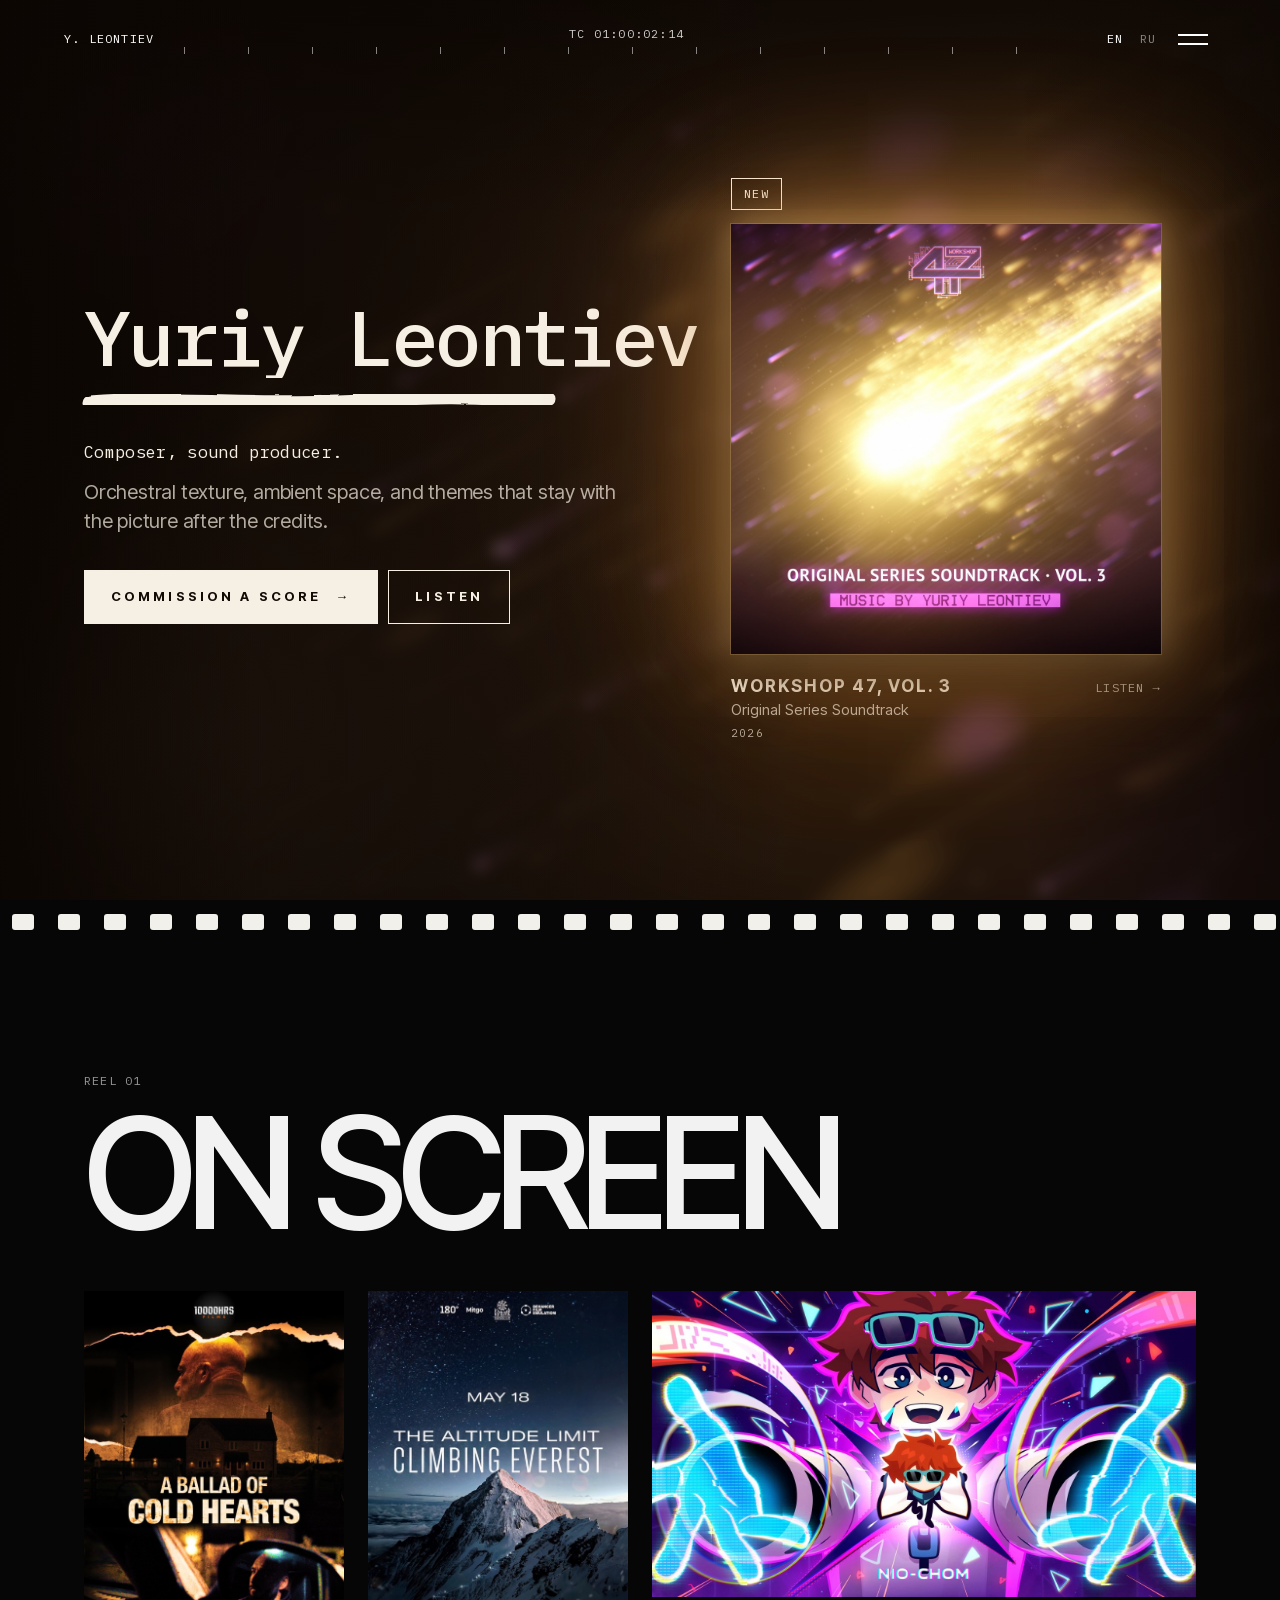
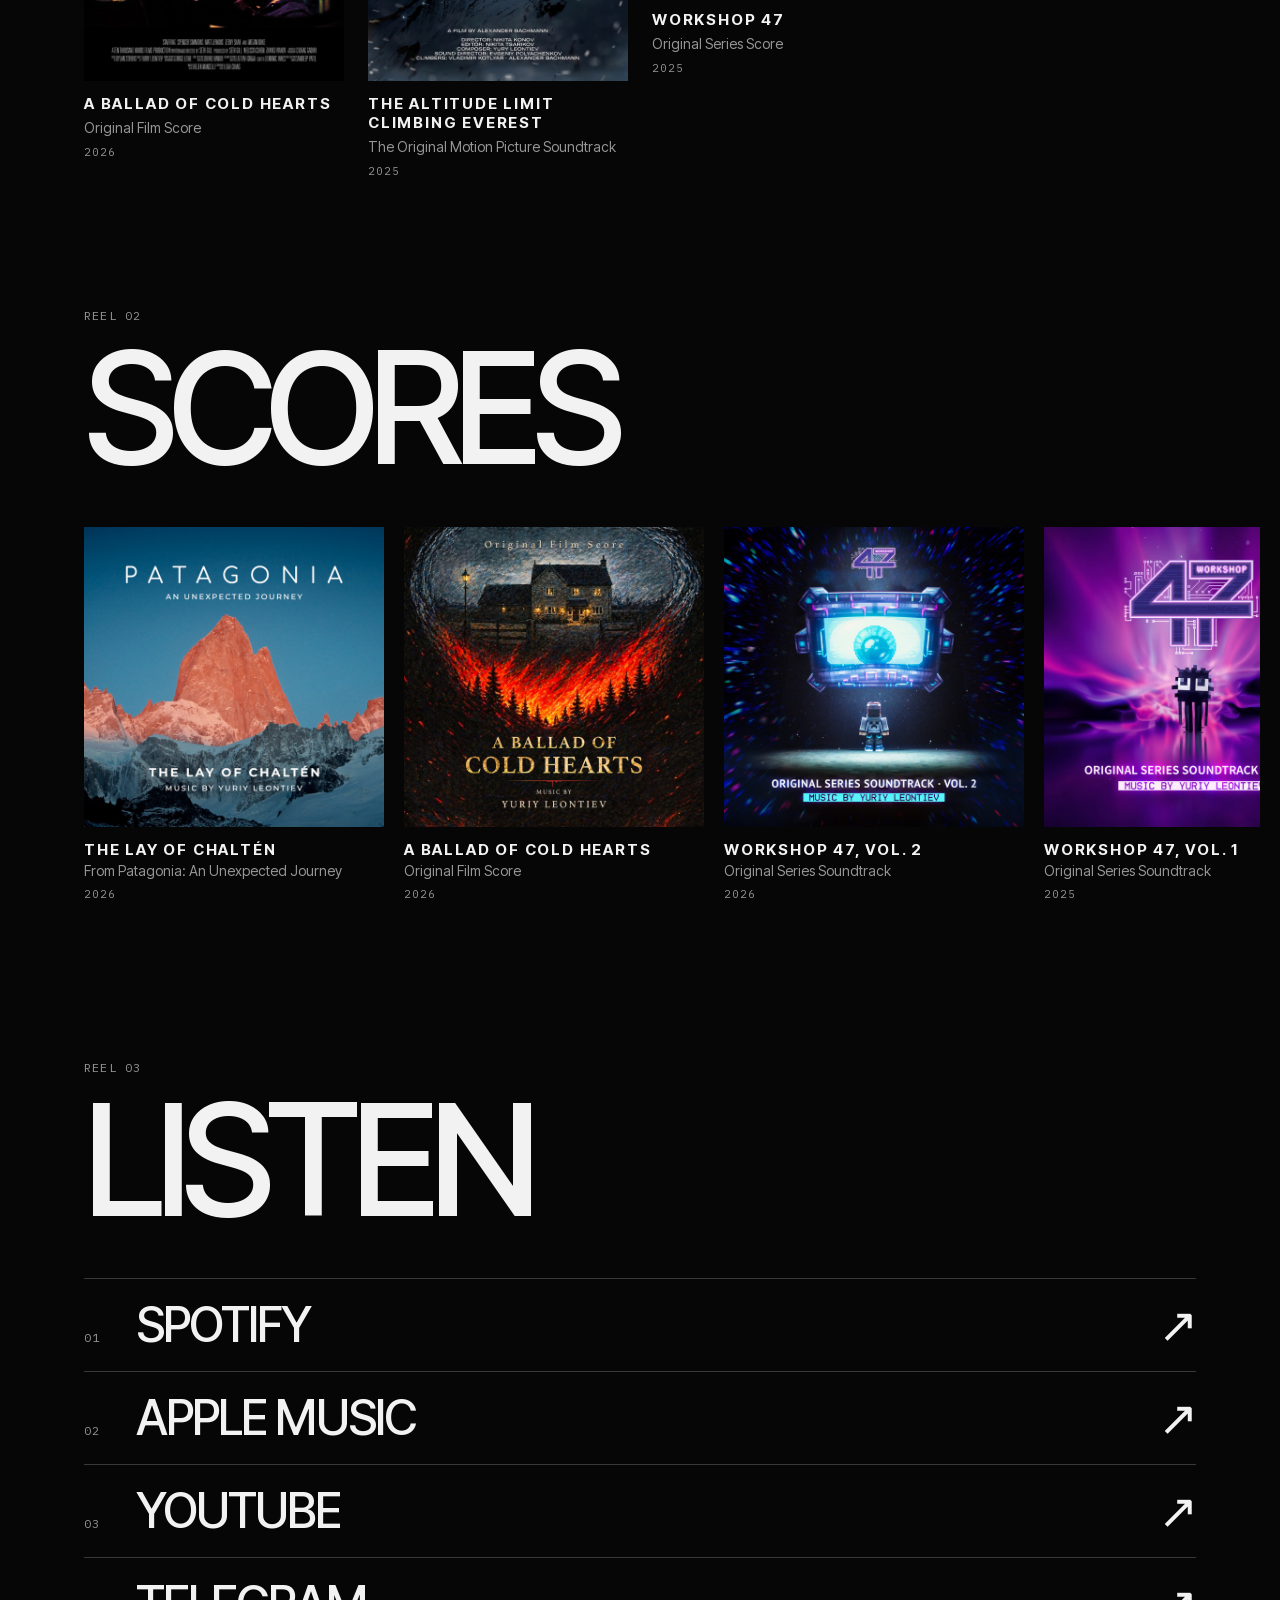
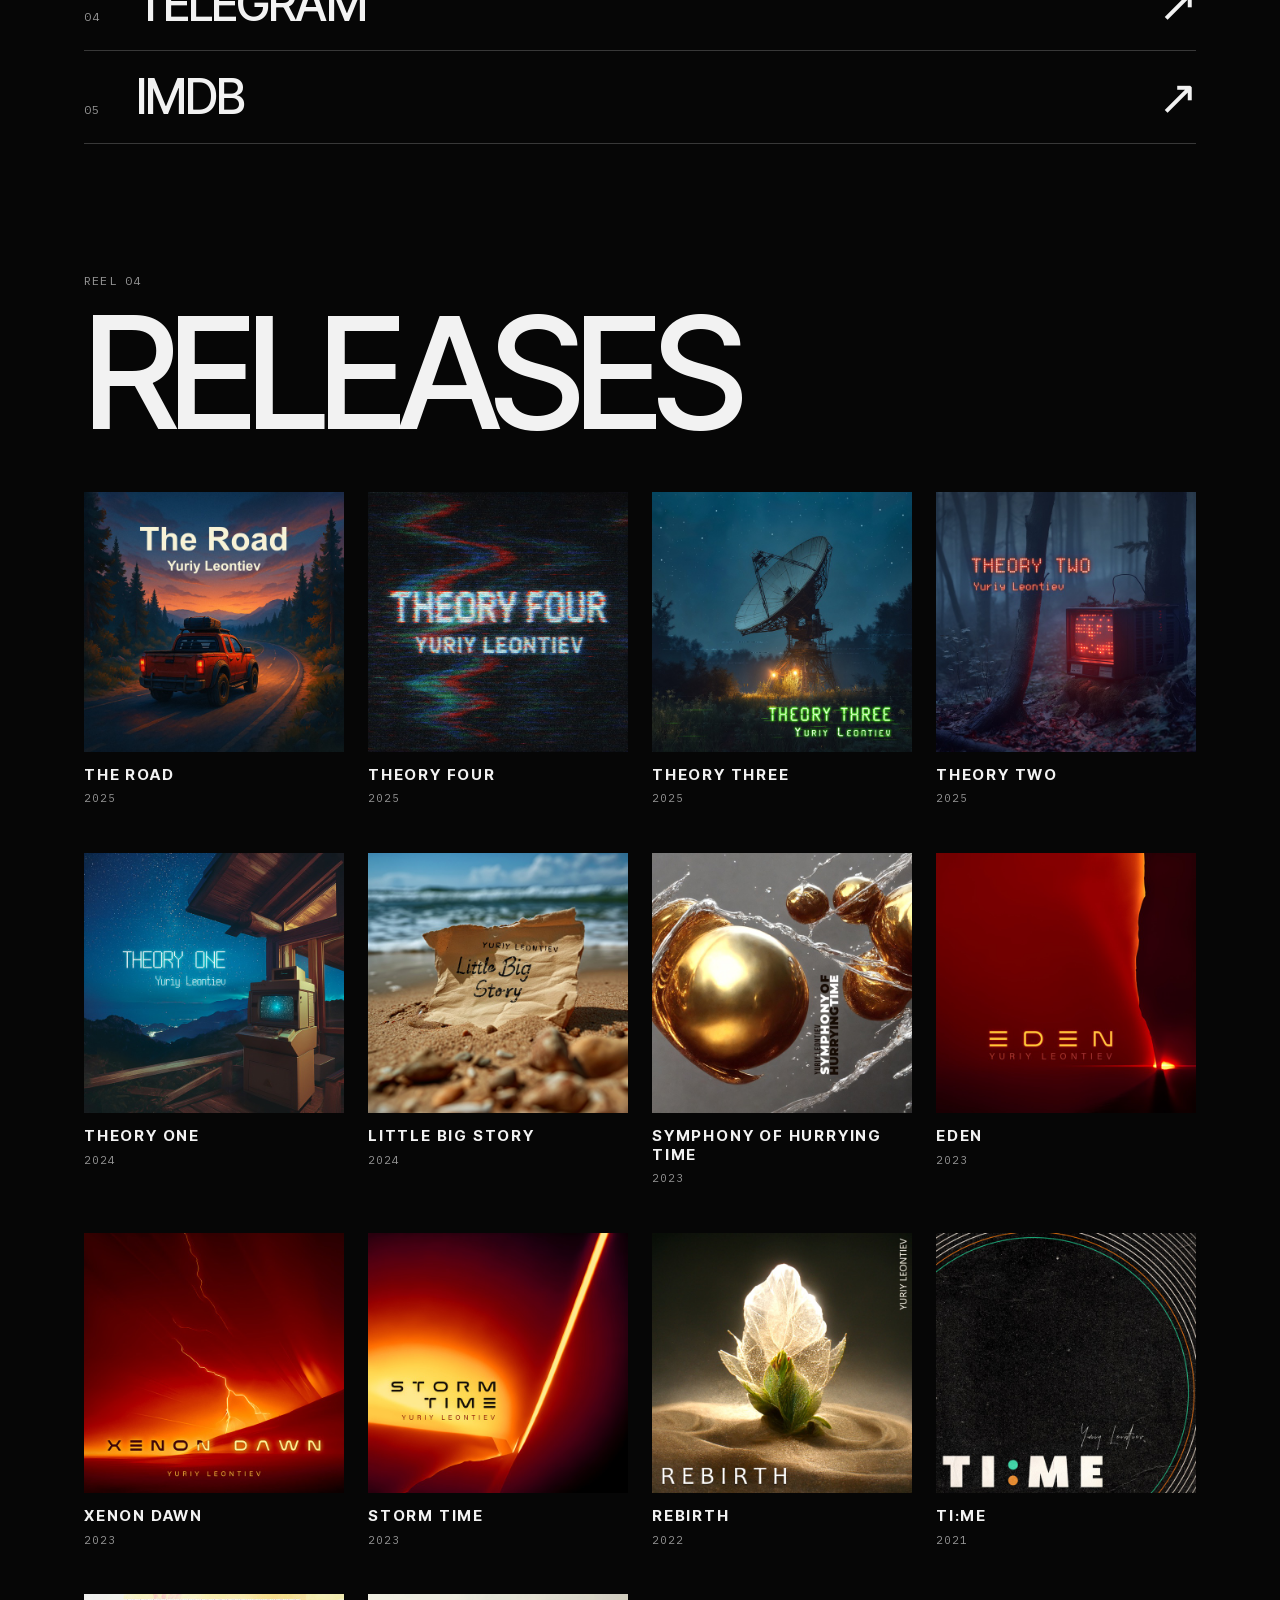
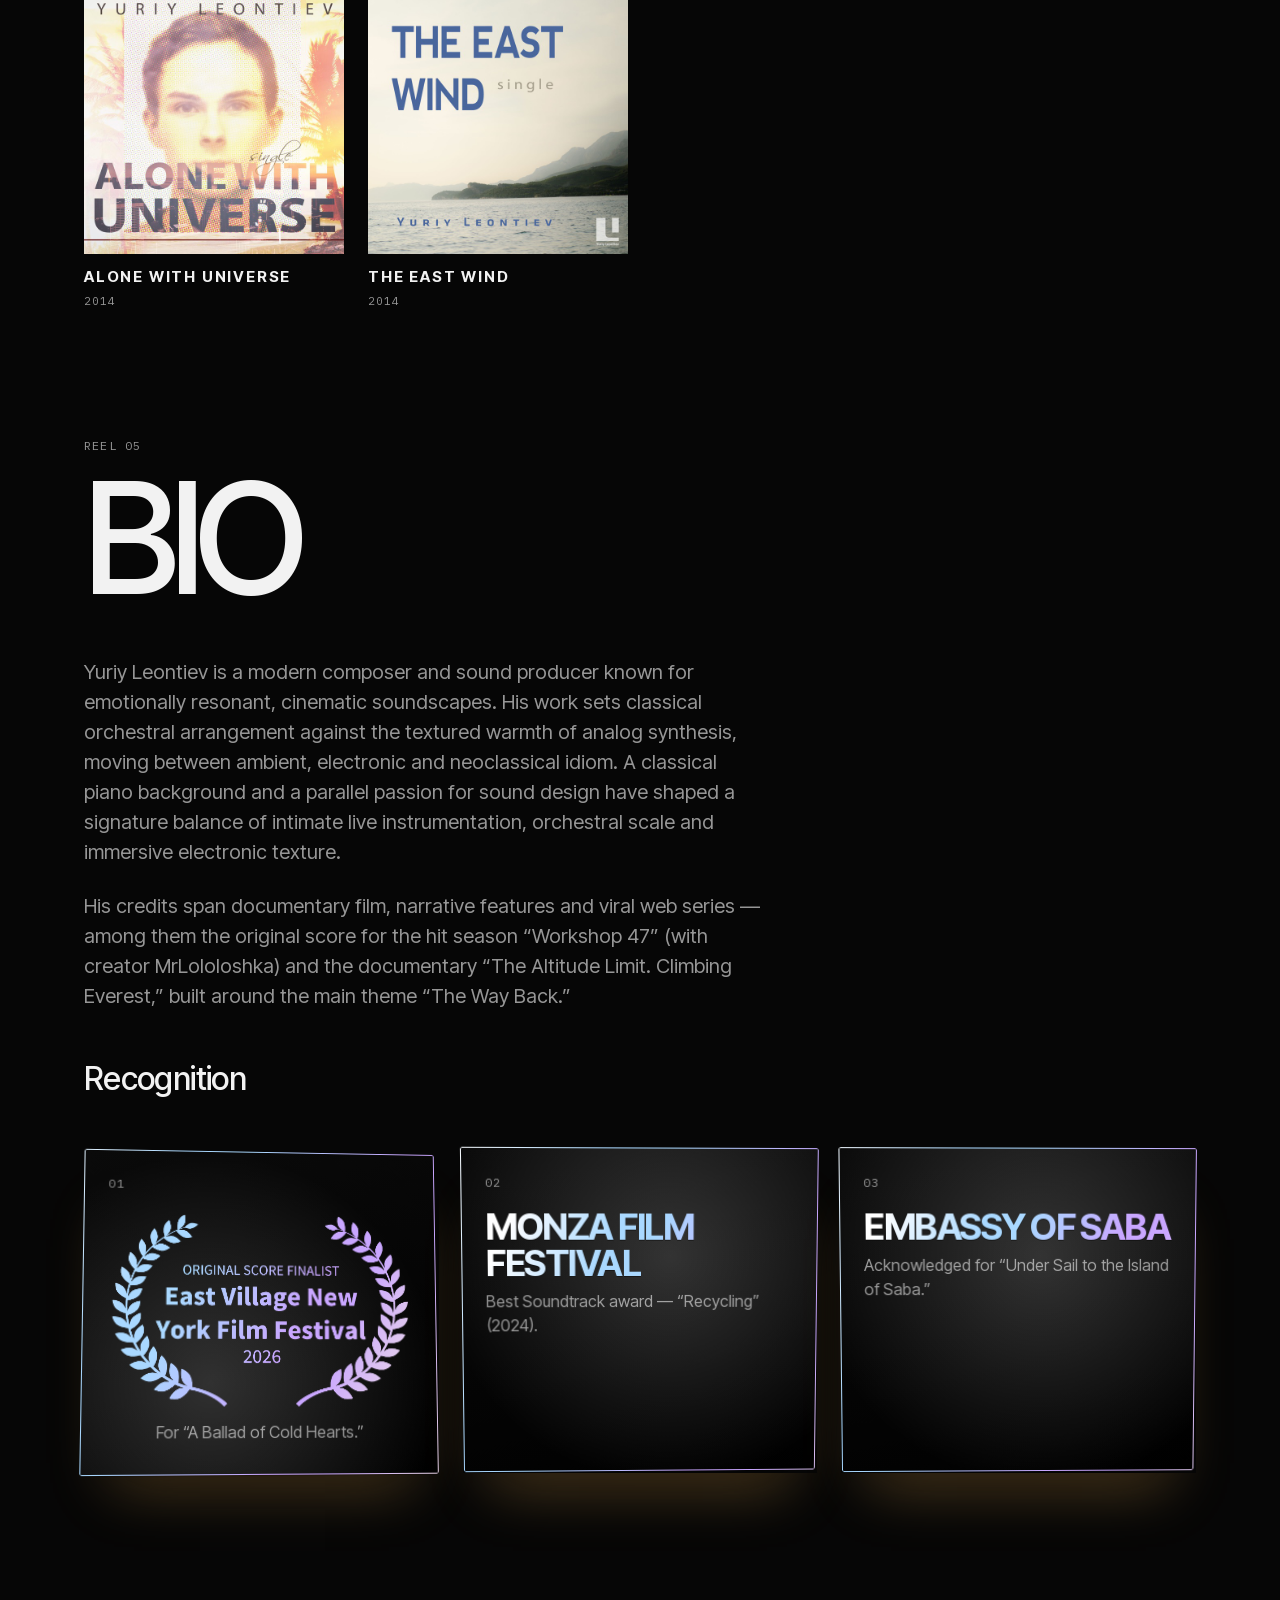
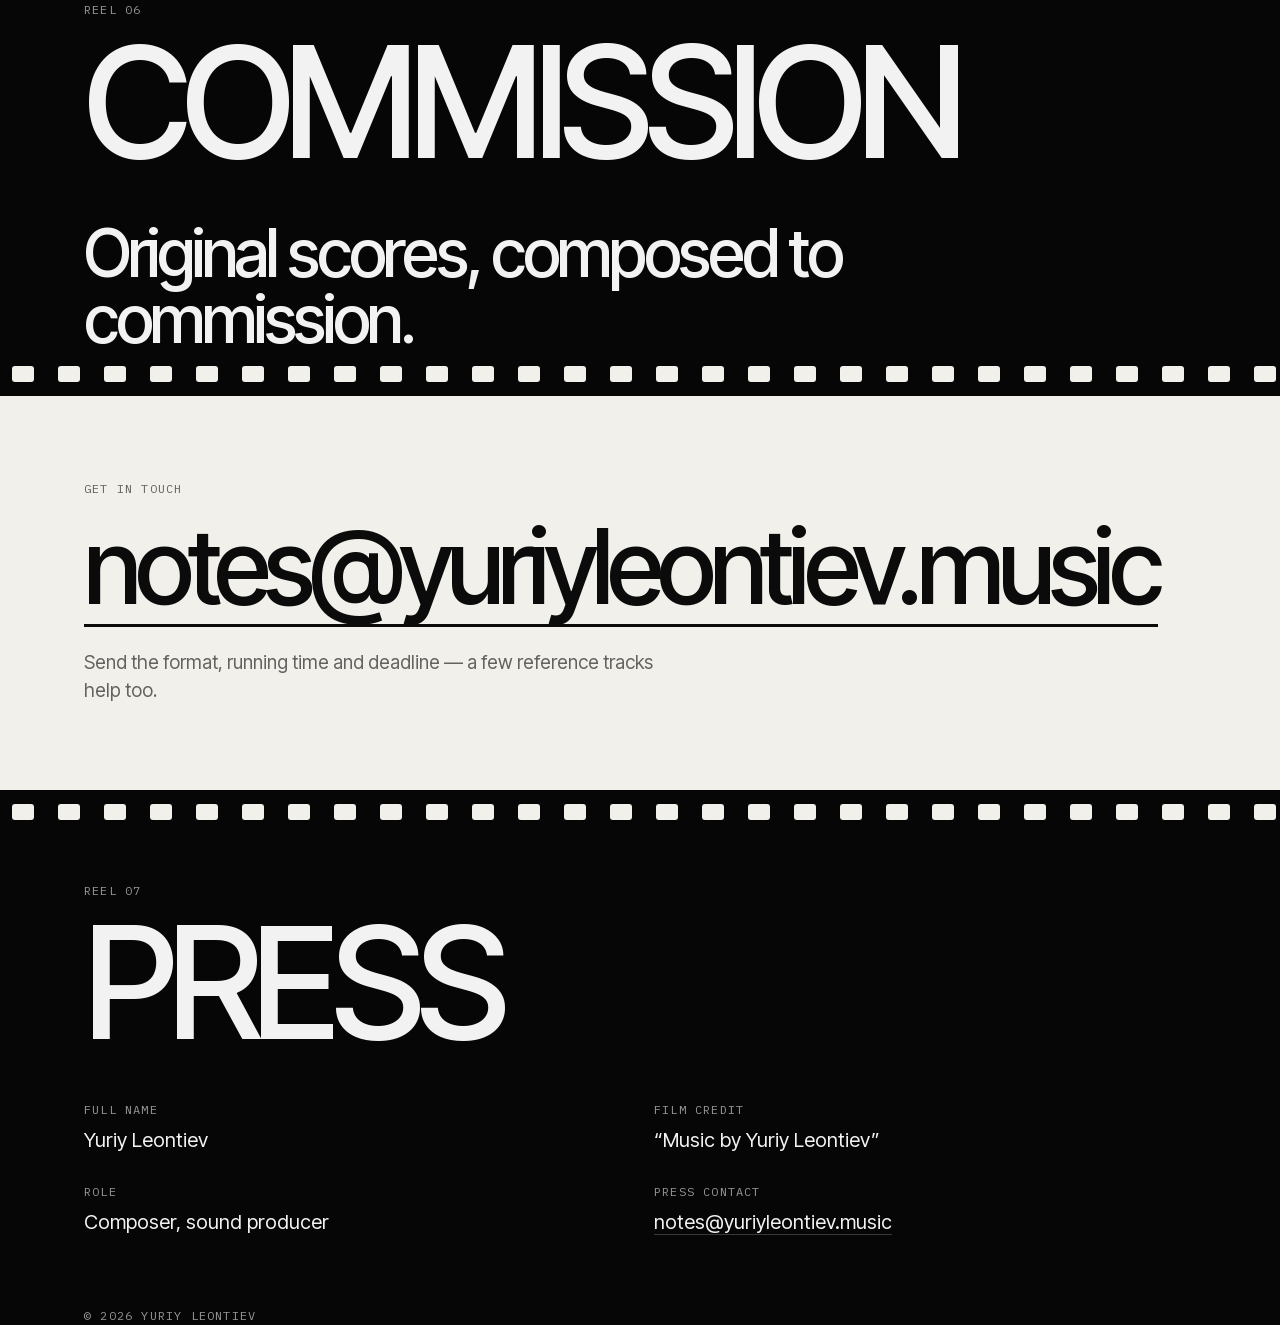
==== index.html @ 33bbd381 "Hero: Vol. 3 on Spotify and YouTube Music too Co-Authored-By: Claude Opus 5.5 <noreply@anthropic.com" ====
<!doctype html>
<html lang="en">
<head>
<meta charset="utf-8">
<meta name="viewport" content="width=device-width, initial-scale=1, viewport-fit=cover">
<title>Yuriy Leontiev — Composer for Film</title>
<meta name="description" content="Yuriy Leontiev is a composer writing original cinematic and ambient music for film, on commission.">
<meta property="og:title" content="Yuriy Leontiev — Composer for Film">
<meta property="og:description" content="Original cinematic and ambient music for film, on commission.">
<meta property="og:type" content="website">
<meta name="theme-color" content="#f2f0ea">
<link rel="preload" href="fonts/inter-tight-300-800-latin.woff2" as="font" type="font/woff2" crossorigin>
<link rel="preload" href="fonts/ibm-plex-mono-500-latin.woff2" as="font" type="font/woff2" crossorigin>
<link rel="stylesheet" href="fonts.css">
<style>
  :root {
    --paper: #f2f0ea;
    --black: #060606;
    --ink: #0b0b0b;
    --ink-2: rgba(11, 11, 11, .62);
    --white: rgba(255, 255, 255, .95);
    --dim: rgba(255, 255, 255, .58);
    --hair: rgba(255, 255, 255, .2);
    --sans: "Inter Tight", "Helvetica Neue", Arial, sans-serif;
    --mono: "IBM Plex Mono", ui-monospace, "SF Mono", Menlo, monospace;
    --pad: clamp(20px, 5vw, 64px);
    --max: 1240px;
  }
  @property --px { syntax: '<percentage>'; inherits: true; initial-value: 30%; }
  @property --py { syntax: '<percentage>'; inherits: true; initial-value: 20%; }
  @property --rx { syntax: '<angle>'; inherits: true; initial-value: 0deg; }
  @property --ry { syntax: '<angle>'; inherits: true; initial-value: 0deg; }
  /* --gx/--gy — блик от «лампы в комнате»: зеркально противоположен курсору, а не сидит на нём (см. .card-face::after) */
  @property --gx { syntax: '<percentage>'; inherits: true; initial-value: 30%; }
  @property --gy { syntax: '<percentage>'; inherits: true; initial-value: 20%; }
  * { box-sizing: border-box; margin: 0; padding: 0; }
  html { color-scheme: dark; -webkit-text-size-adjust: 100%; }
  body { background: var(--black); color: var(--white); font-family: var(--sans); font-size: 17px; line-height: 1.5; -webkit-font-smoothing: antialiased; overflow-x: hidden; }
  a { color: inherit; text-decoration: none; -webkit-tap-highlight-color: transparent; }
  button { font: inherit; color: inherit; background: none; border: 0; cursor: pointer; }
  .wrap { max-width: var(--max); margin: 0 auto; padding: 0 var(--pad); }
  .mono { font-family: var(--mono); font-size: 12px; letter-spacing: .1em; text-transform: uppercase; }
  [hidden] { display: none !important; }

  /* ---------- fixed bar: светлый текст; на чёрных секциях — ещё и подложка ---------- */
  .bar { position: fixed; z-index: 40; top: 0; left: 0; right: 0; display: flex; justify-content: space-between; align-items: center; gap: 28px; padding: max(16px, env(safe-area-inset-top)) var(--pad) 0; color: #fff; pointer-events: none; transition: color .25s, background .3s; }
  .bar.dark { color: #fff; background: rgba(6, 6, 6, .82); -webkit-backdrop-filter: blur(10px); backdrop-filter: blur(10px); }
  .bar > * { pointer-events: auto; }
  .bar .brand { flex: none; font-family: var(--mono); font-size: 12px; letter-spacing: .1em; text-transform: uppercase; }
  .bar .tc-wrap { display: none; }
  .bar .tc { flex: none; font-family: var(--mono); font-size: 12px; letter-spacing: .1em; opacity: .8; white-space: nowrap; }
  /* линейка — отдельной полосой ПОД счётчиком, не под текстом: не наезжает, шва тоже нет — полоса одна на всю ширину.
     Деления — настоящие DOM-элементы, а не анимированный repeating-gradient: у градиента с жёсткими границами
     браузер иногда чуть пересчитывает субпиксельное положение тайлов при пересечении границы паттерна (дрожание
     соседней чёрточки в момент появления новой). transform на статичных элементах этого не делает. */
  .ruler { position: relative; width: 100%; height: 7px; overflow: hidden; pointer-events: none; opacity: .5; }
  .ruler-ticks { position: absolute; top: 0; bottom: 0; left: 0; will-change: transform; }
  .ruler-ticks i { position: absolute; top: 0; bottom: 0; width: 1px; background: currentColor; }
  .bar .right { flex: none; display: flex; align-items: center; gap: 6px; }
  .lang { display: flex; }
  .lang button { padding: 10px 8px; font-family: var(--mono); font-size: 12px; letter-spacing: .1em; opacity: .5; }
  .lang button[aria-pressed="true"] { opacity: 1; }
  .burger { width: 46px; height: 46px; display: grid; place-content: center; gap: 7px; }
  .burger i { display: block; width: 30px; height: 2px; background: currentColor; }
  @media (min-width: 720px) { .bar .tc-wrap { display: flex; flex-direction: column; align-items: center; gap: 4px; flex: 1 1 auto; min-width: 0; } }

  /* ---------- menu: узкая панель у правого края, а не во весь экран ---------- */
  #page { transition: filter .45s ease; }
  body.menu-open #page { filter: blur(10px) brightness(.7); pointer-events: none; }
  /* скрим — прозрачный слой поверх размытой части: клик по нему закрывает меню */
  .scrim { position: fixed; inset: 0; z-index: 55; background: transparent; border: 0; padding: 0; opacity: 0; pointer-events: none; }
  body.menu-open .scrim { pointer-events: auto; }
  .menu {
    position: fixed; top: 0; right: 0; bottom: 0; z-index: 60;
    width: clamp(320px, 34vw, 480px);
    background: var(--black); padding: max(16px, env(safe-area-inset-top)) clamp(24px, 3vw, 40px) 40px;
    display: flex; flex-direction: column;
    transform: translateX(100%); pointer-events: none;
    transition: transform .45s cubic-bezier(.22,.8,.24,1), box-shadow .45s ease;
    box-shadow: -40px 0 80px -30px rgba(0,0,0,0); /* в закрытом виде тени нет — иначе её размытие видно у правого края даже когда меню задвинуто */
    overflow-y: auto; -webkit-overflow-scrolling: touch;
  }
  .menu.open { transform: translateX(0); pointer-events: auto; box-shadow: -40px 0 80px -30px rgba(0,0,0,.6); }
  .menu .top { display: flex; justify-content: flex-end; align-items: center; }
  .menu nav { margin: auto 0; display: grid; gap: 2px; }
  .menu nav a {
    font-size: clamp(26px, 4.6vw, 42px); font-weight: 500; letter-spacing: -.03em; line-height: 1.15;
    text-transform: uppercase; padding: 6px 0 6px 0; transition: opacity .2s, padding .3s cubic-bezier(.2,.7,.2,1);
    opacity: 0;
  }
  /* строки появляются по очереди, только пока панель открыта — только opacity, чтобы не конфликтовать с hover ниже */
  .menu.open nav a { animation: menu-row .5s cubic-bezier(.22,.8,.24,1) forwards; }
  .menu.open nav a:nth-of-type(1) { animation-delay: .08s; }
  .menu.open nav a:nth-of-type(2) { animation-delay: .13s; }
  .menu.open nav a:nth-of-type(3) { animation-delay: .18s; }
  .menu.open nav a:nth-of-type(4) { animation-delay: .23s; }
  .menu.open nav a:nth-of-type(5) { animation-delay: .28s; }
  .menu.open nav a:nth-of-type(6) { animation-delay: .33s; }
  .menu.open nav a:nth-of-type(7) { animation-delay: .38s; }
  @keyframes menu-row { to { opacity: 1; } }
  /* тот же приём, что и в «Слушать» — сдвиг padding-left, а не transform */
  .menu nav a:hover { padding-left: 16px; }
  .menu .x { font-size: 40px; line-height: 1; width: 46px; height: 46px; }
  .menu .foot { color: var(--dim); }

  /* ---------- hero: тёмный янтарь и живые искры (sparks.js), светлые чернила ---------- */
  /* --paper/--ink переопределены только внутри hero — кнопки, подчёркивание, курсор и рамки светлеют сами */
  .hero { --paper: #120a05; --ink: #f6efe3; --ink-2: rgba(246, 239, 227, .7);
    position: relative; isolation: isolate; overflow: hidden; background: var(--paper); color: var(--ink); min-height: 100svh; display: flex; align-items: center; padding: 110px 0 90px; }
  /* фон в расфокусе, как в рилсе: фокус на обложке. scale прячет тёмную кромку размытия за краем */
  .sparks { position: absolute; inset: 0; z-index: 0; width: 100%; height: 100%; display: block; filter: blur(7px) brightness(1.15) saturate(1.05); transform: scale(1.04); }
  /* туман: тёплая дымка поверх искр — гасит яркие штрихи и чуть поднимает чёрный, фон уходит вглубь.
     Первые три слоя — виньетка с трёх сторон (сверху, слева, справа): у краёв искры тусклее; низ открыт к плёнке */
  .hero::before { content: ""; position: absolute; inset: 0; z-index: 1; pointer-events: none;
    background:
      linear-gradient(180deg, rgba(14, 8, 4, .85) 0%, rgba(14, 8, 4, 0) clamp(140px, 24%, 260px)),
      linear-gradient(90deg, rgba(14, 8, 4, .8) 0%, rgba(14, 8, 4, 0) clamp(60px, 20%, 300px)),
      linear-gradient(270deg, rgba(14, 8, 4, .8) 0%, rgba(14, 8, 4, 0) clamp(60px, 20%, 300px)),
      radial-gradient(ellipse 65% 55% at 72% 38%, rgba(78, 58, 48, .34), rgba(78, 58, 48, 0) 70%),
      radial-gradient(ellipse 70% 60% at 18% 82%, rgba(64, 48, 42, .3), rgba(64, 48, 42, 0) 70%),
      rgba(30, 20, 14, .42); }
  /* затемнение под текстом, чтобы искры его не перебивали */
  .hero::after { content: ""; position: absolute; inset: 0; z-index: 1; pointer-events: none;
    background: linear-gradient(180deg, rgba(10, 5, 2, .62) 0%, rgba(10, 5, 2, .3) 48%, rgba(10, 5, 2, 0) 62%); }
  @media (min-width: 900px) { .hero::after { background: linear-gradient(90deg, rgba(10, 5, 2, .7) 0%, rgba(10, 5, 2, .35) 42%, rgba(10, 5, 2, 0) 62%); } }
  .hero .wrap { position: relative; z-index: 2; width: 100%; display: grid; gap: 44px; align-items: center; }
  h1 { font-family: var(--mono); font-weight: 500; font-size: clamp(30px, 8.4vw, 78px); letter-spacing: -.04em; line-height: 1.05; white-space: nowrap; overflow: hidden; width: 0; border-right: .09em solid var(--ink); animation: typing 1.3s steps(14, end) .35s forwards, caret .8s step-end infinite; }
  @keyframes typing { to { width: 14.4ch; } }
  @keyframes caret { 50% { border-color: transparent; } }
  .stroke { display: block; width: min(100%, 470px); height: 26px; margin-top: 10px; overflow: visible; }
  .stroke path { fill: none; stroke: var(--ink); stroke-width: 15; stroke-linecap: round; stroke-dasharray: 520; stroke-dashoffset: 520; animation: draw .9s cubic-bezier(.3,.6,.2,1) 1.5s forwards; }
  @keyframes draw { to { stroke-dashoffset: 0; } }
  .role { margin-top: 26px; font-family: var(--mono); font-size: clamp(14px, 1.7vw, 17px); letter-spacing: .02em; }
  .lead { margin-top: 12px; max-width: 30em; color: var(--ink-2); font-size: clamp(17px, 2vw, 20px); line-height: 1.45; letter-spacing: -.01em; }
  .cta { margin-top: 34px; display: flex; flex-wrap: wrap; gap: 10px; }
  .btn { display: inline-flex; align-items: center; gap: 14px; min-height: 54px; padding: 0 26px; border: 1px solid currentColor; font-size: 13px; font-weight: 700; letter-spacing: .24em; text-transform: uppercase; transition: background .2s, color .2s, transform .25s; }
  .btn.solid { background: var(--ink); color: var(--paper); border-color: var(--ink); }
  .btn:hover { transform: translateY(-2px); }
  .hero .btn:not(.solid):hover { background: var(--ink); color: var(--paper); }
  .rise { opacity: 0; animation: rise .9s cubic-bezier(.2,.7,.2,1) forwards; }
  .r1 { animation-delay: 1.5s; } .r2 { animation-delay: 1.75s; } .r3 { animation-delay: 2s; }
  @keyframes rise { from { opacity: 0; transform: translateY(14px); } to { opacity: 1; transform: none; } }

  /* обложка релиза: ровно, со статичным тёплым свечением, как в рилсе */
  .pin { width: min(86%, 460px); margin: 0 auto; }
  .new-tag { display: inline-block; margin-bottom: 14px; border: 1px solid var(--ink); padding: 6px 12px; }
  .feat { display: block; width: 100%; aspect-ratio: 1; padding: 0; background: #1a0f07; animation: pinIn 1s cubic-bezier(.2,.7,.2,1) .9s both;
    box-shadow: 0 0 0 1px rgba(255, 214, 150, .18), 0 18px 50px rgba(0, 0, 0, .55), 0 0 32px rgba(255, 205, 130, .5), 0 0 90px rgba(255, 176, 80, .5), 0 0 180px rgba(255, 150, 60, .32); }
  .feat img { display: block; width: 100%; height: 100%; object-fit: cover; }
  .pin-cap { margin-top: 22px; width: 100%; display: flex; justify-content: space-between; align-items: baseline; gap: 14px; text-align: left; }
  .pc-t { min-width: 0; }
  .pc-t b { display: block; font-size: 17px; font-weight: 700; letter-spacing: .12em; text-transform: uppercase; line-height: 1.25; }
  .pc-t .s { display: block; margin-top: 3px; font-size: 15px; color: var(--ink-2); line-height: 1.3; }
  .pc-t .y { display: block; margin-top: 6px; color: var(--ink-2); font-family: var(--mono); font-size: 11px; letter-spacing: .1em; }
  .pin-cap .mono { color: var(--ink-2); white-space: nowrap; }
  button.pin-cap:hover .mono { color: var(--ink); }
  .cd { margin-top: 22px; display: flex; justify-content: space-between; align-items: flex-start; animation: pinIn 1s cubic-bezier(.2,.7,.2,1) 1.3s both; }
  .cd-u { flex: 1 1 0; display: flex; flex-direction: column; align-items: center; gap: 8px; min-width: 0; }
  .cd-n { display: block; font-family: var(--mono); font-weight: 500; font-size: clamp(30px, 9vw, 50px); line-height: 1; letter-spacing: -.02em; font-variant-numeric: tabular-nums; color: #fff4e2;
    text-shadow: 0 0 12px rgba(255, 205, 130, .55), 0 0 34px rgba(255, 160, 70, .4); }
  .cd-n.tick { animation: cdTick .5s cubic-bezier(.2,.7,.2,1); }
  .cd-l { color: var(--ink-2); font-size: 10px; letter-spacing: .14em; white-space: nowrap; }
  .cd-sep { font-style: normal; font-family: var(--mono); font-size: clamp(22px, 6vw, 34px); line-height: clamp(30px, 9vw, 50px); color: rgba(255, 205, 130, .45); animation: cdBlink 2s steps(1, end) infinite; }
  @keyframes cdTick { from { opacity: .25; translate: 0 -.18em; } to { opacity: 1; translate: 0 0; } }
  @keyframes cdBlink { 50% { opacity: .2; } }
  @keyframes pinIn { from { opacity: 0; translate: 0 26px; } to { opacity: 1; translate: 0 0; } }
  @media (hover: hover) { button.feat { transition: transform .5s cubic-bezier(.2,.7,.2,1); } button.feat:hover { transform: translateY(-6px); } }
  @media (min-width: 900px) { .hero .wrap { grid-template-columns: minmax(0, 1.05fr) minmax(0, .95fr); gap: 60px; } }

  /* ---------- film perforation seam ---------- */
  .perf { height: 44px; background: var(--paper);
    background-image: url("data:image/svg+xml;utf8,<svg xmlns='http://www.w3.org/2000/svg' width='46' height='44'><rect width='46' height='44' fill='%23060606'/><rect x='12' y='14' width='22' height='16' rx='3' fill='%23f2f0ea'/></svg>");
    background-size: 46px 44px; background-repeat: repeat-x; }

  /* ---------- black sections ---------- */
  section.reel { padding-top: clamp(64px, 10vw, 130px); scroll-margin-top: 80px; }
  #films-head, #scores-head, #listen-head, #releases-head, #about-head, #commission-head, #press-head { scroll-margin-top: 78px; }
  .reel-head { margin-bottom: clamp(26px, 5vw, 50px); }
  .reel-head .mono { color: var(--dim); display: block; margin-bottom: 14px; }
  h2 { font-family: var(--sans); font-weight: 500; font-size: clamp(54px, 13vw, 156px); line-height: .88; letter-spacing: -.06em; text-transform: uppercase; }
  .rn { font-weight: inherit; }
  .rule { height: 1px; background: var(--hair); margin: 0; border: 0; }

  /* posters */
  .posters { display: grid; grid-template-columns: repeat(2, 1fr); gap: 34px 18px; }
  @media (min-width: 720px) { .posters { grid-template-columns: repeat(4, 1fr); gap: 46px 24px; } }
  .poster { display: flex; flex-direction: column; align-self: start; }
  .poster .img { display: block; aspect-ratio: 2 / 3; background: #111; overflow: hidden; }
  .poster .img img { display: block; width: 100%; height: 100%; object-fit: cover; transition: transform .7s cubic-bezier(.2,.7,.2,1); }
  @media (hover: hover) { a.poster:hover .img img { transform: scale(1.05); } }
  .poster .t { display: block; margin-top: 14px; font-size: 15px; font-weight: 700; letter-spacing: .12em; text-transform: uppercase; line-height: 1.25; }
  .poster .s { display: block; margin-top: 3px; font-size: 14px; color: var(--dim); }
  .poster .y { display: block; margin-top: 6px; color: var(--dim); font-family: var(--mono); font-size: 11px; letter-spacing: .1em; }
  .poster .img.contain { background: #141414; display: flex; align-items: center; justify-content: center; }
  .poster .img.contain img { width: 72%; height: 72%; object-fit: contain; }
  /* горизонтальная обложка вместо портретной — под пропорции реального кадра, и в две колонки, чтобы смотрелась крупно */
  .poster.wide { grid-column: span 2; }
  .poster .img.land { aspect-ratio: 16 / 9; }

  /* (old) */
  .latest { display: grid; gap: 30px; align-items: end; }
  .latest .art { position: relative; width: min(100%, 520px); aspect-ratio: 1; background: #111; overflow: hidden; }
  .latest .art img { display: block; width: 100%; height: 100%; object-fit: cover; transition: transform .8s cubic-bezier(.2,.7,.2,1); }
  @media (hover: hover) { .latest .art:hover img { transform: scale(1.04); } }
  .latest h3 { font-family: var(--sans); font-weight: 500; font-size: clamp(34px, 6.4vw, 78px); line-height: .96; letter-spacing: -.05em; text-transform: uppercase; }
  .latest .meta { margin-top: 14px; color: var(--dim); }
  .latest .btn { margin-top: 28px; }
  .btn.line { border-color: var(--white); }
  .btn.line:hover { background: var(--white); color: var(--black); }
  @media (min-width: 900px) { .latest { grid-template-columns: 520px 1fr; gap: 80px; } }

  /* covers */
  .row-scroll { display: flex; align-items: flex-start; gap: 20px; overflow-x: auto; scroll-snap-type: x mandatory; scroll-padding-inline: var(--pad); padding: 0 var(--pad) 10px; margin: 0 calc(var(--pad) * -1); scrollbar-width: none; }
  .row-scroll::-webkit-scrollbar { display: none; }
  .row-scroll .cover { flex: 0 0 min(68vw, 300px); scroll-snap-align: start; }
  .grid { display: grid; grid-template-columns: repeat(2, 1fr); gap: 34px 18px; }
  @media (min-width: 720px) { .grid { grid-template-columns: repeat(4, 1fr); gap: 46px 24px; } }
  .cover { display: flex; flex-direction: column; justify-content: flex-start; align-self: start; text-align: left; }
  .cover .img { position: relative; display: block; aspect-ratio: 1; background: #111; overflow: hidden; }
  .cover .img img { display: block; width: 100%; height: 100%; object-fit: cover; transition: transform .7s cubic-bezier(.2,.7,.2,1), filter .4s; }
  @media (hover: hover) { .cover:hover .img img { transform: scale(1.06); } }
  .cover .t { display: block; margin-top: 14px; font-size: 15px; font-weight: 700; letter-spacing: .12em; text-transform: uppercase; line-height: 1.25; }
  .cover .s { display: block; margin-top: 3px; font-size: 14px; color: var(--dim); line-height: 1.3; }
  .cover .y { display: block; margin-top: 6px; color: var(--dim); font-family: var(--mono); font-size: 11px; letter-spacing: .1em; }

  /* listen */
  .rows { list-style: none; border-top: 1px solid var(--hair); }
  .rows li { border-bottom: 1px solid var(--hair); }
  .row { display: grid; grid-template-columns: 52px 1fr auto; align-items: baseline; padding: 22px 0; font-size: clamp(24px, 5vw, 48px); font-weight: 500; letter-spacing: -.04em; line-height: 1; text-transform: uppercase; transition: padding .3s cubic-bezier(.2,.7,.2,1); }
  .row .n { font-family: var(--mono); font-size: 12px; letter-spacing: .1em; color: var(--dim); font-weight: 400; }
  .row .note2 { font-family: var(--mono); font-size: 12px; letter-spacing: .08em; color: var(--dim); font-weight: 400; margin-left: 14px; }
  .row .arr { font-weight: 300; transition: transform .3s; }
  @media (hover: hover) { .row:hover { padding-left: 16px; } .row:hover .arr { transform: translate(5px, -5px); } }

  /* commission */
  .statement { font-weight: 500; font-size: clamp(30px, 5.4vw, 66px); line-height: 1; letter-spacing: -.05em; max-width: 15em; }
  .body { margin-top: 24px; max-width: 34em; color: var(--dim); font-size: clamp(17px, 2vw, 20px); line-height: 1.5; }
  .recognition-kicker { font-family: var(--sans); font-weight: 500; font-size: clamp(22px, 3.2vw, 32px); letter-spacing: -.02em; text-transform: none; color: var(--white); }
  .cards { display: grid; gap: 18px; margin-top: 46px; }
  :root { --foil: linear-gradient(115deg, #d4af37 0%, #d4af37 8%, #fff6d8 15%, #fff6d8 19%, #ffffff 29%, #ffffff 33%, #a9d8ff 43%, #a9d8ff 47%, #c9a6ff 57%, #c9a6ff 61%, #fff6d8 73%, #fff6d8 77%, #d4af37 89%, #d4af37 100%); }
  /* .card — статичный внешний контейнер: только позиция и тёплое свечение, не наклоняется */
  .card { position: relative; --px: 30%; --py: 20%; --rx: 0deg; --ry: 0deg; --gx: 30%; --gy: 20%; }
  /* .card-face — сама «фольгированная» поверхность: она и наклоняется, и переливается */
  .card .mono { color: var(--dim); padding-top: 8px; }
  .card b, .card .laurel {
    background: var(--foil);
    background-size: 320% 320%;
    background-position: var(--px) var(--py);
  }
  .card b {
    display: block; font-size: clamp(24px, 3.6vw, 36px); font-weight: 700; letter-spacing: -.04em; text-transform: uppercase; line-height: 1;
    -webkit-background-clip: text; background-clip: text; color: transparent;
    filter: drop-shadow(0 1px 0 rgba(0,0,0,.4));
  }
  .card .laurel {
    display: block; width: 100%; max-width: 320px; aspect-ratio: 592 / 390; margin: 0 auto;
    -webkit-mask-image: url(badges/east-village-nyff.png); -webkit-mask-size: contain; -webkit-mask-repeat: no-repeat; -webkit-mask-position: center;
    mask-image: url(badges/east-village-nyff.png); mask-size: contain; mask-repeat: no-repeat; mask-position: center;
    filter: drop-shadow(0 2px 6px rgba(0,0,0,.5));
  }
  .card span.d { display: block; margin-top: 8px; color: var(--dim); font-size: 16px; }
  .card b, .card .laurel, .card span.d, .card .mono { position: relative; z-index: 1; }
  .card { border-bottom: 1px solid rgba(212,175,55,.4); }
  .card-face { padding: 22px 4px; grid-template-columns: 52px 1fr; display: grid; }
  /* на узком экране карточка с лавром — не строка «номер + текст», а сам лавр во всю ширину;
     иначе margin:auto центрирует его только внутри правой колонки грида, а не всей карточки.
     Только для мобильной раскладки — на десктопе своя сетка ниже, её не трогаем. */
  @media (max-width: 899px) {
    /* «01» остаётся слева, как «02»/«03» — расширяем на всю ширину только строку с самим лавром */
    .laurel-card .card-face > div { grid-column: 1 / -1; text-align: center; }
  }
  @media (min-width: 900px) {
    .cards { grid-template-columns: repeat(3, 1fr); gap: 24px; }
    .card {
      border-bottom: 0;
      box-shadow: 0 40px 56px -30px rgba(205,150,70,.45); /* тёплое свечение — неподвижно, на внешнем контейнере */
    }
    .card-face {
      position: relative; overflow: hidden; grid-template-columns: 1fr; padding: 26px 24px 30px; height: 100%; min-height: 200px; align-content: start; gap: 16px;
      border-radius: 2px;
      background: linear-gradient(165deg, #0a0a0a, #000);
      transform: perspective(900px) rotateX(var(--rx)) rotateY(var(--ry));
      box-shadow: 0 1px 1px rgba(0,0,0,.3), 0 26px 48px -26px rgba(0,0,0,.6), inset 0 1px 0 rgba(255,255,255,.05);
    }
    .card .mono { padding-top: 0; }
    /* окантовка-фольга — маской, без конфликта clip-областей */
    .card-face::before {
      content: ""; position: absolute; inset: 0; z-index: 2; pointer-events: none; border-radius: inherit; padding: 1px;
      background: var(--foil); background-size: 320% 320%; background-position: var(--px) var(--py);
      -webkit-mask: linear-gradient(#fff 0 0) content-box, linear-gradient(#fff 0 0);
      -webkit-mask-composite: xor; mask-composite: exclude;
    }
    /* блик от фиксированного источника света в комнате — зеркален курсору (--gx/--gy), а не сидит под ним */
    .card-face::after {
      content: ""; position: absolute; inset: 0; z-index: 0; pointer-events: none; border-radius: inherit;
      background: radial-gradient(420px circle at var(--gx) var(--gy), rgba(255,255,255,.18), transparent 55%);
    }
    /* по умолчанию — мгновенно (блик и наклон следуют за курсором без задержки);
       .settle навешивается на время ухода курсора, чтобы всё плавно вернулось в исходное положение */
    .card-face, .card-face::before, .card-face::after, .card b, .card .laurel { transition: none; }
    .card.settle .card-face, .card.settle .card-face::before, .card.settle .card-face::after,
    .card.settle b, .card.settle .laurel {
      /* --gx/--gy отдельно: блик у ::after задан через background (radial-gradient at X Y), а не через
         background-position, поэтому одного background-position в списке транзишенов ему не хватает */
      transition: transform .5s cubic-bezier(.2,.8,.2,1), background-position .5s ease-out, --gx .5s cubic-bezier(.2,.8,.2,1), --gy .5s cubic-bezier(.2,.8,.2,1);
    }
  }
  @media (min-width: 900px) and (hover: hover) and (pointer: fine) {
    .card:hover .card-face { transform: perspective(900px) rotateX(var(--rx)) rotateY(var(--ry)) scale(1.015); }
  }
  /* сенсорные экраны без захвата акселерометра: карточки медленно и вразнобой парят и переливаются сами —
     разные длительности и отрицательные задержки у каждой, чтобы они не двигались в такт друг другу.
     На десктопе (мышь/трекпад) то же самое парение ведётся через JS через requestAnimationFrame —
     не CSS-анимацией, — потому что при возврате курсора нужно точно знать текущую фазу без перезапуска. */
  @media not all and (hover: hover) {
    .card { animation: holo-sweep 19s ease-in-out infinite; }
    .card:nth-of-type(1) { animation-duration: 17.5s; animation-delay: -3s; }
    .card:nth-of-type(2) { animation-duration: 22.5s; animation-delay: -12.5s; }
    .card:nth-of-type(3) { animation-duration: 14.5s; animation-delay: -7s; }
  }
  @keyframes holo-sweep {
    0%   { --px: 25%; --py: 27%; --gx: 75%; --gy: 73%; --rx: -4.5deg; --ry: -5.5deg; }
    25%  { --px: 62%; --py: 20%; --gx: 38%; --gy: 80%; --rx: 5deg;    --ry: 6deg;    }
    50%  { --px: 75%; --py: 67%; --gx: 25%; --gy: 33%; --rx: 3.5deg;  --ry: -6.5deg; }
    75%  { --px: 33%; --py: 67%; --gx: 67%; --gy: 33%; --rx: -5.5deg; --ry: 4deg;    }
    100% { --px: 25%; --py: 27%; --gx: 75%; --gy: 73%; --rx: -4.5deg; --ry: -5.5deg; }
  }
  /* простое лёгкое увеличение при наведении — без спецэффектов */
  .mail {
    display: inline-block; margin-top: 8px; transform-origin: left center;
    font-size: clamp(30px, 8.4vw, 104px); font-weight: 500; letter-spacing: -.06em; line-height: 1;
    border-bottom: 3px solid #fff; padding-bottom: 6px; overflow-wrap: anywhere;
    transition: transform .3s cubic-bezier(.2,.8,.2,1), border-color .3s;
  }
  .mail:hover, .mail:focus-visible { transform: translateY(-6px); }

  /* ---------- final CTA panel, framed by film-perforation seams ---------- */
  .ctabox { background: var(--paper); color: var(--ink); padding: clamp(40px, 7vw, 84px) 0; }
  .ctabox .mono { margin-bottom: 8px; }
  .ctabox .mail { border-bottom-color: var(--ink); }
  .ctabox-line { margin-top: 22px; max-width: 30em; color: var(--ink-2); font-size: clamp(16px, 2vw, 19px); line-height: 1.5; }

  #press { padding-top: 48px; padding-bottom: 70px; }
  .press-rows { display: grid; gap: 28px; margin-top: 40px; max-width: 30em; }
  .press-k { display: block; font-family: var(--mono); font-size: 12px; letter-spacing: .1em; text-transform: uppercase; color: var(--dim); margin-bottom: 6px; }
  .press-v { display: block; font-size: 20px; }
  .press-v a { border-bottom: 1px solid var(--hair); }
  .press-v a:hover { color: #fff; border-color: #fff; }
  @media (min-width: 640px) { .press-rows { grid-template-columns: repeat(2, 1fr); grid-template-rows: repeat(2, auto); grid-auto-flow: column; max-width: none; } }
  footer { display: flex; justify-content: space-between; gap: 16px; padding: 90px 0 max(38px, env(safe-area-inset-bottom)); color: var(--dim); }

  /* ---------- where-to-listen sheet (paper) ---------- */
  .sheet-back { position: fixed; inset: 0; z-index: 70; background: rgba(0,0,0,.72); display: flex; align-items: flex-end; justify-content: center; opacity: 0; pointer-events: none; transition: opacity .25s; }
  .sheet-back.open { opacity: 1; pointer-events: auto; }
  .sheet { width: 100%; max-width: 520px; background: var(--paper); color: var(--ink); padding: 22px 22px max(24px, env(safe-area-inset-bottom)); transform: translateY(24px); transition: transform .35s cubic-bezier(.2,.7,.2,1); }
  .sheet-back.open .sheet { transform: none; }
  .sheet-head { display: flex; gap: 16px; align-items: center; padding-bottom: 18px; border-bottom: 1px solid rgba(11,11,11,.2); }
  .sheet-head img { width: 68px; height: 68px; object-fit: cover; flex: none; box-shadow: 0 8px 16px -8px rgba(0,0,0,.5); }
  .sheet-head .s-t { display: block; font-size: 22px; font-weight: 700; letter-spacing: .06em; text-transform: uppercase; line-height: 1.15; }
  .sheet-head .s-y { display: block; margin-top: 5px; color: var(--ink-2); }
  .sheet-q { margin: 18px 0 2px; color: var(--ink-2); }
  .sheet ul { list-style: none; }
  .sheet li { border-bottom: 1px solid rgba(11,11,11,.14); }
  .sheet li a { display: flex; justify-content: space-between; align-items: center; min-height: 60px; font-size: 26px; font-weight: 500; letter-spacing: -.04em; text-transform: uppercase; transition: padding .2s; }
  .sheet li a:hover { padding-left: 8px; }
  .sheet li a .arr { color: var(--ink-2); font-weight: 300; }
  .sheet-close { margin-top: 16px; width: 100%; min-height: 54px; background: var(--ink); color: var(--paper); font-size: 13px; font-weight: 700; letter-spacing: .24em; text-transform: uppercase; }
  @media (min-width: 640px) { .sheet-back { align-items: center; } }

  /* ---------- language ---------- */
  [data-l] { display: none; }
  html[data-lang="en"] [data-l="en"], html[data-lang="ru"] [data-l="ru"] { display: inline; }
  html[data-lang="en"] p[data-l="en"], html[data-lang="ru"] p[data-l="ru"],
  html[data-lang="en"] h2[data-l="en"], html[data-lang="ru"] h2[data-l="ru"] { display: block; }

  @media (prefers-reduced-motion: reduce) {
    h1 { width: 14.4ch; animation: none; border-right: 0; }
    .stroke path { animation: none; stroke-dashoffset: 0; }
    .rise, .feat, .cd, .cd-n.tick, .cd-sep { animation: none !important; opacity: 1; }
    * { transition: none !important; }
  }
</style>
</head>
<body>

<!-- hand-inked wobble for strokes -->
<svg width="0" height="0" style="position:absolute" aria-hidden="true">
  <filter id="ink" x="-5%" y="-30%" width="110%" height="160%">
    <feTurbulence type="fractalNoise" baseFrequency=".035 .06" numOctaves="2" seed="7" result="n"/>
    <feDisplacementMap in="SourceGraphic" in2="n" scale="3.2"/>
  </filter>
</svg>

<!-- бар — вне #page: у filter на предке ломается рендер position:fixed потомков в части браузеров -->
<div class="bar">
  <span class="brand">Y. Leontiev</span>
  <div class="tc-wrap" aria-hidden="true">
    <span class="tc" id="tc">TC 00:00:00:00</span>
    <div class="ruler"><div class="ruler-ticks js-ruler"></div></div>
  </div>
  <div class="right">
    <div class="lang" role="group" aria-label="Language">
      <button type="button" data-set="en" aria-pressed="true">EN</button>
      <button type="button" data-set="ru" aria-pressed="false">RU</button>
    </div>
    <button type="button" class="burger" id="menu-open" aria-label="Menu" aria-expanded="false"><i></i><i></i></button>
  </div>
</div>

<div id="page">

<header class="hero">
  <canvas class="sparks" id="sparks" aria-hidden="true"></canvas>
  <div class="wrap">
    <div>
      <h1>Yuriy Leontiev</h1>
      <svg class="stroke" viewBox="0 0 470 26" preserveAspectRatio="none" aria-hidden="true">
        <path d="M6 15 C 90 8, 190 20, 290 12 S 430 14, 464 11" filter="url(#ink)"/>
      </svg>
      <p class="role rise r1"><span data-l="en">Composer, sound producer.</span><span data-l="ru">Композитор, саунд-продюсер.</span></p>
      <p class="lead rise r1">
        <span data-l="en">Orchestral texture, ambient space, and themes that stay with the picture after the credits.</span>
        <span data-l="ru">Оркестровая фактура, амбиентное пространство и темы, которые остаются с картиной после титров.</span>
      </p>
      <div class="cta rise r2">
        <a class="btn solid" href="#commission-head"><span data-l="en">Commission a score</span><span data-l="ru">Заказать музыку</span> <span aria-hidden="true">→</span></a>
        <a class="btn" href="#listen-head"><span data-l="en">Listen</span><span data-l="ru">Слушать</span></a>
      </div>
    </div>

    <div>
      <div class="pin" id="pin">
      </div>
    </div>
  </div>
</header>

<div class="perf" aria-hidden="true"></div>

<main>
  <section class="reel" id="films" hidden>
    <div class="wrap">
      <div class="reel-head" id="films-head"><span class="mono"><span data-l="en">Reel <b class="rn"></b></span><span data-l="ru">Часть <b class="rn"></b></span></span>
        <h2><span data-l="en">On screen</span><span data-l="ru">На экране</span></h2></div>
      <div class="posters" id="films-box"></div>
    </div>
  </section>

  <section class="reel" id="scores" hidden>
    <div class="wrap">
      <div class="reel-head" id="scores-head"><span class="mono"><span data-l="en">Reel <b class="rn"></b></span><span data-l="ru">Часть <b class="rn"></b></span></span>
        <h2><span data-l="en">Scores</span><span data-l="ru">Саундтреки</span></h2></div>
      <div id="scores-box"></div>
    </div>
  </section>

  <section class="reel" id="listen">
    <div class="wrap">
      <div class="reel-head" id="listen-head"><span class="mono"><span data-l="en">Reel <b class="rn"></b></span><span data-l="ru">Часть <b class="rn"></b></span></span>
        <h2><span data-l="en">Listen</span><span data-l="ru">Слушать</span></h2></div>
      <ul class="rows">
        <li><a class="row" href="https://open.spotify.com/artist/2xHIhkS5rqeGInYDac9gLq" target="_blank" rel="noopener"><span class="n">01</span><span>Spotify</span><span class="arr">↗︎</span></a></li>
        <li><a class="row" href="https://music.apple.com/us/artist/yuriy-leontiev/919899904" target="_blank" rel="noopener"><span class="n">02</span><span>Apple Music</span><span class="arr">↗︎</span></a></li>
        <li><a class="row" href="https://www.youtube.com/@YULION" target="_blank" rel="noopener"><span class="n">03</span><span>YouTube</span><span class="arr">↗︎</span></a></li>
        <li><a class="row" href="https://t.me/yulion_music" target="_blank" rel="noopener"><span class="n">04</span><span>Telegram</span><span class="arr">↗︎</span></a></li>
        <li><a class="row" href="https://www.imdb.com/name/nm14636927/" target="_blank" rel="noopener"><span class="n">05</span><span>IMDb</span><span class="arr">↗︎</span></a></li>
      </ul>
    </div>
  </section>

  <section class="reel" id="releases" hidden>
    <div class="wrap">
      <div class="reel-head" id="releases-head"><span class="mono"><span data-l="en">Reel <b class="rn"></b></span><span data-l="ru">Часть <b class="rn"></b></span></span>
        <h2><span data-l="en">Releases</span><span data-l="ru">Релизы</span></h2></div>
      <div class="grid" id="releases-box"></div>
    </div>
  </section>

  <section class="reel" id="about">
    <div class="wrap">
      <div class="reel-head" id="about-head"><span class="mono"><span data-l="en">Reel <b class="rn"></b></span><span data-l="ru">Часть <b class="rn"></b></span></span>
        <h2><span data-l="en">Bio</span><span data-l="ru">Bio</span></h2></div>
      <p class="body" data-l="en">Yuriy Leontiev is a modern composer and sound producer known for emotionally resonant, cinematic soundscapes. His work sets classical orchestral arrangement against the textured warmth of analog synthesis, moving between ambient, electronic and neoclassical idiom. A classical piano background and a parallel passion for sound design have shaped a signature balance of intimate live instrumentation, orchestral scale and immersive electronic texture.</p>
      <p class="body" data-l="en">His credits span documentary film, narrative features and viral web series — among them the original score for the hit season “Workshop 47” (with creator MrLololoshka) and the documentary “The Altitude Limit. Climbing Everest,” built around the main theme “The Way Back.”</p>
      <p class="body" data-l="ru">Юрий Леонтьев — современный композитор и саунд-продюсер, известный эмоциональными кинематографичными звуковыми пространствами. В его музыке классическая оркестровая аранжировка вступает в диалог с тёплой фактурой аналогового синтеза, а амбиент, электроника и неоклассика соединяются в единый почерк. Классическое фортепианное образование и увлечение саунд-дизайном привели к стилю, где камерная живая инструментовка и мощь оркестра сочетаются с погружающими электронными текстурами.</p>
      <p class="body" data-l="ru">В его портфолио — документальное кино, игровые полнометражные фильмы и вирусные веб-сериалы. Среди работ — оригинальная музыка к нашумевшему сезону «Мастерская 47» (в сотрудничестве с автором MrLololoshka) и к документальному фильму «Предел высоты. Восхождение на Эверест» с главной темой The Way Back.</p>
      <p class="recognition-kicker" style="margin-top:44px;margin-bottom:18px"><span data-l="en">Recognition</span><span data-l="ru">Признание</span></p>
      <div class="cards">
        <div class="card laurel-card"><div class="card-face"><span class="mono">01</span><div style="text-align:center"><span class="laurel" role="img" aria-label="East Village New York Film Festival — Original Score Finalist, 2026"></span><span class="d"><span data-l="en">For “A Ballad of Cold Hearts.”</span><span data-l="ru">За «A Ballad of Cold Hearts».</span></span></div></div></div>
        <div class="card"><div class="card-face"><span class="mono">02</span><div><b>Monza Film Festival</b><span class="d"><span data-l="en">Best Soundtrack award — “Recycling” (2024).</span><span data-l="ru">Награда «Лучший саундтрек» — Recycling (2024).</span></span></div></div></div>
        <div class="card"><div class="card-face"><span class="mono">03</span><div><b>Embassy of Saba</b><span class="d"><span data-l="en">Acknowledged for “Under Sail to the Island of Saba.”</span><span data-l="ru">Благодарность за Under Sail to the Island of Saba.</span></span></div></div></div>
      </div>
    </div>
  </section>

  <section class="reel" id="commission">
    <div class="wrap">
      <div class="reel-head" id="commission-head"><span class="mono"><span data-l="en">Reel <b class="rn"></b></span><span data-l="ru">Часть <b class="rn"></b></span></span>
        <h2><span data-l="en">Commission</span><span data-l="ru">Заказ</span></h2></div>
      <h3 class="statement" style="display:block">
        <span data-l="en">Original scores, composed to commission.</span>
        <span data-l="ru">Оригинальная музыка — по индивидуальному заказу.</span>
      </h3>
    </div>
  </section>

<div class="perf" aria-hidden="true"></div>
<div class="ctabox">
  <div class="wrap">
    <p class="mono" style="color:var(--ink-2)"><span data-l="en">Get in touch</span><span data-l="ru">Написать</span></p>
    <a class="mail" href="mailto:notes@yuriyleontiev.music">notes@yuriyleontiev.music</a>
    <p class="ctabox-line"><span data-l="en">Send the format, running time and deadline — a few reference tracks help too.</span><span data-l="ru">Формат, хронометраж и сроки — этого достаточно для начала. Пара референсов будет кстати.</span></p>
  </div>
</div>
<div class="perf" aria-hidden="true"></div>

<section class="reel press" id="press">
  <div class="wrap">
    <div class="reel-head" id="press-head"><span class="mono"><span data-l="en">Reel <b class="rn"></b></span><span data-l="ru">Часть <b class="rn"></b></span></span>
      <h2><span data-l="en">Press</span><span data-l="ru">Пресса</span></h2></div>
    <div class="press-rows">
      <p><span class="press-k"><span data-l="en">Full name</span><span data-l="ru">Полное имя</span></span><span class="press-v">Yuriy Leontiev<span data-l="ru"> (Юрий Леонтьев)</span></span></p>
      <p><span class="press-k"><span data-l="en">Role</span><span data-l="ru">Роль</span></span><span class="press-v"><span data-l="en">Composer, sound producer</span><span data-l="ru">Композитор, саунд-продюсер</span></span></p>
      <p><span class="press-k"><span data-l="en">Film credit</span><span data-l="ru">В титрах</span></span><span class="press-v">“Music by Yuriy Leontiev”</span></p>
      <p><span class="press-k"><span data-l="en">Press contact</span><span data-l="ru">Контакт для прессы</span></span><span class="press-v"><a href="mailto:notes@yuriyleontiev.music">notes@yuriyleontiev.music</a></span></p>
    </div>
  </div>
</section>
</main>

<footer class="wrap mono">
  <span>© <span id="y">2026</span> Yuriy Leontiev</span>
</footer>
</div><!-- /#page -->

<div class="scrim" id="menu-scrim" aria-hidden="true"></div>

<div class="menu" id="menu" aria-hidden="true">
  <div class="top">
    <button type="button" class="x" id="menu-close" aria-label="Close">×</button>
  </div>
  <nav>
    <a href="#films-head" id="menu-films" hidden><span data-l="en">On screen</span><span data-l="ru">На экране</span></a>
    <a href="#scores-head"><span data-l="en">Scores</span><span data-l="ru">Саундтреки</span></a>
    <a href="#listen-head"><span data-l="en">Listen</span><span data-l="ru">Слушать</span></a>
    <a href="#releases-head"><span data-l="en">Releases</span><span data-l="ru">Релизы</span></a>
    <a href="#about-head"><span data-l="en">Bio</span><span data-l="ru">Bio</span></a>
    <a href="#commission-head"><span data-l="en">Commission</span><span data-l="ru">Заказ</span></a>
    <a href="#press-head"><span data-l="en">Press</span><span data-l="ru">Пресса</span></a>
  </nav>
</div>

<div class="sheet-back" id="sheet" aria-hidden="true">
  <div class="sheet" role="dialog" aria-modal="true" aria-labelledby="s-title">
    <div class="sheet-head">
      <img id="s-img" alt="" width="68" height="68">
      <div><span class="s-t" id="s-title"></span><span class="s-y mono" id="s-year"></span></div>
    </div>
    <p class="sheet-q mono"><span data-l="en">Listen on</span><span data-l="ru">Слушать на</span></p>
    <ul id="s-links"></ul>
    <button type="button" class="sheet-close" id="s-close"><span data-l="en">Close</span><span data-l="ru">Закрыть</span></button>
  </div>
</div>

<script src="releases.js?v=5"></script>
<script src="featured.js?v=4"></script>
<script src="films.js?v=4"></script>
<script>
  (function () {
    var R = window.RELEASES || [];
    var esc = function (t) { var d = document.createElement("div"); d.textContent = t; return d.innerHTML; };
    function pair(en, ru) { return '<span data-l="en">' + en + '</span><span data-l="ru">' + ru + '</span>'; }
    function $(id) { return document.getElementById(id); }

    function card(r) {
      // titleRu/subRu — необязательный русский вариант подписи (как в films.js); без них берётся title/sub на обоих языках
      var t = r.titleRu ? pair(esc(r.title), esc(r.titleRu)) : esc(r.title);
      var s = r.subRu ? pair(esc(r.sub), esc(r.subRu)) : esc(r.sub);
      return '<button type="button" class="cover" data-id="' + r.id + '">' +
        '<span class="img"><img src="' + r.cover + '" alt="' + esc(r.title) + '" width="640" height="640" loading="lazy"></span>' +
        '<span class="t">' + t + '</span>' +
        (r.sub ? '<span class="s">' + s + '</span>' : '') +
        '<span class="y">' + r.year + '</span></button>';
    }

    // первый экран — закреплённый релиз из featured.js; без него — самый новый из releases.js
    var key = function (s) { return String(s).toLowerCase().replace(/[^a-z0-9а-яё]+/g, ""); };
    var FT = window.FEATURED, feat = R[0] || null;
    if (FT) {
      var found = R.filter(function (r) { return key(r.title) === key(FT.title); })[0];
      // уже на стримингах — ссылки из releases.js, обложка крупная из featured.js; иначе — ещё не вышел
      var extra = (FT.links || []).filter(function (l) { return !found || !found.links.some(function (f) { return f.name === l.name; }); });
      feat = found ? Object.assign({}, found, { cover: FT.cover || found.cover, links: found.links.concat(extra) }) : Object.assign({ id: "featured" }, FT);
    }
    var ALL = feat && feat.id === "featured" ? R.concat([feat]) : R; // для шторки «Слушать на»

    if (feat) {
      var live = feat.links && feat.links.length;
      // подпись — как у карточек релизов: название, подзаголовок, год
      var cap = '<span class="pc-t"><b>' + esc(feat.title) + '</b>' + (feat.sub ? '<span class="s">' + esc(feat.sub) + '</span>' : '') +
        (feat.year ? '<span class="y">' + feat.year + '</span>' : '') + '</span>';
      var d = /^(\d{4})-(\d\d)-(\d\d)$/.exec(feat.date || ""), MON = ["Jan", "Feb", "Mar", "Apr", "May", "Jun", "Jul", "Aug", "Sep", "Oct", "Nov", "Dec"];
      // до выхода вместо «Скоро» — дата
      var soon = d ? pair(+d[3] + " " + MON[d[2] - 1] + " " + d[1], d[3] + "." + d[2] + "." + d[1]) : pair("Coming soon", "Скоро");
      $("pin").insertAdjacentHTML("afterbegin", '<span class="new-tag mono">' + (live ? pair("New", "Новый релиз") : soon) + '</span>' + (live
        ? '<button type="button" class="feat" data-id="' + feat.id + '" aria-label="' + esc(feat.title) + '"><img src="' + feat.cover + '" alt="" width="1080" height="1080"></button>' +
          '<button type="button" class="pin-cap" data-id="' + feat.id + '">' + cap + '<span class="mono">' + pair("Listen", "Слушать") + ' →</span></button>'
        : '<div class="feat"><img src="' + feat.cover + '" alt="' + esc(feat.title) + '" width="1080" height="1080"></div>' +
          '<div class="pin-cap">' + cap + '</div>'));
      if (!live && d) countdown(new Date(+d[1], d[2] - 1, +d[3])); // полночь дня релиза по времени зрителя
    }

    // обратный отсчёт под обложкой до выхода релиза
    function countdown(at) {
      var U = [
        ["days", "days", "дней"],
        ["hrs", "hours", "часов"],
        ["min", "minutes", "минут"],
        ["sec", "seconds", "секунд"]
      ];
      $("pin").insertAdjacentHTML("beforeend", '<div class="cd" role="timer" aria-live="off">' + U.map(function (u) {
        return '<span class="cd-u" data-u="' + u[0] + '"><b class="cd-n">00</b><span class="cd-l mono">' + pair(u[1], u[2]) + '</span></span>'; // подписи как на табло: «минут», «секунд» при любом числе
      }).join('<i class="cd-sep" aria-hidden="true">:</i>') + '</div>');
      var cells = [].slice.call(document.querySelectorAll("#pin .cd-u")), last = [];
      function tick() {
        var s = Math.max(0, Math.floor((at - Date.now()) / 1000));
        var v = [Math.floor(s / 86400), Math.floor(s / 3600) % 24, Math.floor(s / 60) % 60, s % 60];
        cells.forEach(function (c, i) {
          if (v[i] === last[i]) return;
          var n = c.firstChild;
          n.textContent = v[i] < 10 ? "0" + v[i] : v[i];
          n.classList.remove("tick"); void n.offsetWidth; n.classList.add("tick"); // перезапуск анимации смены цифры
        });
        last = v;
        if (s === 0) { clearInterval(iv); $("pin").querySelector(".new-tag").innerHTML = pair("Out now", "Уже вышел"); }
      }
      var iv = setInterval(tick, 1000);
      tick();
    }

    if (R.length) {
      var latest = feat || R[0];

      var scores = R.filter(function (r) { return r.kind === "score" && r.id !== latest.id; });
      if (scores.length) {
        $("scores-box").innerHTML = '<div class="row-scroll">' + scores.map(card).join("") + '</div>';
        $("scores").hidden = false;
      }
      var rel = R.filter(function (r) { return r.kind === "release" && r.id !== latest.id; });
      if (rel.length) { $("releases-box").innerHTML = rel.map(card).join(""); $("releases").hidden = false; }
    }

    /* ---- films with my music (films.js) ---- */
    var F = window.FILMS || [];
    if (F.length) {
      $("films-box").innerHTML = F.map(function (f) {
        var imgClass = "img" + (f.fit === "contain" ? " contain" : "") + (f.wide ? " land" : "");
        var alt = esc(f.title).replace(/\n/g, " ");
        // "\n" в title/titleRu — перенос строки в заголовке (как две строки на постере)
        function lines(s) { return esc(s).replace(/\n/g, "<br>"); }
        var inner = '<span class="' + imgClass + '"><img src="' + esc(f.poster) + '" alt="' + alt + '" width="400" height="600" loading="lazy"></span>' +
          '<span class="t">' + pair(lines(f.title), lines(f.titleRu || f.title)) + '</span>' +
          (f.role ? '<span class="s">' + pair(lines(f.role), lines(f.roleRu || f.role)) + '</span>' : '') +
          (f.year ? '<span class="y">' + esc(String(f.year)) + '</span>' : '');
        var posterClass = "poster" + (f.wide ? " wide" : "");
        return f.url ? '<a class="' + posterClass + '" href="' + esc(f.url) + '" target="_blank" rel="noopener">' + inner + '</a>' : '<div class="' + posterClass + '">' + inner + '</div>';
      }).join("");
      $("films").hidden = false; $("menu-films").hidden = false;
    }

    /* ---- number the visible parts 01, 02, ... ---- */
    var n = 0;
    document.querySelectorAll("main section.reel").forEach(function (sec) {
      if (sec.hidden) return;
      n++;
      sec.querySelectorAll(".rn").forEach(function (b) { b.textContent = (n < 10 ? "0" : "") + n; });
    });

    /* ---- where-to-listen sheet ---- */
    var back = $("sheet"), lastFocus = null;
    function open(id) {
      var r = ALL.filter(function (x) { return x.id === id; })[0];
      if (!r) return;
      $("s-img").src = r.cover;
      $("s-title").textContent = r.title;
      $("s-year").textContent = (r.sub ? r.sub + " · " : "") + r.year;
      $("s-links").innerHTML = r.links.map(function (l) {
        return '<li><a href="' + l.url + '" target="_blank" rel="noopener"><span>' + esc(l.name) + '</span><span class="arr">↗︎</span></a></li>';
      }).join("");
      lastFocus = document.activeElement;
      back.classList.add("open"); back.setAttribute("aria-hidden", "false");
      document.body.style.overflow = "hidden";
      $("s-close").focus();
    }
    function close() {
      back.classList.remove("open"); back.setAttribute("aria-hidden", "true");
      document.body.style.overflow = "";
      if (lastFocus) lastFocus.focus();
    }
    document.addEventListener("click", function (e) {
      var b = e.target.closest("[data-id]");
      if (b) { open(b.getAttribute("data-id")); return; }
      if (e.target === back) close();
    });
    $("s-close").addEventListener("click", close);

    /* ---- menu ---- */
    var menu = $("menu");
    function menuSet(on) {
      if (on) { void menu.offsetWidth; } // форсируем reflow, чтобы построчная анимация перезапускалась каждый раз
      menu.classList.toggle("open", on); menu.setAttribute("aria-hidden", String(!on));
      document.body.classList.toggle("menu-open", on); // левая часть сайта уходит в расфокус
      $("menu-open").setAttribute("aria-expanded", String(on));
      document.body.style.overflow = on ? "hidden" : "";
    }
    $("menu-open").addEventListener("click", function () { menuSet(true); });
    $("menu-close").addEventListener("click", function () { menuSet(false); });
    $("menu-scrim").addEventListener("click", function () { menuSet(false); });
    document.addEventListener("keydown", function (e) { if (e.key === "Escape") { close(); menuSet(false); } });

    /* ---- language ---- */
    var root = document.documentElement, KEY = "yl-lang";
    function set(l) {
      root.setAttribute("data-lang", l); root.lang = l;
      document.querySelectorAll(".lang button").forEach(function (b) { b.setAttribute("aria-pressed", String(b.dataset.set === l)); });
      try { localStorage.setItem(KEY, l); } catch (e) {}
    }
    var l = (navigator.language || "").toLowerCase().indexOf("ru") === 0 ? "ru" : "en";
    try { l = localStorage.getItem(KEY) || l; } catch (e) {}
    set(l);
    document.querySelectorAll(".lang button").forEach(function (b) { b.addEventListener("click", function () { set(b.dataset.set); }); });
    $("y").textContent = new Date().getFullYear();

    /* ---- anchors: smooth scroll without #hash in the URL, always start at the top ---- */
    try { history.scrollRestoration = "manual"; } catch (e) {}
    if (location.hash) history.replaceState(null, "", location.pathname + location.search);
    window.scrollTo(0, 0);
    var reduce = matchMedia("(prefers-reduced-motion: reduce)").matches;
    document.querySelectorAll('a[href^="#"]').forEach(function (a) {
      a.addEventListener("click", function (e) {
        var t = document.getElementById(a.getAttribute("href").slice(1));
        if (!t) return;
        e.preventDefault(); menuSet(false);
        t.scrollIntoView({ behavior: reduce ? "auto" : "smooth", block: "start" });
      });
    });

    /* ---- bar: подложка появляется ниже первого экрана ---- */
    var bar = document.querySelector(".bar"), hero = document.querySelector(".hero");
    function barTheme() { bar.classList.toggle("dark", window.scrollY > hero.offsetHeight - 50); }
    window.addEventListener("scroll", barTheme, { passive: true }); barTheme();

    /* ---- running timecode, 24 fps ---- */
    var tc = $("tc"), rulerTicks = document.querySelector(".js-ruler"), t0 = performance.now();
    var RSTEP = 64; // шаг деления линейки, px
    // настоящие DOM-чёрточки вместо анимированного background — см. комментарий в CSS про дрожание repeating-gradient
    function buildRulerTicks() {
      if (!rulerTicks) return;
      var w = rulerTicks.parentElement.getBoundingClientRect().width;
      var count = Math.ceil(w / RSTEP) + 2; // с запасом за оба края
      var html = "";
      for (var i = 0; i < count; i++) html += '<i style="left:' + (i * RSTEP) + 'px"></i>';
      rulerTicks.innerHTML = html;
    }
    buildRulerTicks();
    window.addEventListener("resize", buildRulerTicks);
    if (document.fonts && document.fonts.ready) { document.fonts.ready.then(buildRulerTicks).catch(function () {}); } // ширина могла уточниться после загрузки шрифта
    function pad(n) { return (n < 10 ? "0" : "") + n; }
    function tick() {
      var f = 86400 + Math.floor((performance.now() - t0) / (1000 / 24)); // +1ч — так по традиции монтажных таймкодов
      tc.textContent = "TC " + pad(Math.floor(f / 86400)) + ":" + pad(Math.floor(f / 1440) % 60) + ":" + pad(Math.floor(f / 24) % 60) + ":" + pad(f % 24);
      // линейка бежит в такт тому же счётчику кадров — сдвигаем весь набор чёрточек через transform
      if (rulerTicks) rulerTicks.style.transform = "translateX(" + (-(f % RSTEP)) + "px)";
    }
    if (!reduce) { setInterval(function () { if (!document.hidden) tick(); }, 42); }

    /* ---- award cards: holo/gold sheen that follows the cursor (mouse/trackpad only) ---- */
    var cards = [].slice.call(document.querySelectorAll(".card"));
    if (cards.length && !reduce) {
      var hasFinePointer = matchMedia("(hover: hover) and (pointer: fine)").matches;
      if (hasFinePointer) {
        // Парение на десктопе ведётся здесь же, в JS (через requestAnimationFrame), а не CSS-анимацией —
        // так «текущее положение» всегда точно известно по общему таймеру и не зависит от того, как
        // браузер перезапускает CSS-анимацию с отрицательным animation-delay (ненадёжно между браузерами).
        // Кадры и тайминг-функция (ease-in-out) совпадают с @keyframes holo-sweep для сенсорных экранов.
        var DRIFT_KF = [
          { t: 0,    px: 25, py: 27, gx: 75, gy: 73, rx: -4.5, ry: -5.5 },
          { t: .25,  px: 62, py: 20, gx: 38, gy: 80, rx: 5,    ry: 6    },
          { t: .5,   px: 75, py: 67, gx: 25, gy: 33, rx: 3.5,  ry: -6.5 },
          { t: .75,  px: 33, py: 67, gx: 67, gy: 33, rx: -5.5, ry: 4    },
          { t: 1,    px: 25, py: 27, gx: 75, gy: 73, rx: -4.5, ry: -5.5 }
        ];
        var DRIFT_TIMING = [
          { duration: 17.5, delay: 3 },
          { duration: 22.5, delay: 12.5 },
          { duration: 14.5, delay: 7 }
        ];
        function easeInOut(x) { // cubic-bezier(.42,0,.58,1), решается методом Ньютона по x
          var x1 = .42, y1 = 0, x2 = .58, y2 = 1;
          function calcX(t) { return 3 * (1 - t) * (1 - t) * t * x1 + 3 * (1 - t) * t * t * x2 + t * t * t; }
          function calcY(t) { return 3 * (1 - t) * (1 - t) * t * y1 + 3 * (1 - t) * t * t * y2 + t * t * t; }
          function calcXd(t) { return 3 * (1 - t) * (1 - t) * x1 + 6 * (1 - t) * t * (x2 - x1) + 3 * t * t * (1 - x2); }
          var t = x;
          for (var i = 0; i < 6; i++) { var d = calcXd(t); if (Math.abs(d) < 1e-6) break; t -= (calcX(t) - x) / d; }
          return calcY(t);
        }
        function driftAt(frac) {
          for (var i = 0; i < DRIFT_KF.length - 1; i++) {
            var a = DRIFT_KF[i], b = DRIFT_KF[i + 1];
            if (frac >= a.t && frac <= b.t) {
              var e = easeInOut((frac - a.t) / (b.t - a.t));
              function lerp(k) { return a[k] + (b[k] - a[k]) * e; }
              return { px: lerp("px"), py: lerp("py"), gx: lerp("gx"), gy: lerp("gy"), rx: lerp("rx"), ry: lerp("ry") };
            }
          }
          return DRIFT_KF[0];
        }
        var t0 = performance.now(); // единая точка отсчёта на все карточки, никогда не сбрасывается
        var states = cards.map(function (c, i) {
          return { el: c, timing: DRIFT_TIMING[i] || { duration: 19, delay: 0 }, active: false };
        });
        function phaseAt(st, extraSec) {
          var elapsed = (performance.now() - t0) / 1000 + st.timing.delay + (extraSec || 0);
          var frac = (elapsed % st.timing.duration) / st.timing.duration;
          if (frac < 0) frac += 1;
          return frac;
        }
        function applyDrift(st, extraSec) {
          var d = driftAt(phaseAt(st, extraSec));
          st.el.style.setProperty("--rx", d.rx + "deg");
          st.el.style.setProperty("--ry", d.ry + "deg");
          st.el.style.setProperty("--px", d.px + "%");
          st.el.style.setProperty("--py", d.py + "%");
          st.el.style.setProperty("--gx", d.gx + "%");
          st.el.style.setProperty("--gy", d.gy + "%");
        }
        (function raf() {
          if (!document.hidden) { states.forEach(function (st) { if (!st.active) applyDrift(st); }); }
          requestAnimationFrame(raf);
        })();
        states.forEach(function (st) {
          var c = st.el, settleTimer;
          c.addEventListener("pointerenter", function () {
            clearTimeout(settleTimer);
            c.classList.remove("settle");
            st.active = true; // rAF-цикл перестаёт трогать эту карточку — дальше курсор
          });
          c.addEventListener("pointermove", function (e) {
            var r = c.getBoundingClientRect();
            var mx = (e.clientX - r.left) / r.width, my = (e.clientY - r.top) / r.height;
            c.style.setProperty("--px", (mx * 100) + "%");
            c.style.setProperty("--py", (my * 100) + "%");
            c.style.setProperty("--ry", ((mx - .5) * 14) + "deg");
            c.style.setProperty("--rx", ((.5 - my) * 14) + "deg");
            // блик — зеркально напротив курсора: как будто по комнате гуляет наклон карточки
            // под фиксированную лампу, а не лампа приклеена к мышке
            c.style.setProperty("--gx", ((1 - mx) * 100) + "%");
            c.style.setProperty("--gy", ((1 - my) * 100) + "%");
          });
          c.addEventListener("pointerleave", function () {
            c.classList.add("settle");
            var SETTLE_S = .55;
            // цель перехода — положение, в котором парение реально окажется через SETTLE_S (когда сам
            // переход закончится), а не текущее — иначе к концу перехода цель уже успеет устареть
            applyDrift(st, SETTLE_S);
            settleTimer = setTimeout(function () {
              c.classList.remove("settle");
              st.active = false; // rAF возобновляет вести карточку с той же самой точки, без скачка
            }, SETTLE_S * 1000);
          });
        });
      }
      // сенсорные экраны (iPad/iPhone): без запроса доступа к акселерометру — парение идёт CSS-анимацией
      // (см. @media not all and (hover:hover) выше), никакого JS для них тут не требуется
    }

  })();
</script>
<script src="sparks.js?v=5"></script>
</body>
</html>
---- fonts.css ----
@font-face { font-family: 'IBM Plex Mono'; font-style: normal; font-weight: 400; font-display: swap; src: url(fonts/ibm-plex-mono-400-cyrillic.woff2) format('woff2'); unicode-range: U+0301, U+0400-045F, U+0490-0491, U+04B0-04B1, U+2116; }
@font-face { font-family: 'IBM Plex Mono'; font-style: normal; font-weight: 400; font-display: swap; src: url(fonts/ibm-plex-mono-400-latin.woff2) format('woff2'); unicode-range: U+0000-00FF, U+0131, U+0152-0153, U+02BB-02BC, U+02C6, U+02DA, U+02DC, U+0304, U+0308, U+0329, U+2000-206F, U+20AC, U+2122, U+2191, U+2193, U+2212, U+2215, U+FEFF, U+FFFD; }
@font-face { font-family: 'IBM Plex Mono'; font-style: normal; font-weight: 500; font-display: swap; src: url(fonts/ibm-plex-mono-500-cyrillic.woff2) format('woff2'); unicode-range: U+0301, U+0400-045F, U+0490-0491, U+04B0-04B1, U+2116; }
@font-face { font-family: 'IBM Plex Mono'; font-style: normal; font-weight: 500; font-display: swap; src: url(fonts/ibm-plex-mono-500-latin.woff2) format('woff2'); unicode-range: U+0000-00FF, U+0131, U+0152-0153, U+02BB-02BC, U+02C6, U+02DA, U+02DC, U+0304, U+0308, U+0329, U+2000-206F, U+20AC, U+2122, U+2191, U+2193, U+2212, U+2215, U+FEFF, U+FFFD; }
@font-face { font-family: 'Inter Tight'; font-style: normal; font-weight: 300 800; font-display: swap; src: url(fonts/inter-tight-300-800-cyrillic.woff2) format('woff2'); unicode-range: U+0301, U+0400-045F, U+0490-0491, U+04B0-04B1, U+2116; }
@font-face { font-family: 'Inter Tight'; font-style: normal; font-weight: 300 800; font-display: swap; src: url(fonts/inter-tight-300-800-latin.woff2) format('woff2'); unicode-range: U+0000-00FF, U+0131, U+0152-0153, U+02BB-02BC, U+02C6, U+02DA, U+02DC, U+0304, U+0308, U+0329, U+2000-206F, U+20AC, U+2122, U+2191, U+2193, U+2212, U+2215, U+FEFF, U+FFFD; }
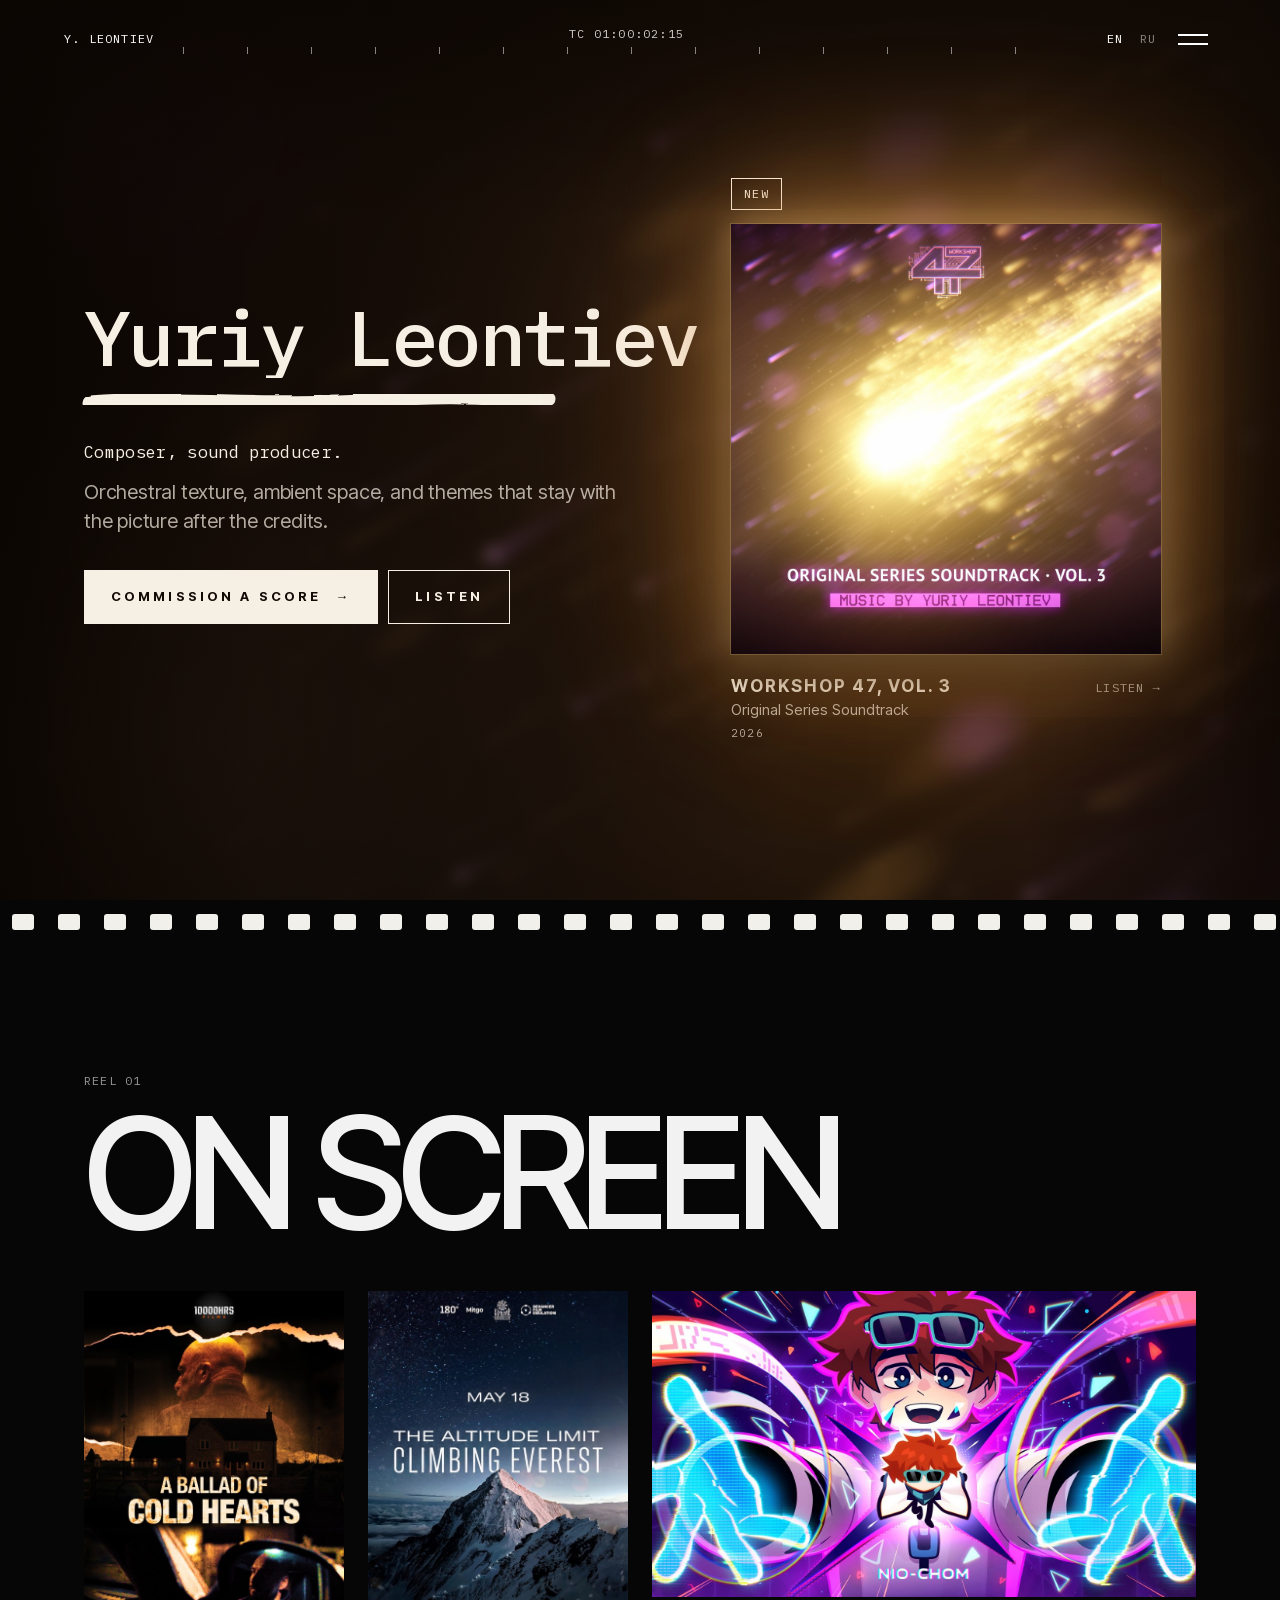
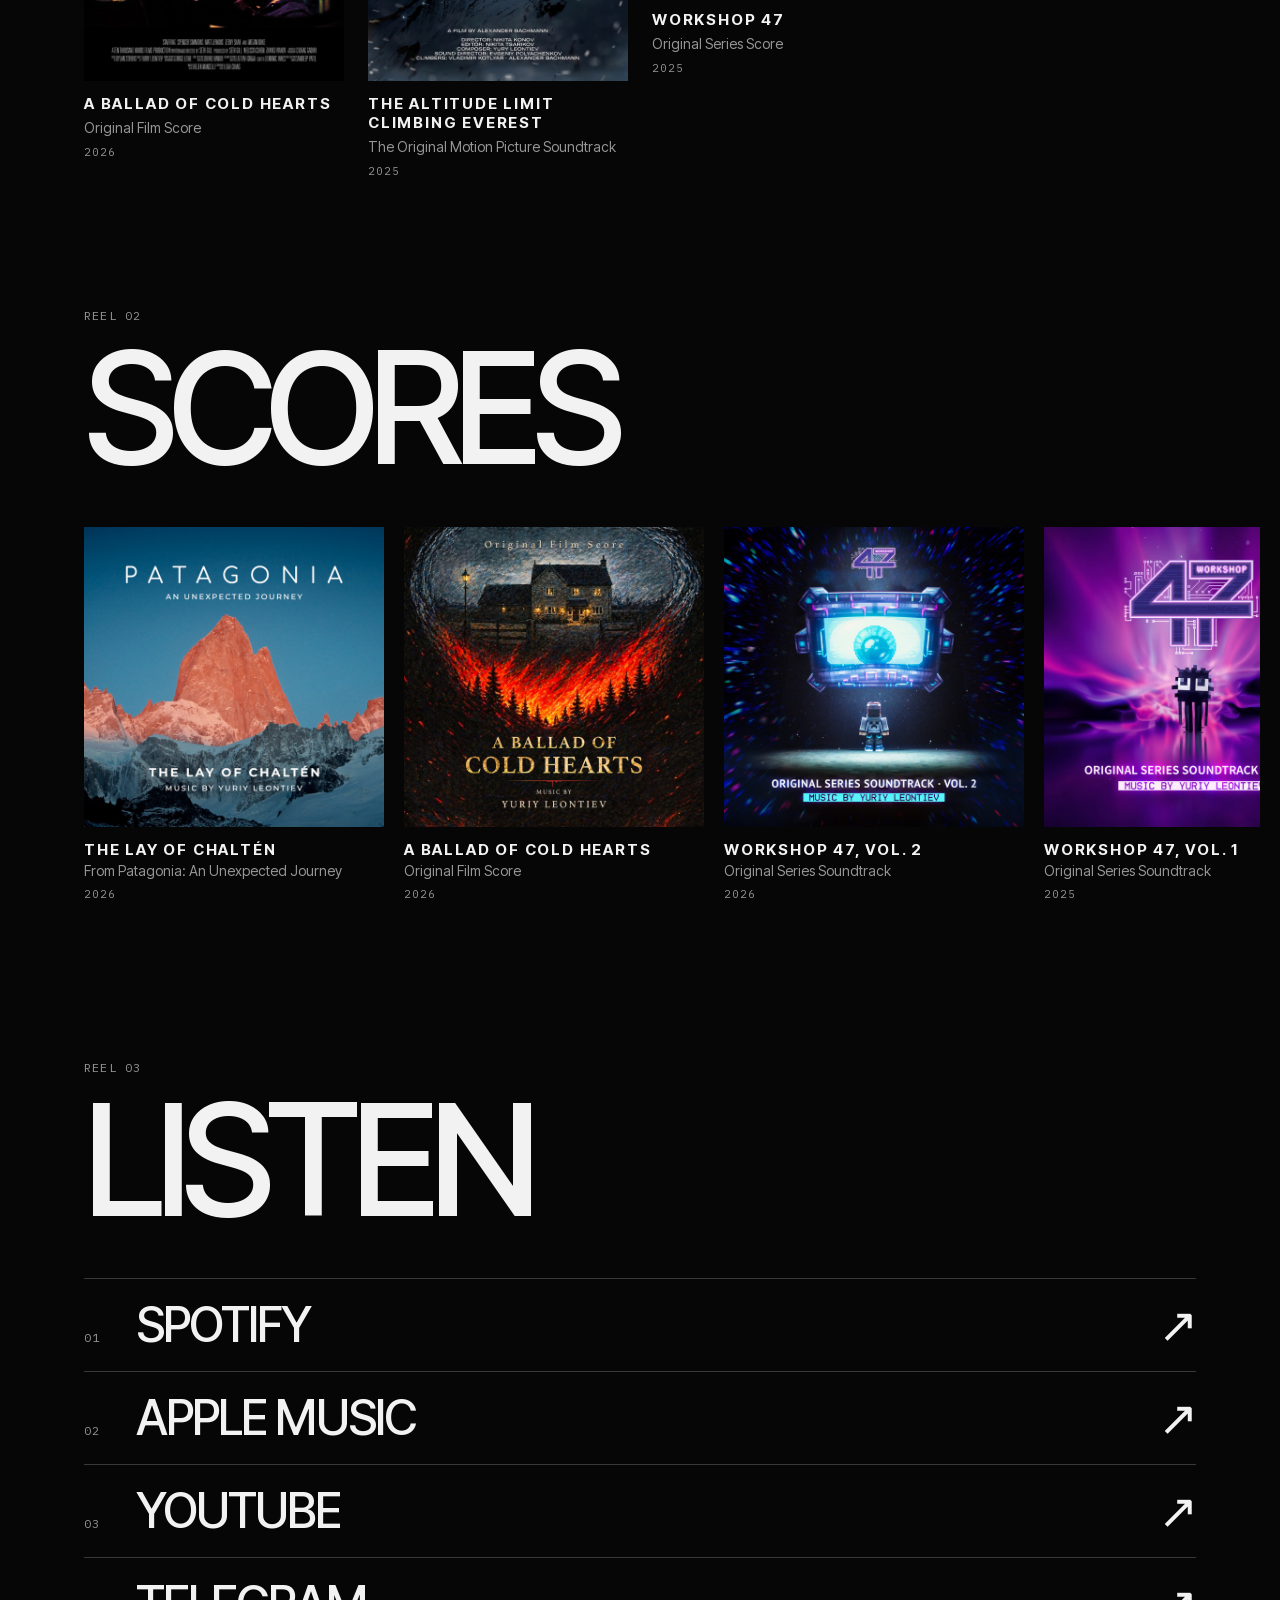
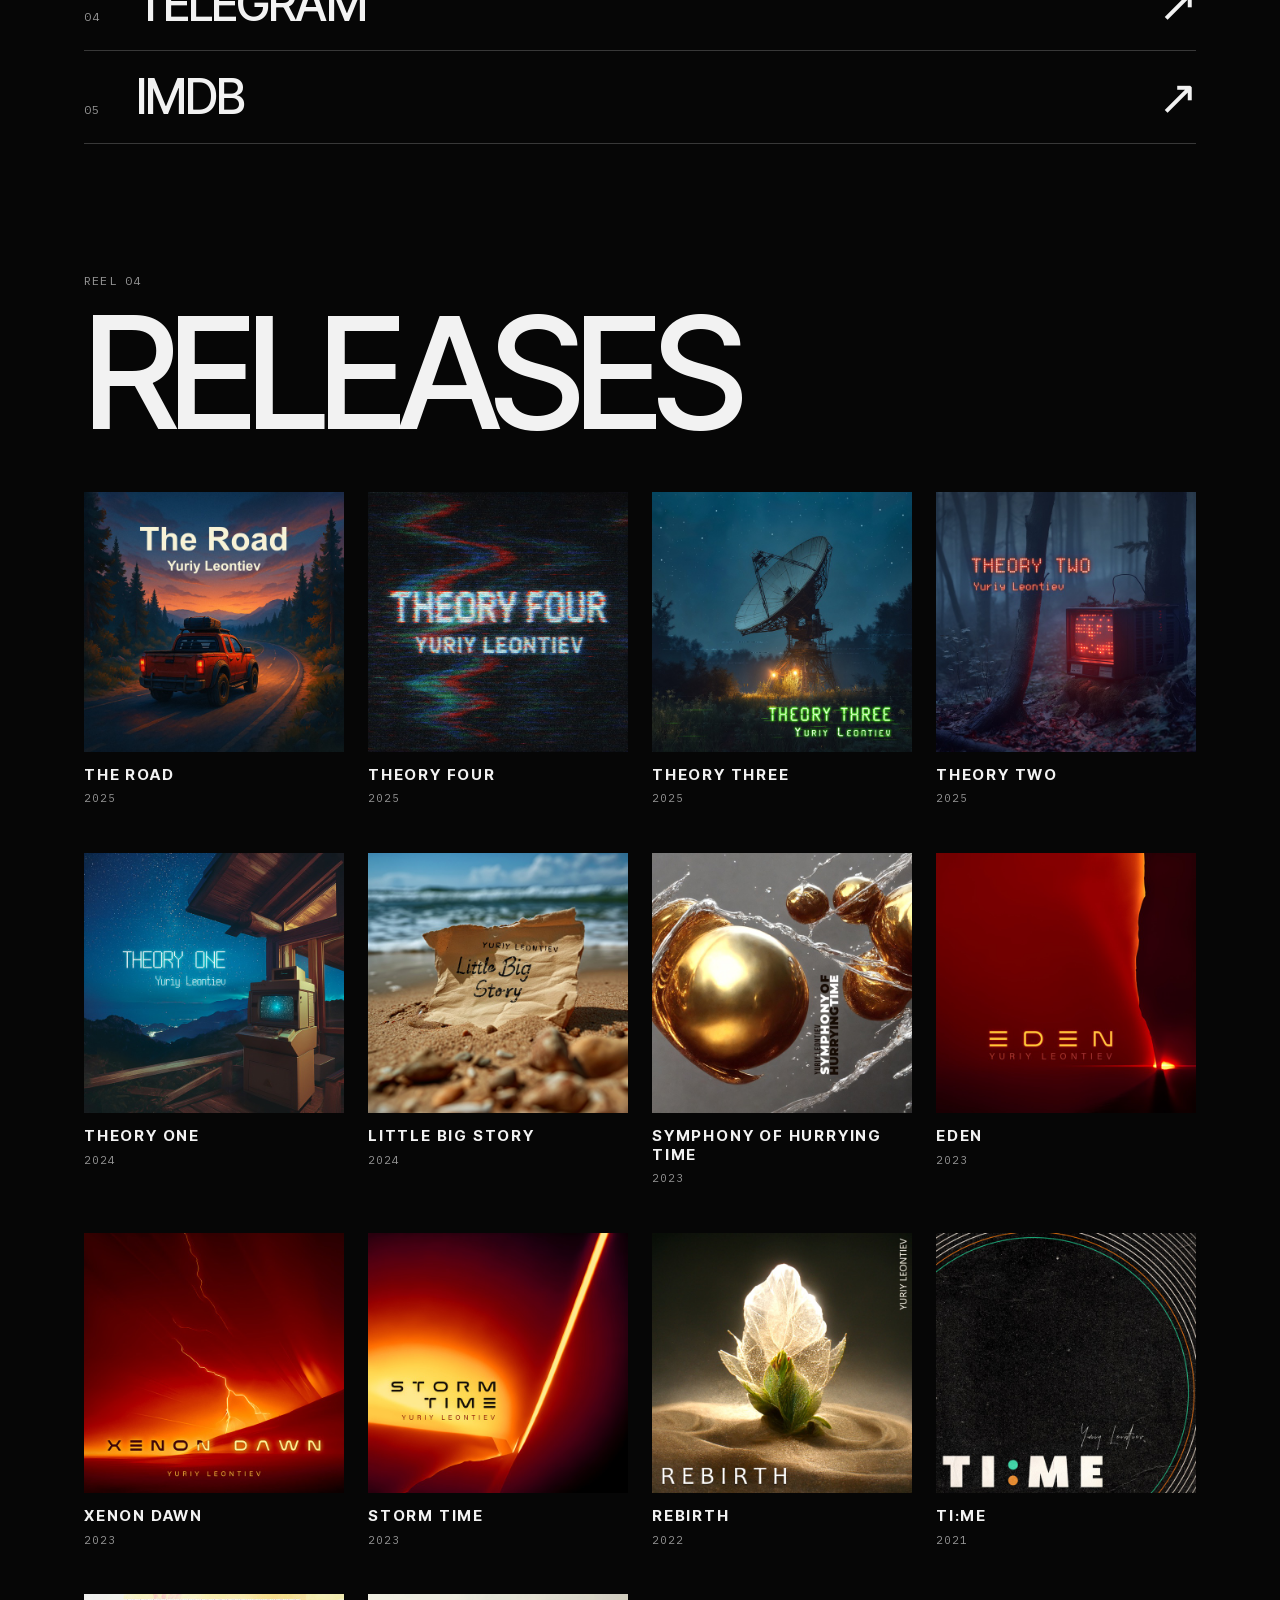
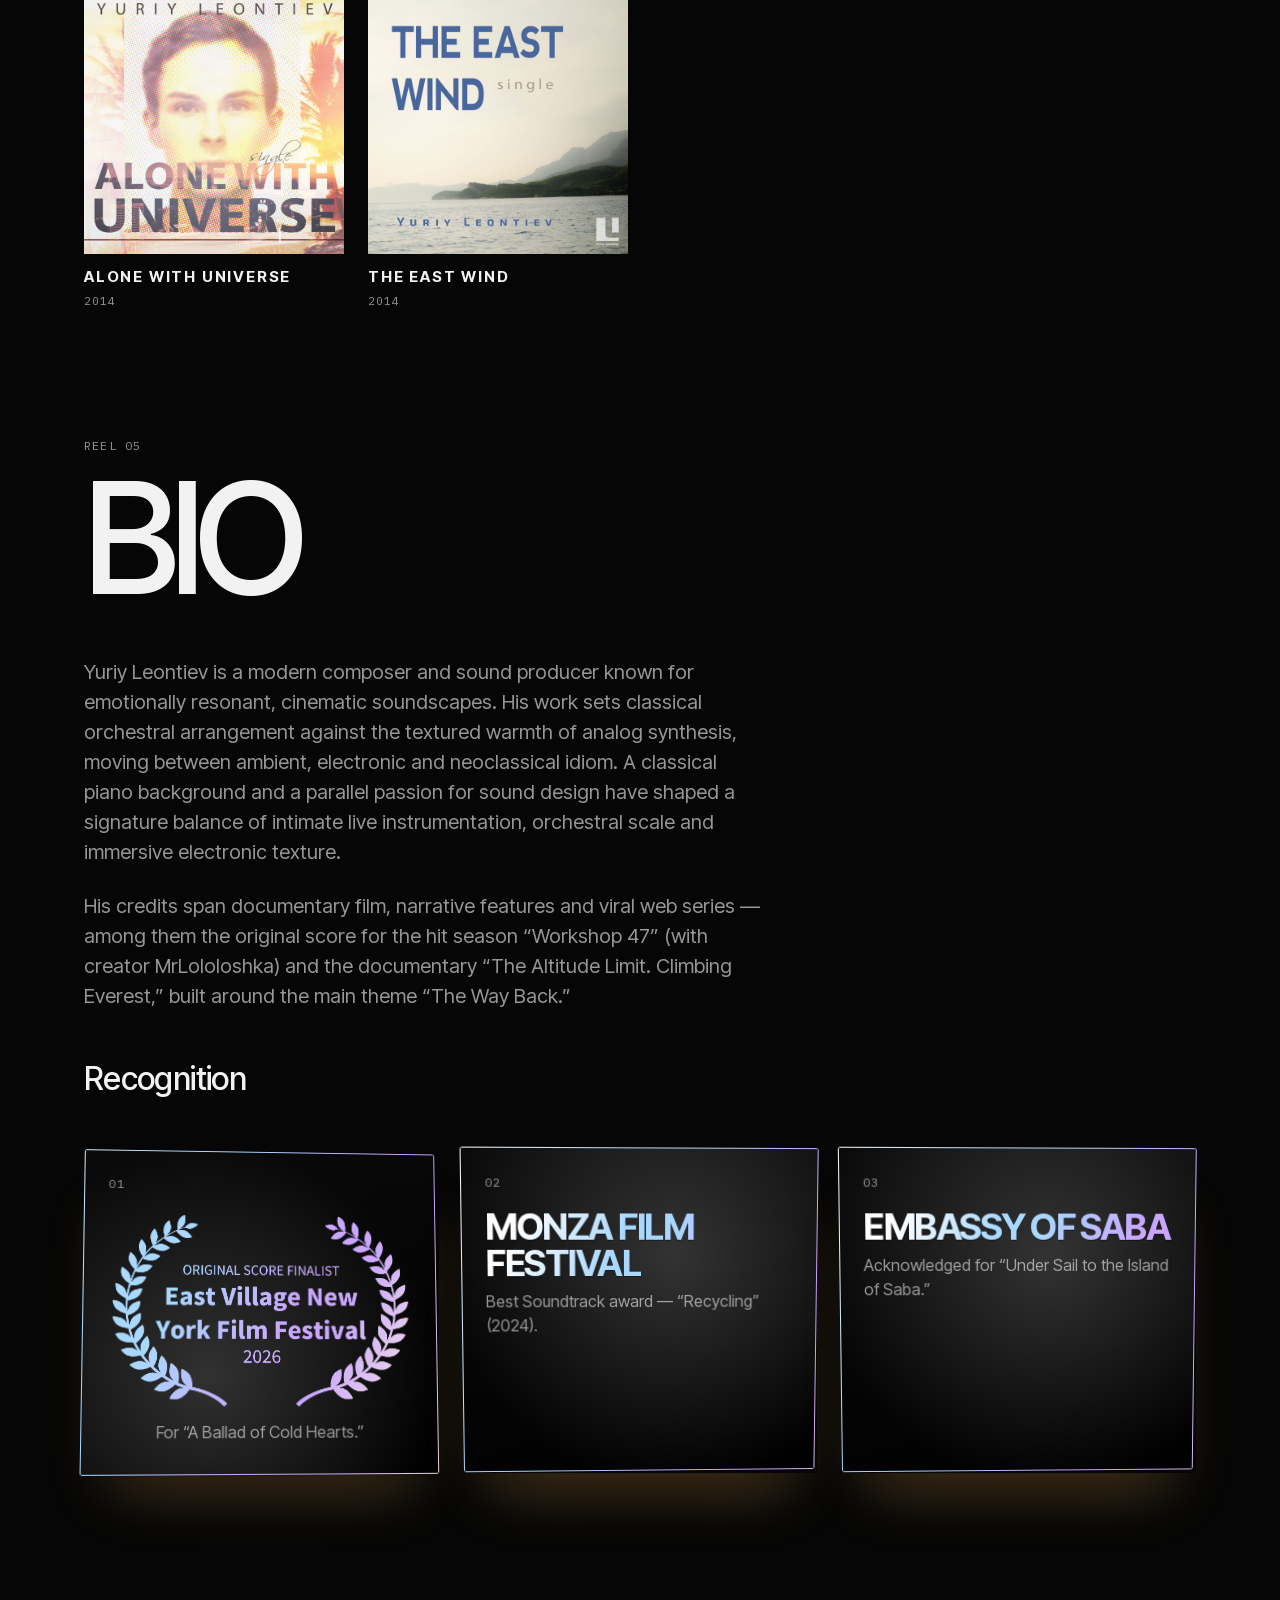
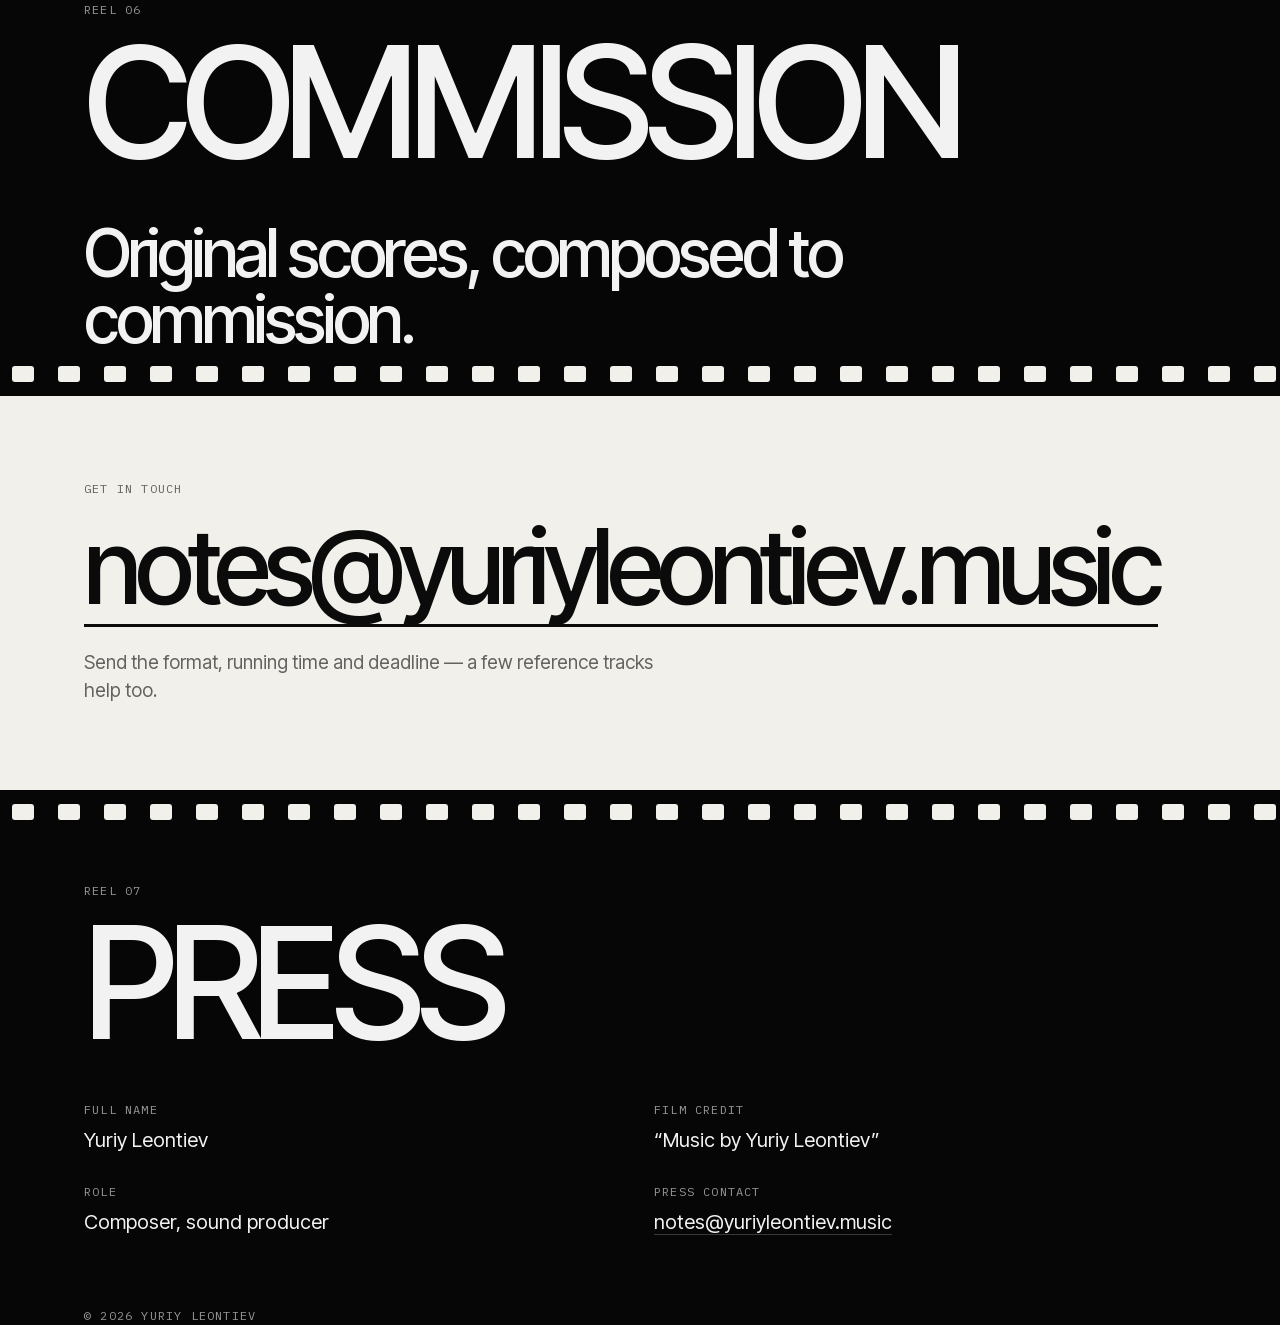
==== commit 033e51a7: "Hero: Deezer for Vol. 3 (search until the album is in the catalogue) Co-Authored-By: Claude Opus 5.5" ====
--- a/index.html
+++ b/index.html
@@ -563,7 +563,7 @@
 </div>
 
 <script src="releases.js?v=5"></script>
-<script src="featured.js?v=4"></script>
+<script src="featured.js?v=5"></script>
 <script src="films.js?v=4"></script>
 <script>
   (function () {
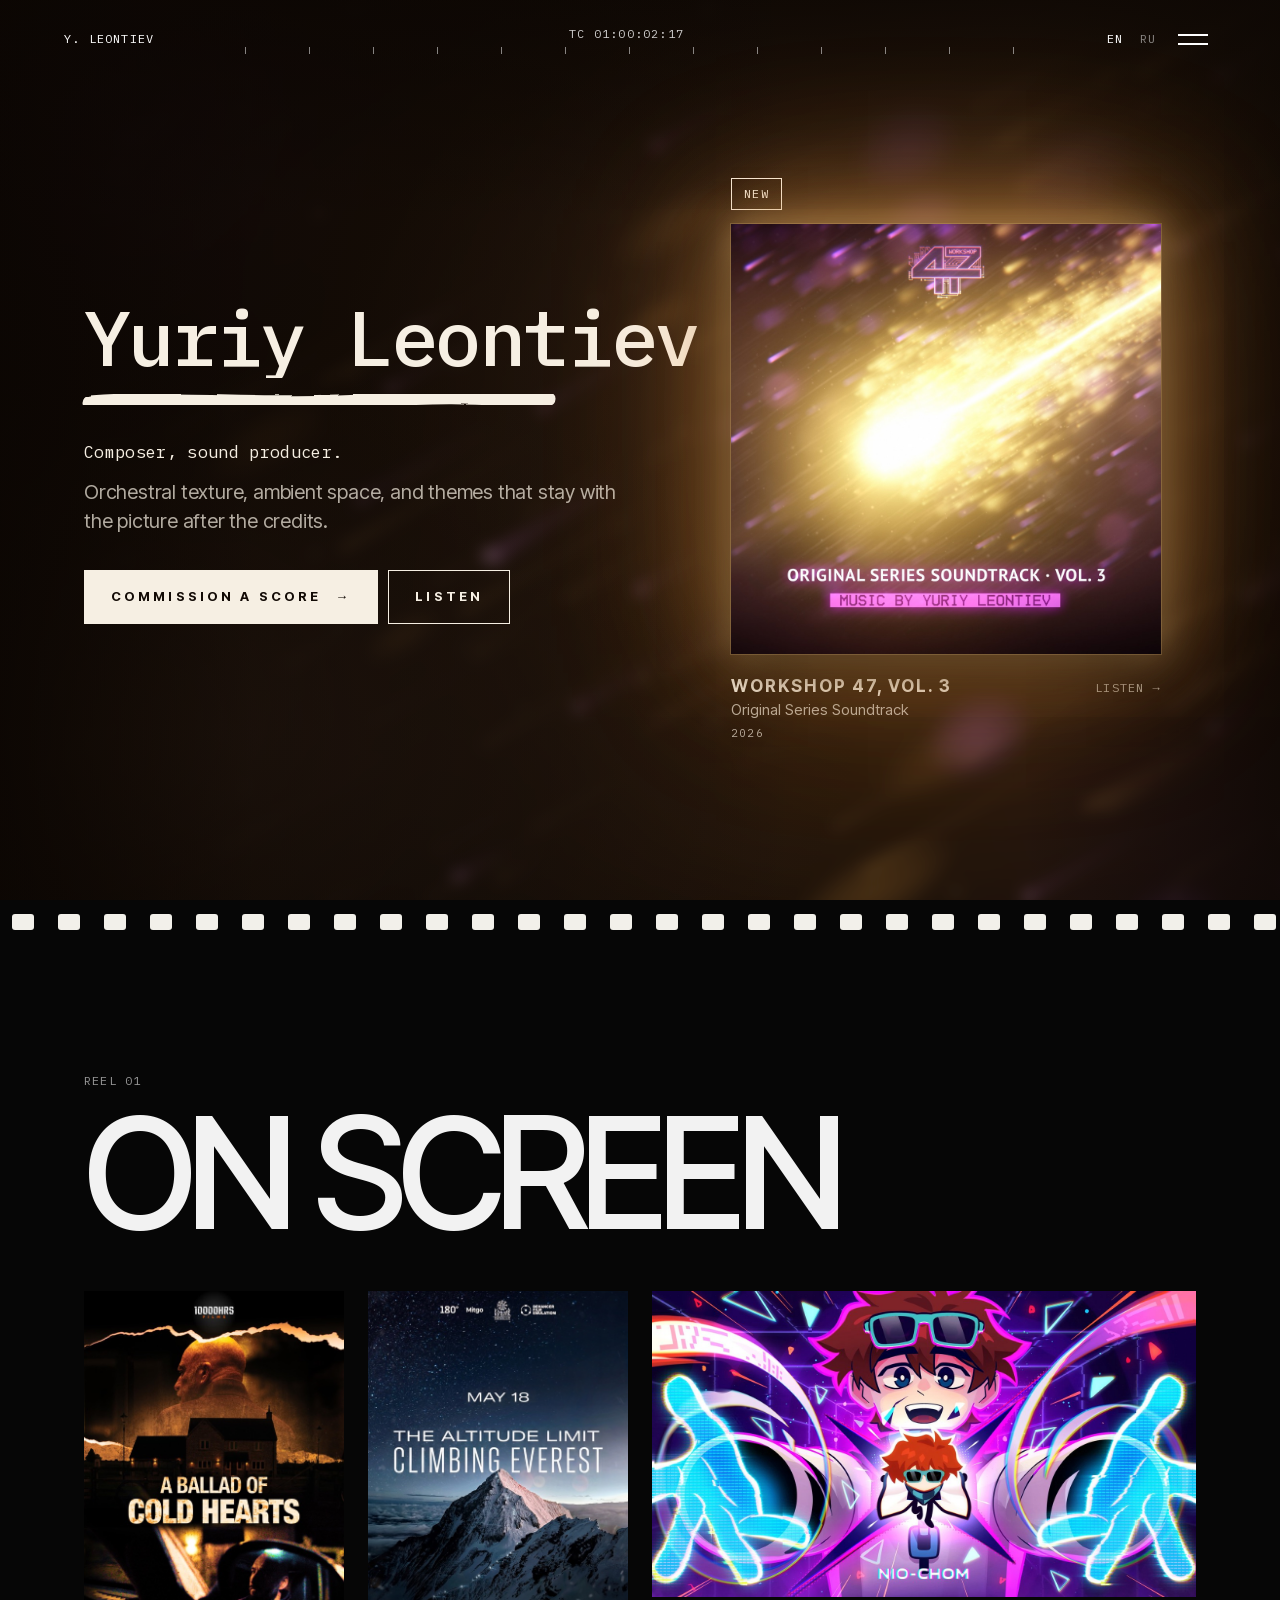
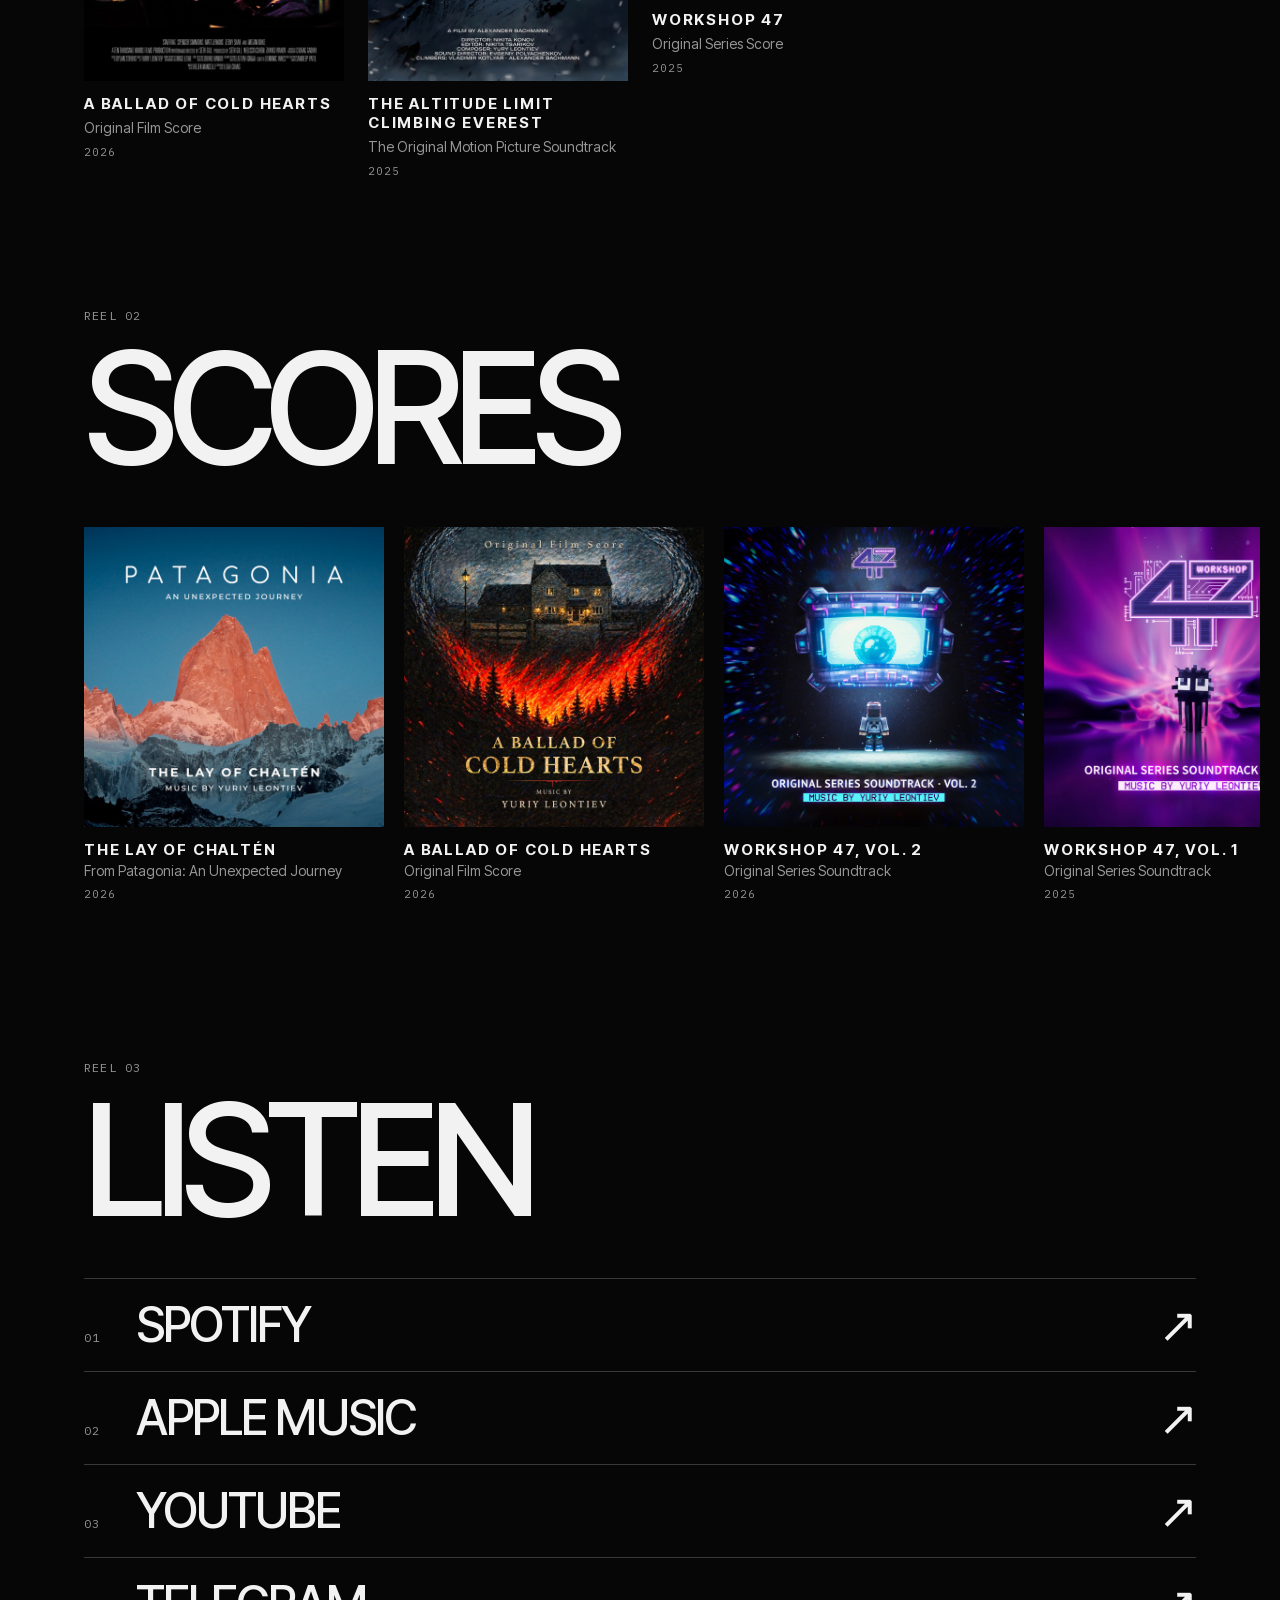
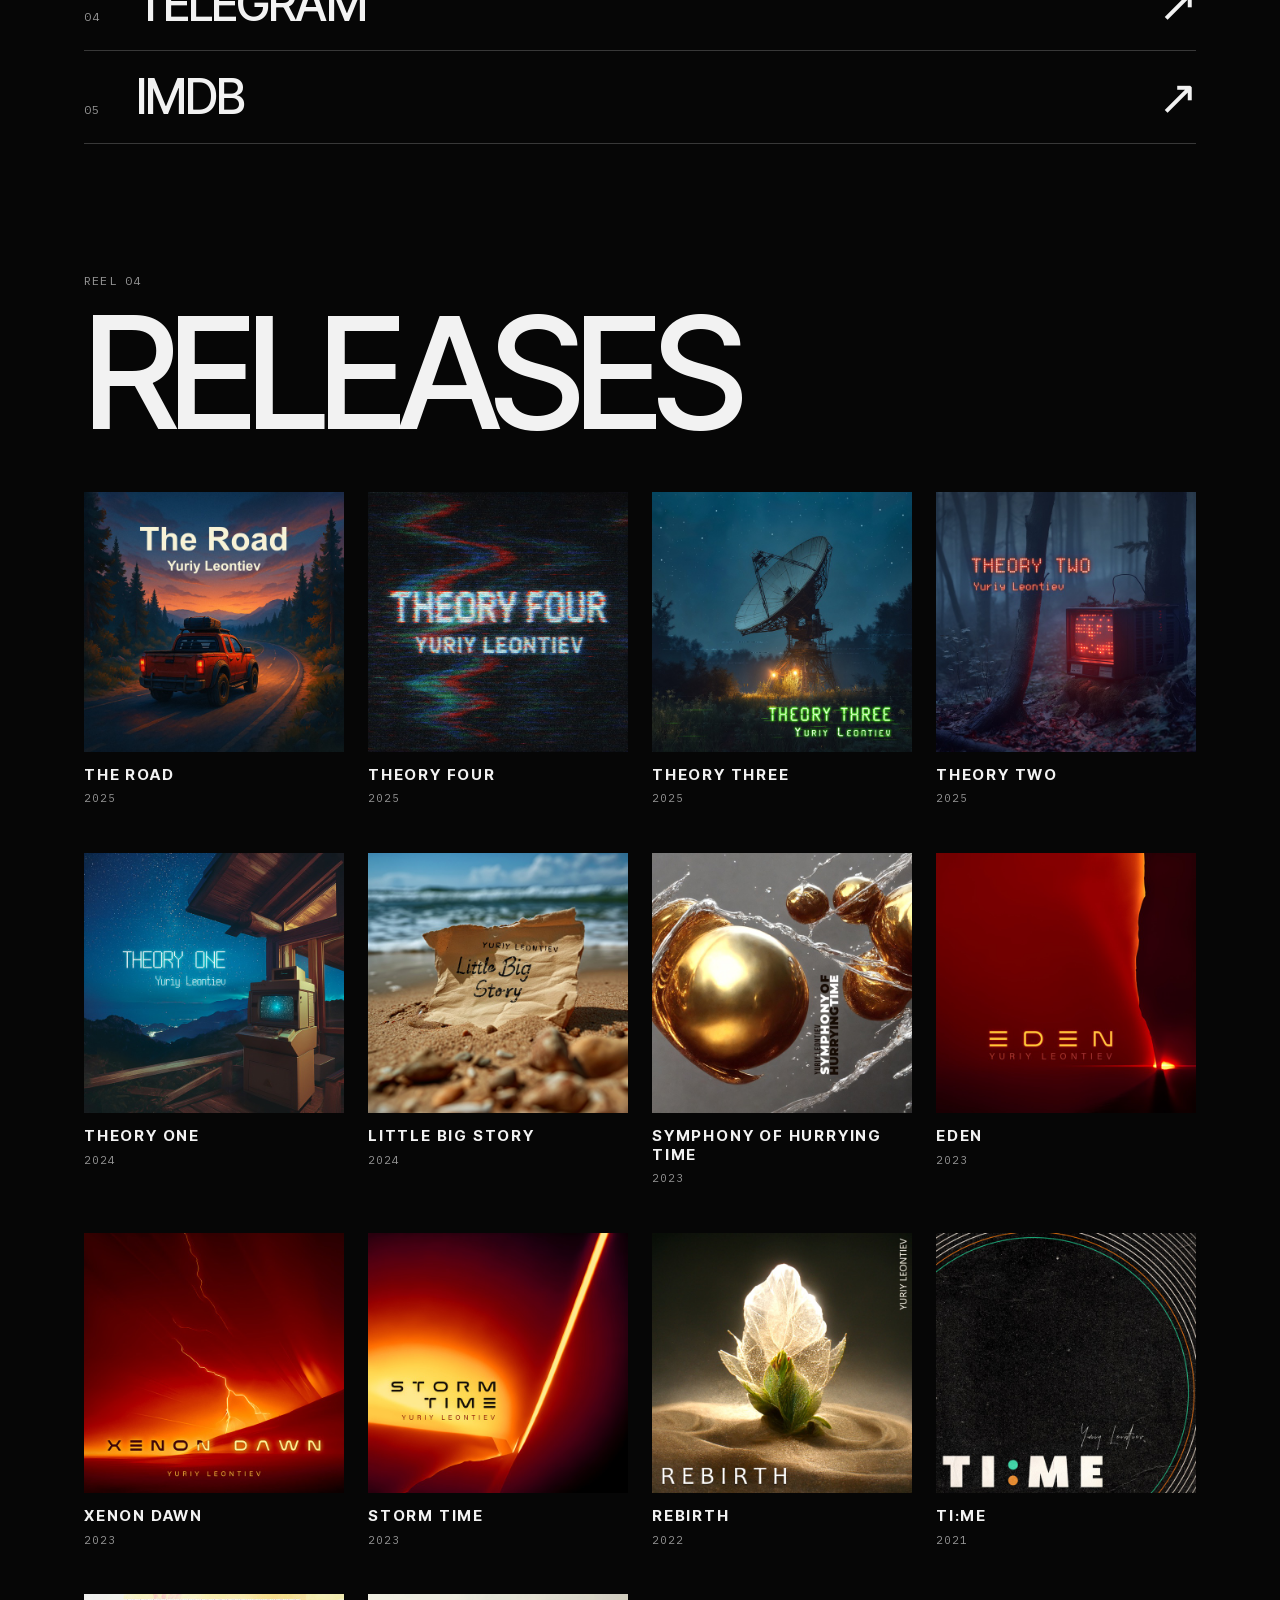
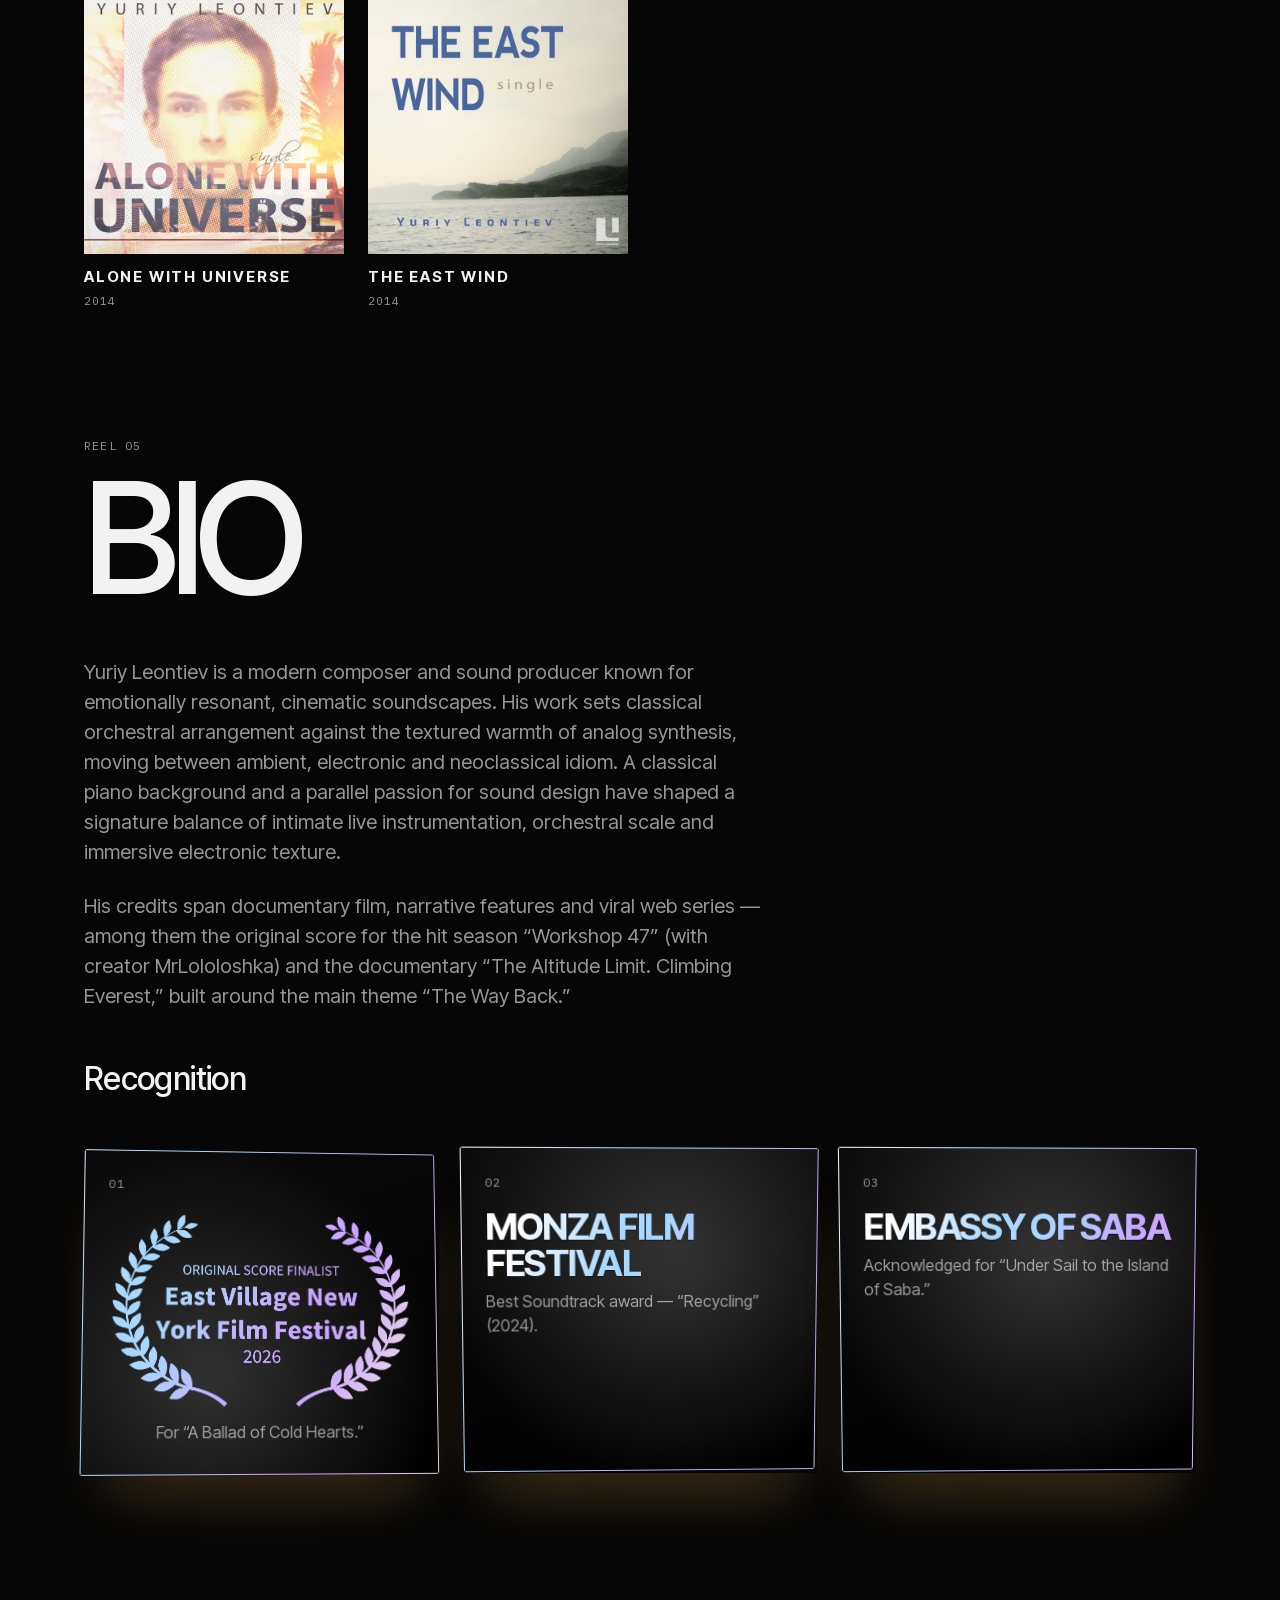
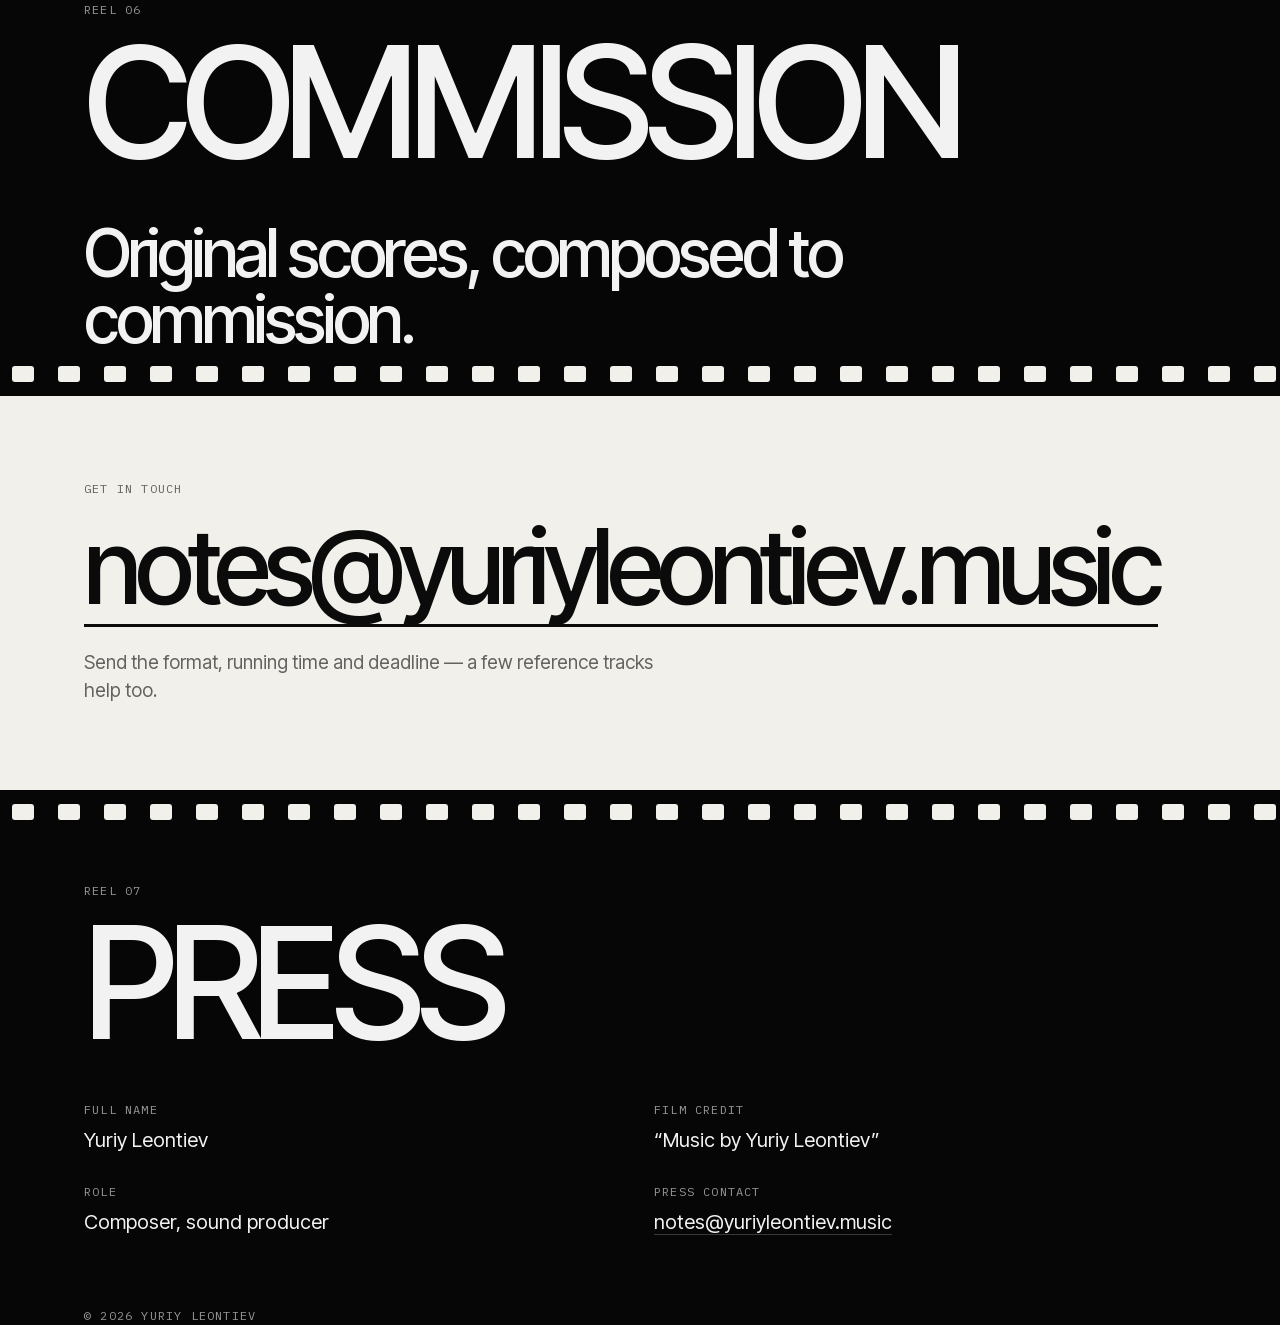
==== commit b508ce84: "Stats: GoatCounter (yulion) page views and streaming-link clicks, script self-hosted Co-Authored-By:" ====
--- a/index.html
+++ b/index.html
@@ -685,13 +685,18 @@
       $("s-title").textContent = r.title;
       $("s-year").textContent = (r.sub ? r.sub + " · " : "") + r.year;
       $("s-links").innerHTML = r.links.map(function (l) {
-        return '<li><a href="' + l.url + '" target="_blank" rel="noopener"><span>' + esc(l.name) + '</span><span class="arr">↗︎</span></a></li>';
+        return '<li><a href="' + l.url + '" target="_blank" rel="noopener" data-gc="' + esc(r.title + " → " + l.name) + '"><span>' + esc(l.name) + '</span><span class="arr">↗︎</span></a></li>';
       }).join("");
       lastFocus = document.activeElement;
       back.classList.add("open"); back.setAttribute("aria-hidden", "false");
       document.body.style.overflow = "hidden";
       $("s-close").focus();
     }
+    // переходы на стриминги — в статистику GoatCounter отдельными событиями («Workshop 47, Vol. 3 → Spotify»)
+    $("s-links").addEventListener("click", function (e) {
+      var a = e.target.closest("a[data-gc]");
+      if (a && window.goatcounter && goatcounter.count) goatcounter.count({ path: "listen: " + a.dataset.gc, title: a.dataset.gc, event: true });
+    });
     function close() {
       back.classList.remove("open"); back.setAttribute("aria-hidden", "true");
       document.body.style.overflow = "";
@@ -877,5 +882,7 @@
   })();
 </script>
 <script src="sparks.js?v=5"></script>
+<!-- статистика посещений: yulion.goatcounter.com; скрипт GoatCounter лежит у нас (gc.js), чтобы его реже резали блокировщики -->
+<script data-goatcounter="https://yulion.goatcounter.com/count" async src="gc.js"></script>
 </body>
 </html>
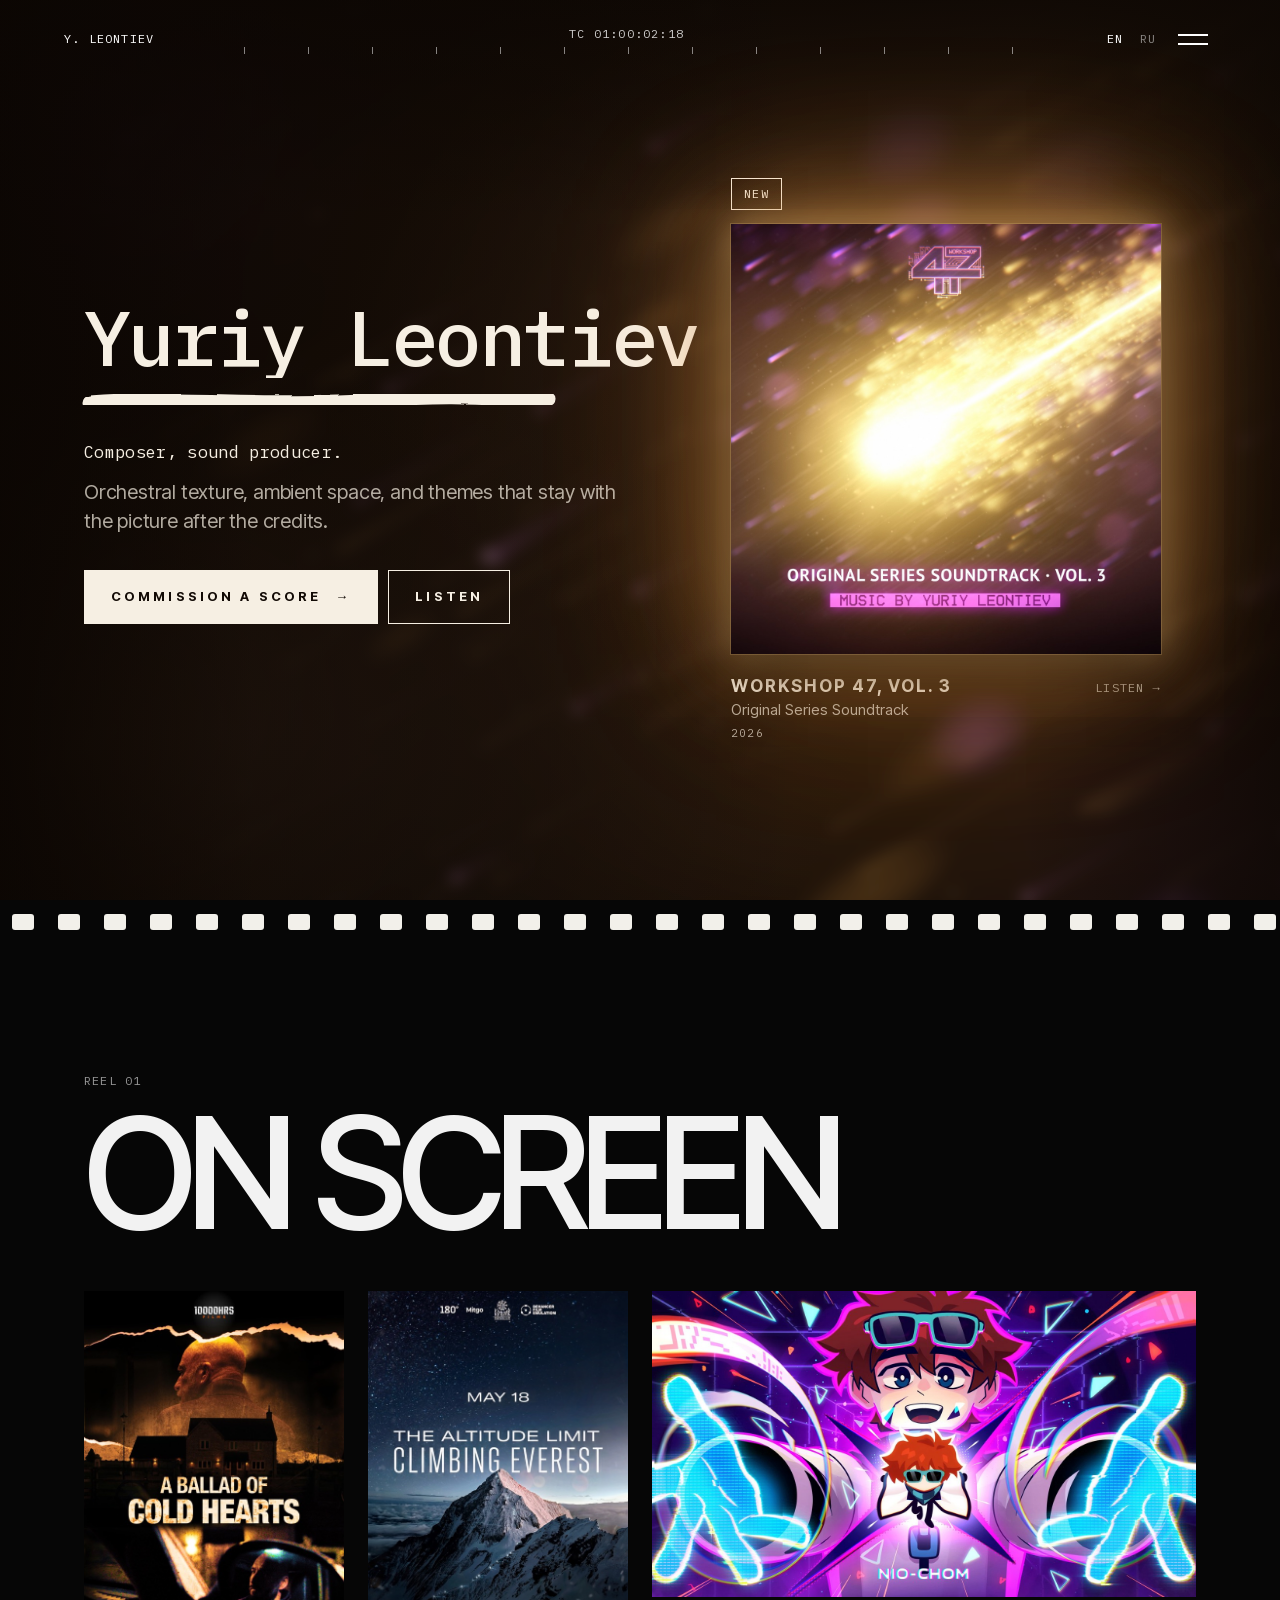
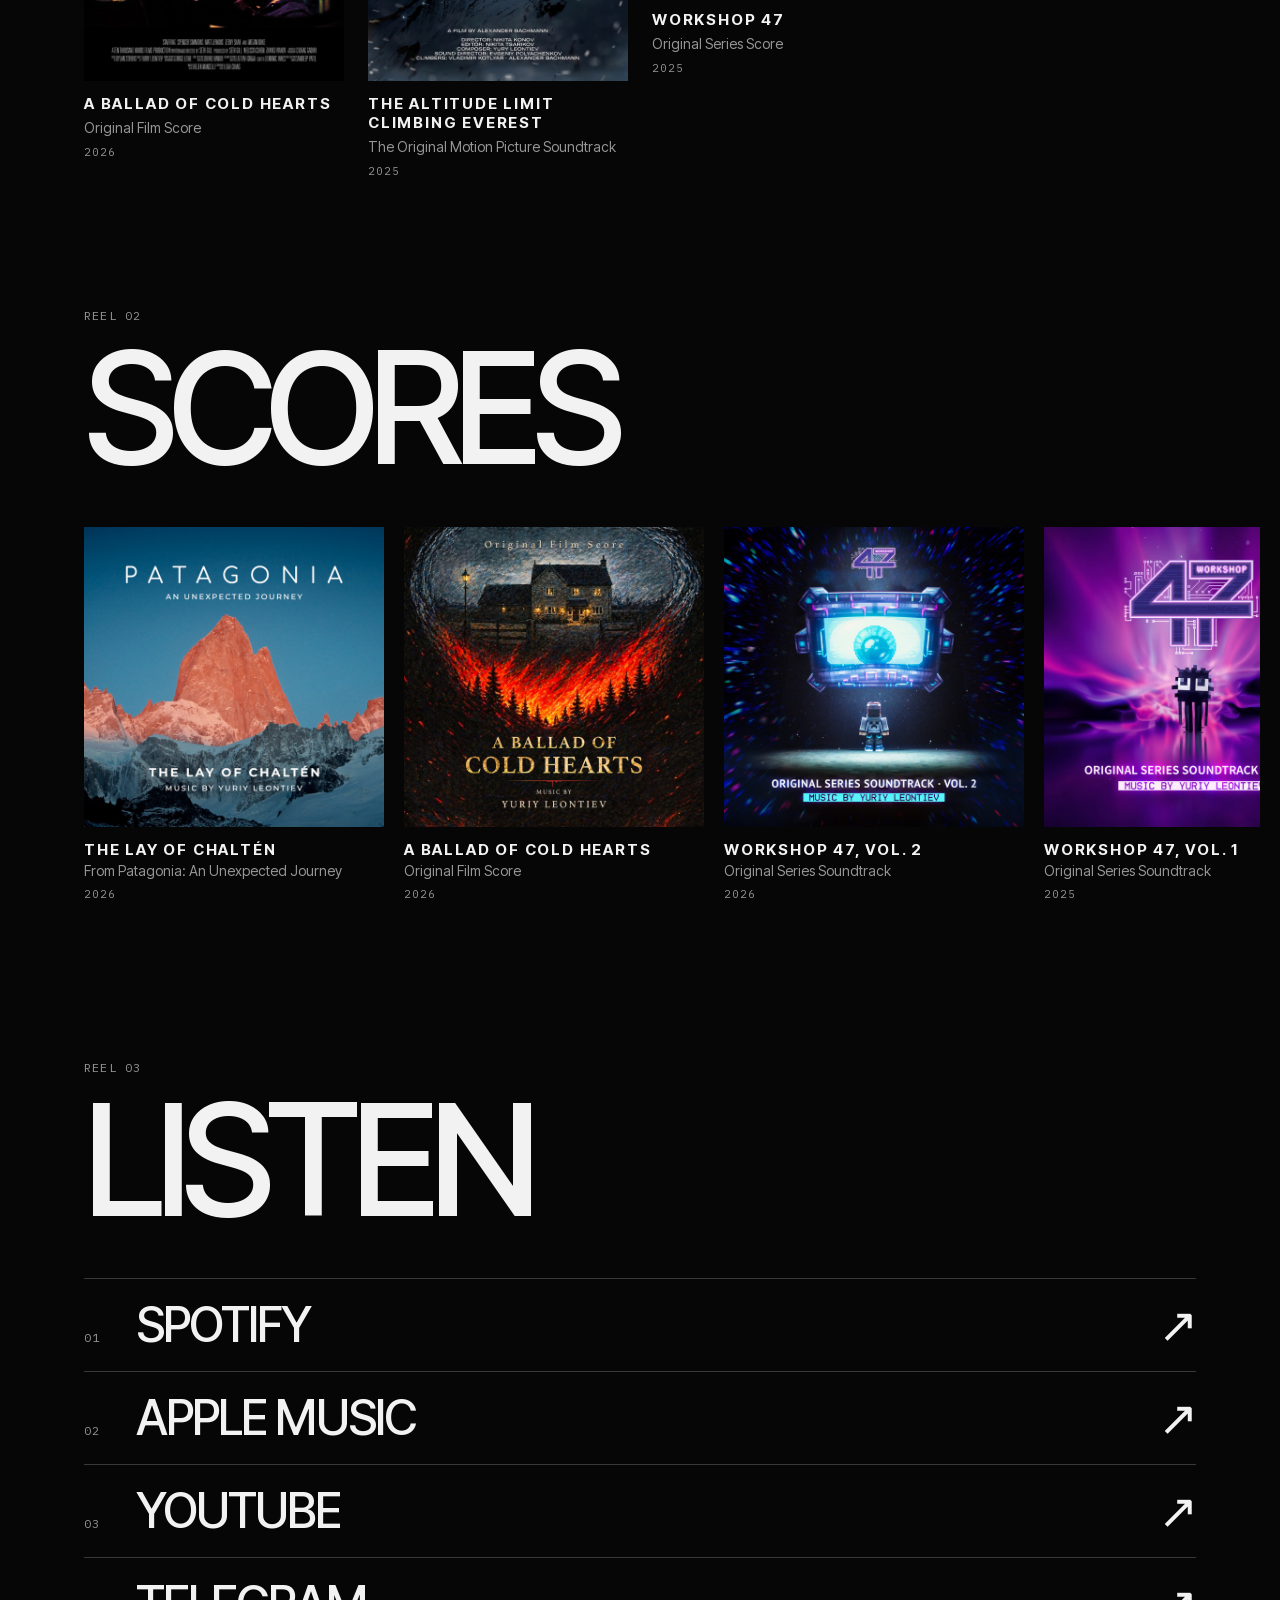
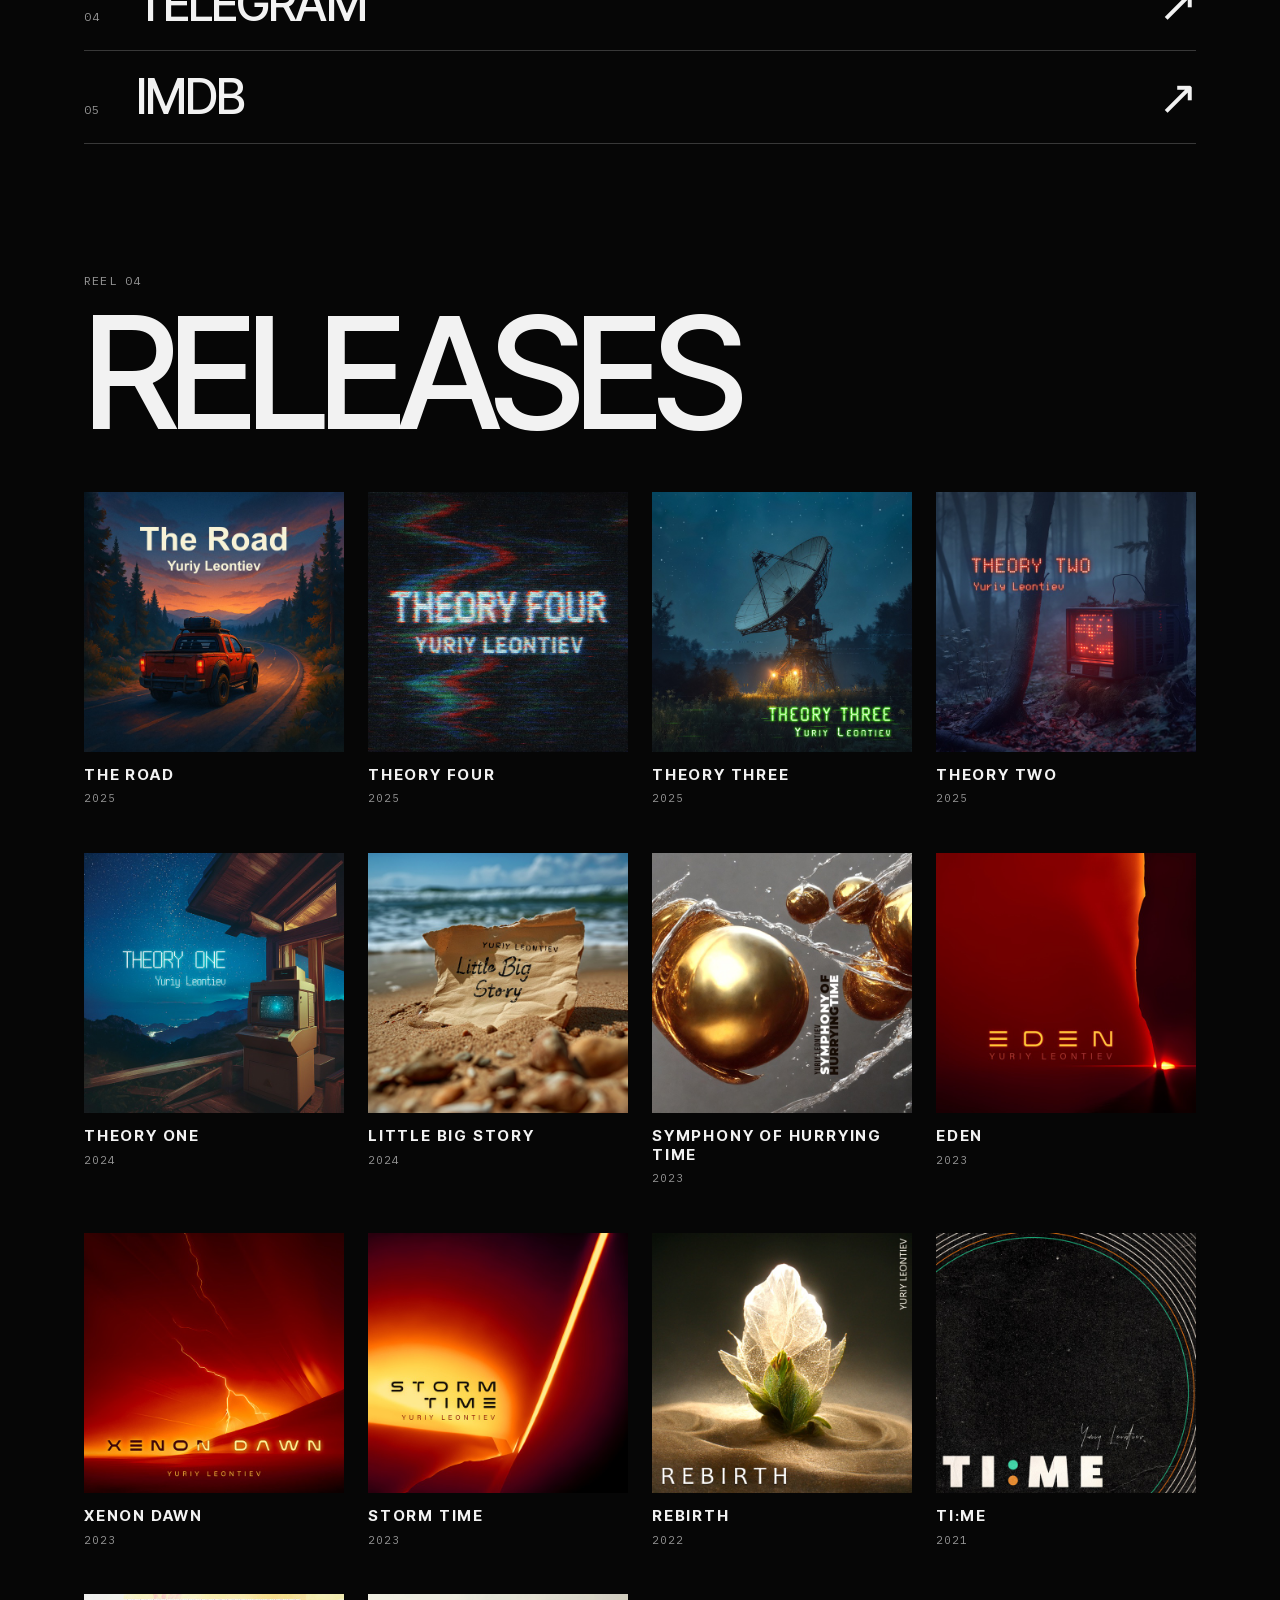
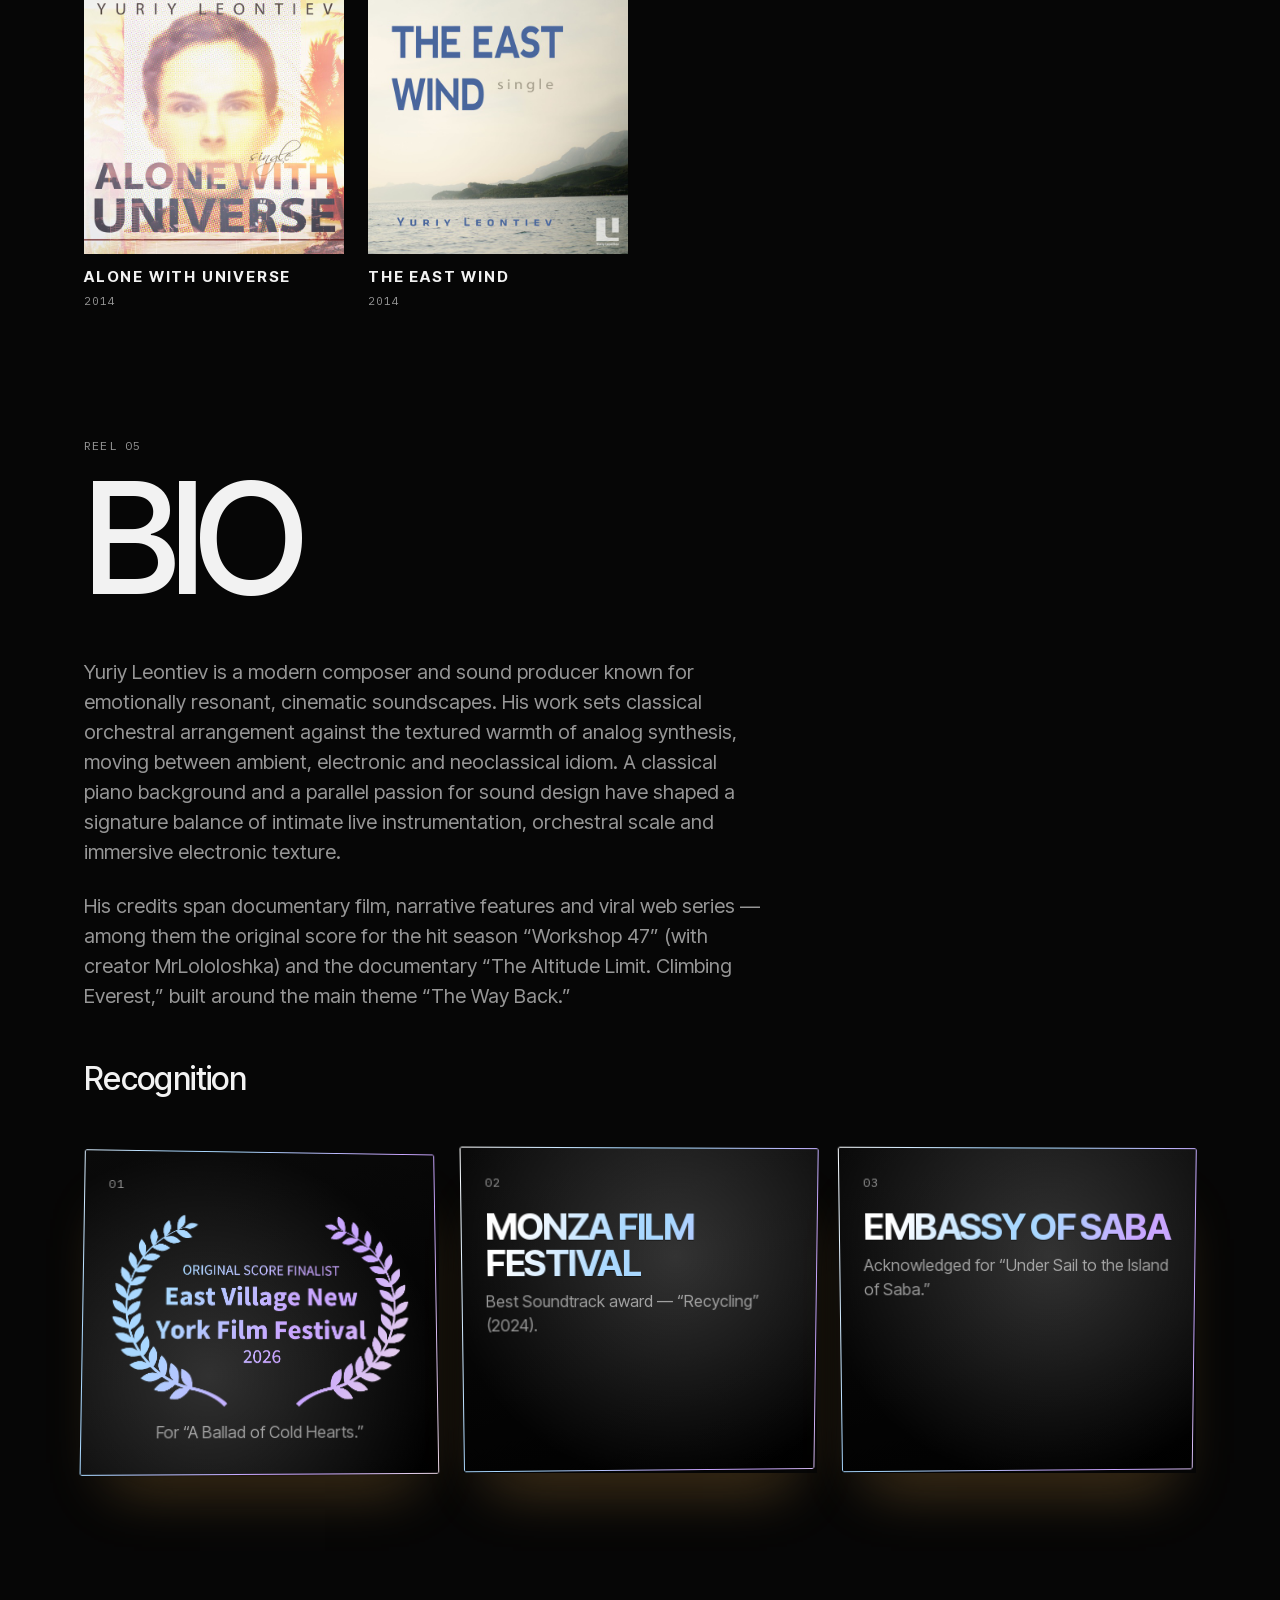
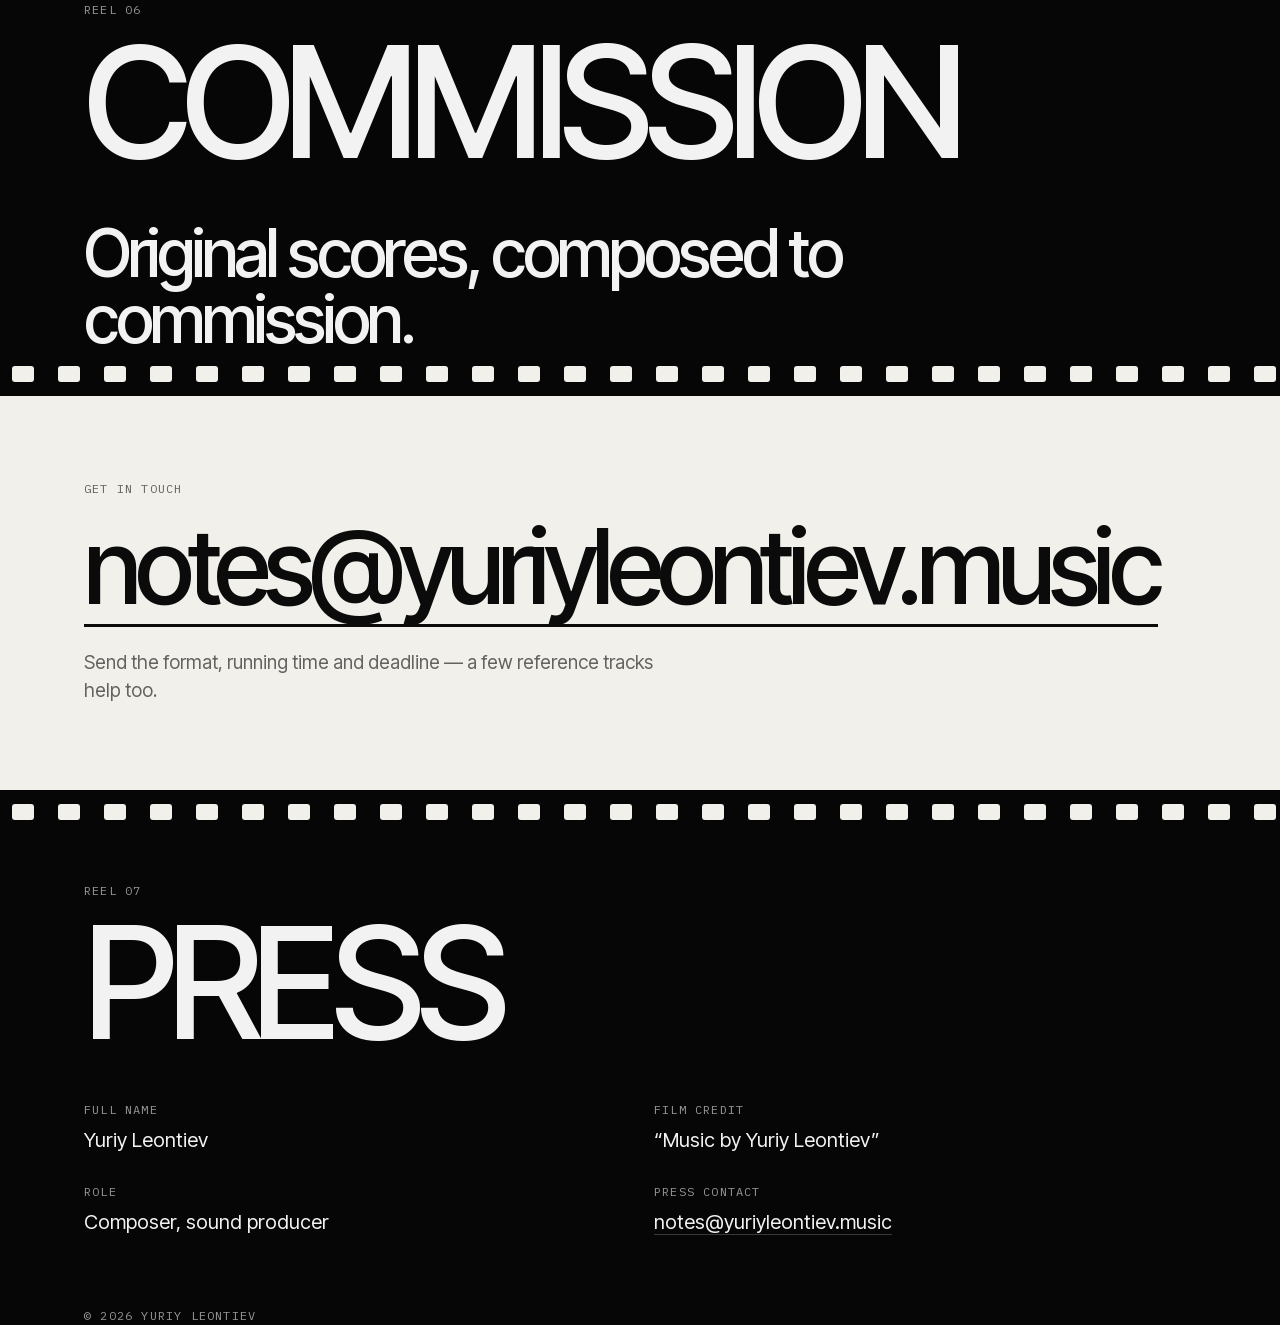
==== commit d89c171e: "Rating page draft: Workshop 47 Vol. 1–3, Apple previews, 0–12 stars (demo scores, no vote server yet" ====
--- a/index.html
+++ b/index.html
@@ -97,6 +97,7 @@
   .menu.open nav a:nth-of-type(5) { animation-delay: .28s; }
   .menu.open nav a:nth-of-type(6) { animation-delay: .33s; }
   .menu.open nav a:nth-of-type(7) { animation-delay: .38s; }
+  .menu.open nav a:nth-of-type(8) { animation-delay: .43s; }
   @keyframes menu-row { to { opacity: 1; } }
   /* тот же приём, что и в «Слушать» — сдвиг padding-left, а не transform */
   .menu nav a:hover { padding-left: 16px; }
@@ -544,6 +545,7 @@
     <a href="#scores-head"><span data-l="en">Scores</span><span data-l="ru">Саундтреки</span></a>
     <a href="#listen-head"><span data-l="en">Listen</span><span data-l="ru">Слушать</span></a>
     <a href="#releases-head"><span data-l="en">Releases</span><span data-l="ru">Релизы</span></a>
+    <a href="rating/"><span data-l="en">Rate tracks</span><span data-l="ru">Рейтинг</span></a>
     <a href="#about-head"><span data-l="en">Bio</span><span data-l="ru">Bio</span></a>
     <a href="#commission-head"><span data-l="en">Commission</span><span data-l="ru">Заказ</span></a>
     <a href="#press-head"><span data-l="en">Press</span><span data-l="ru">Пресса</span></a>
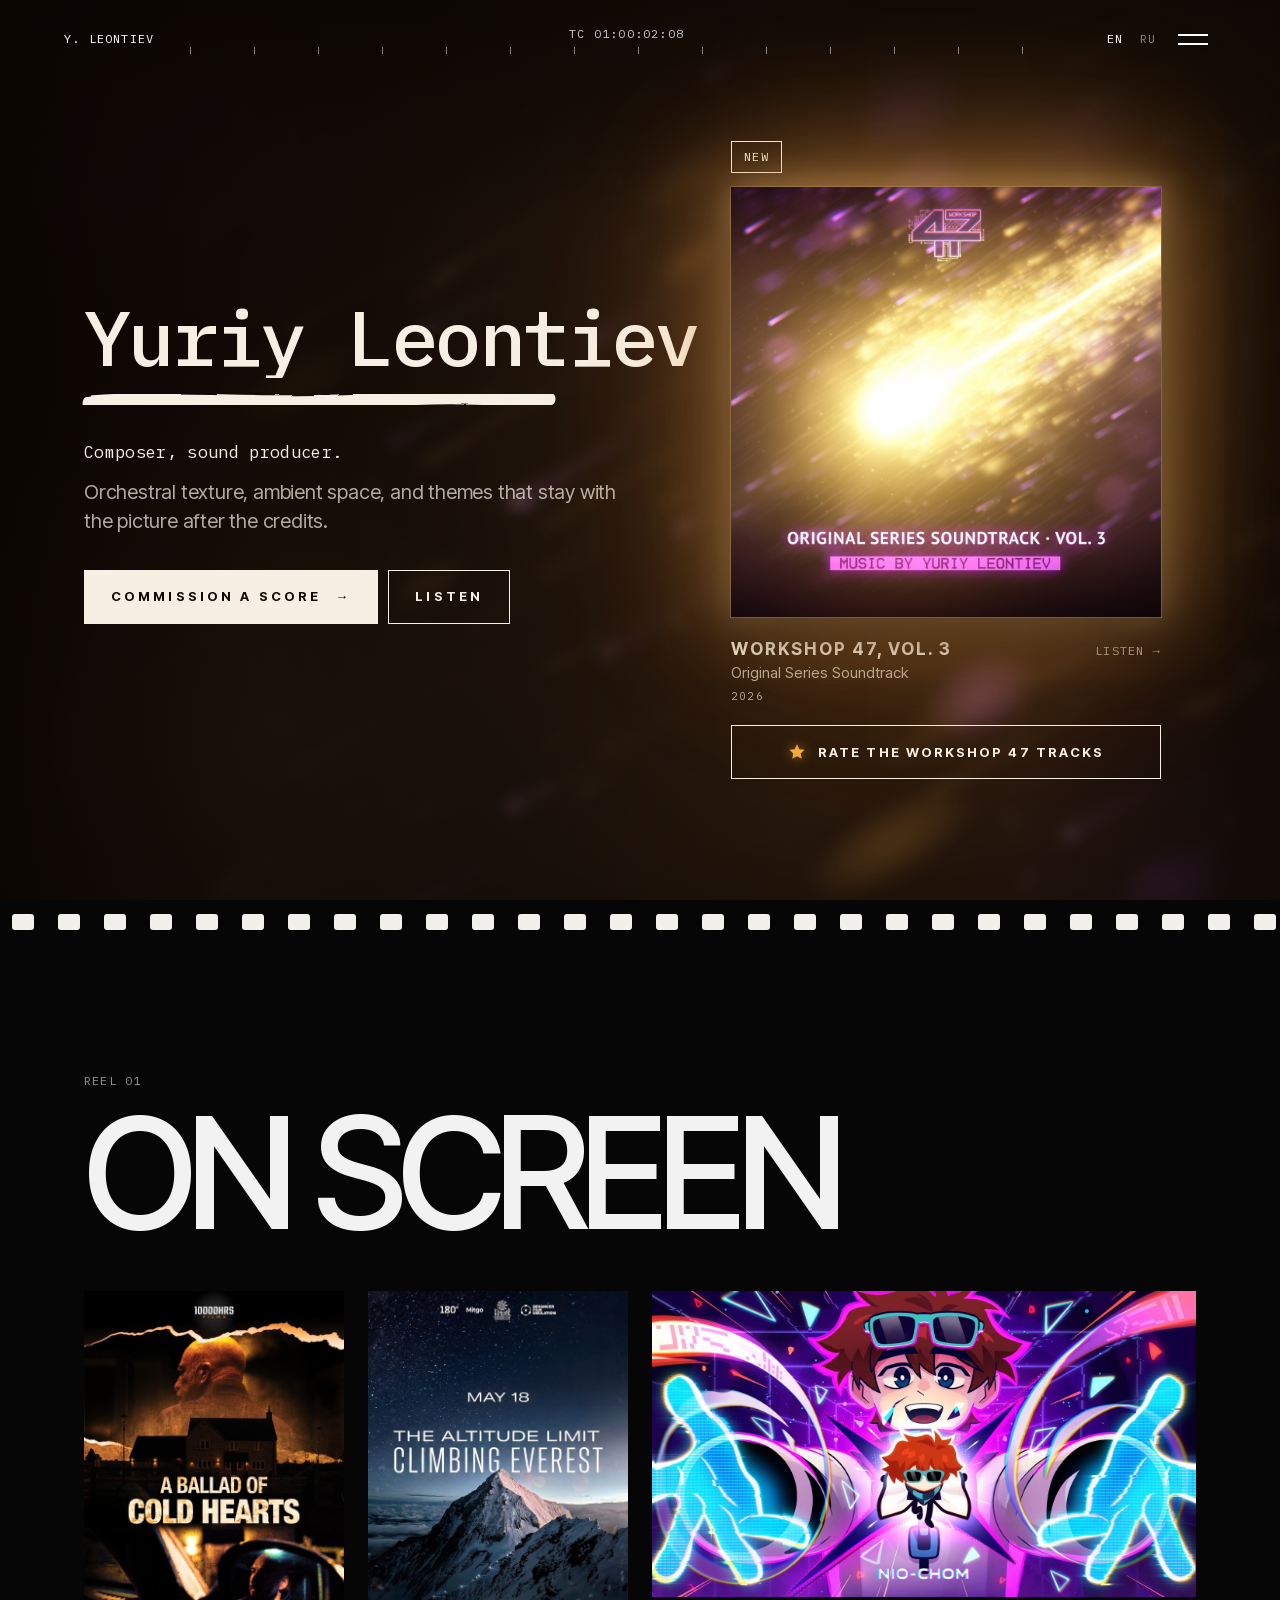
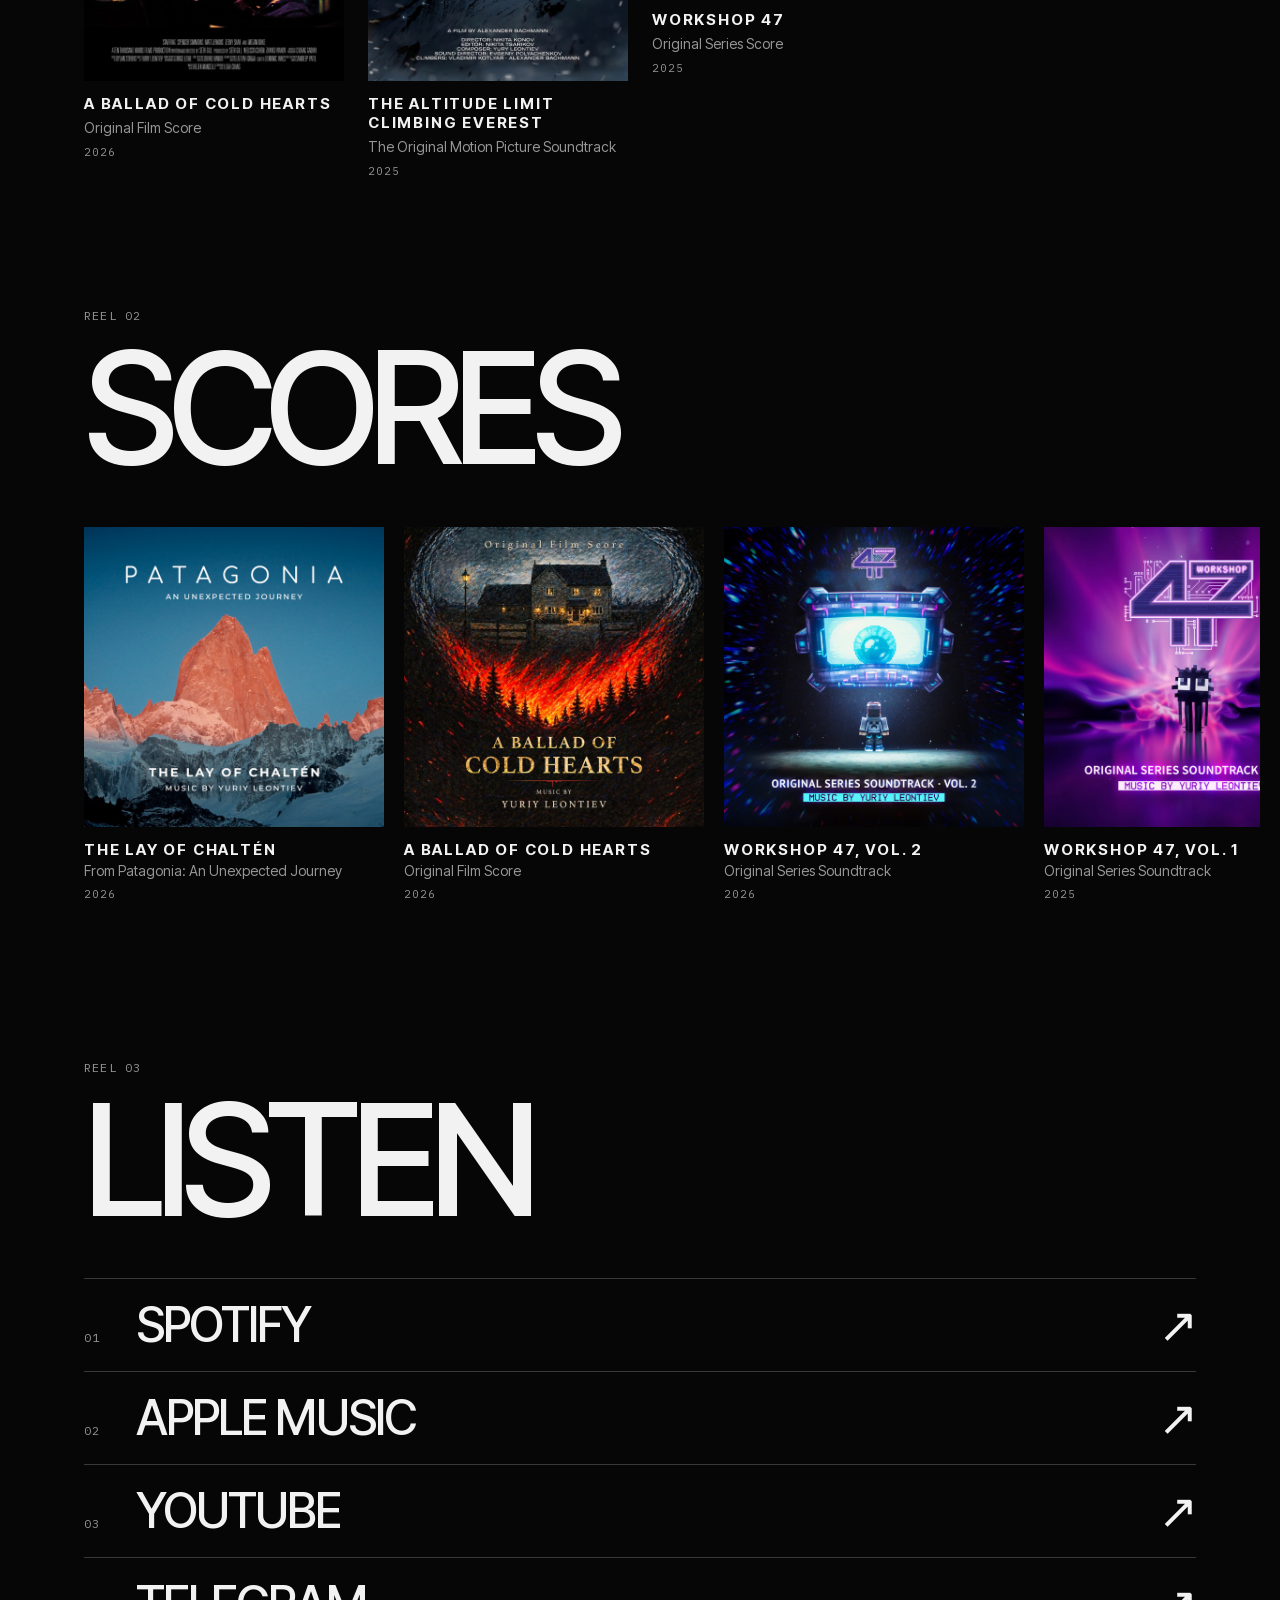
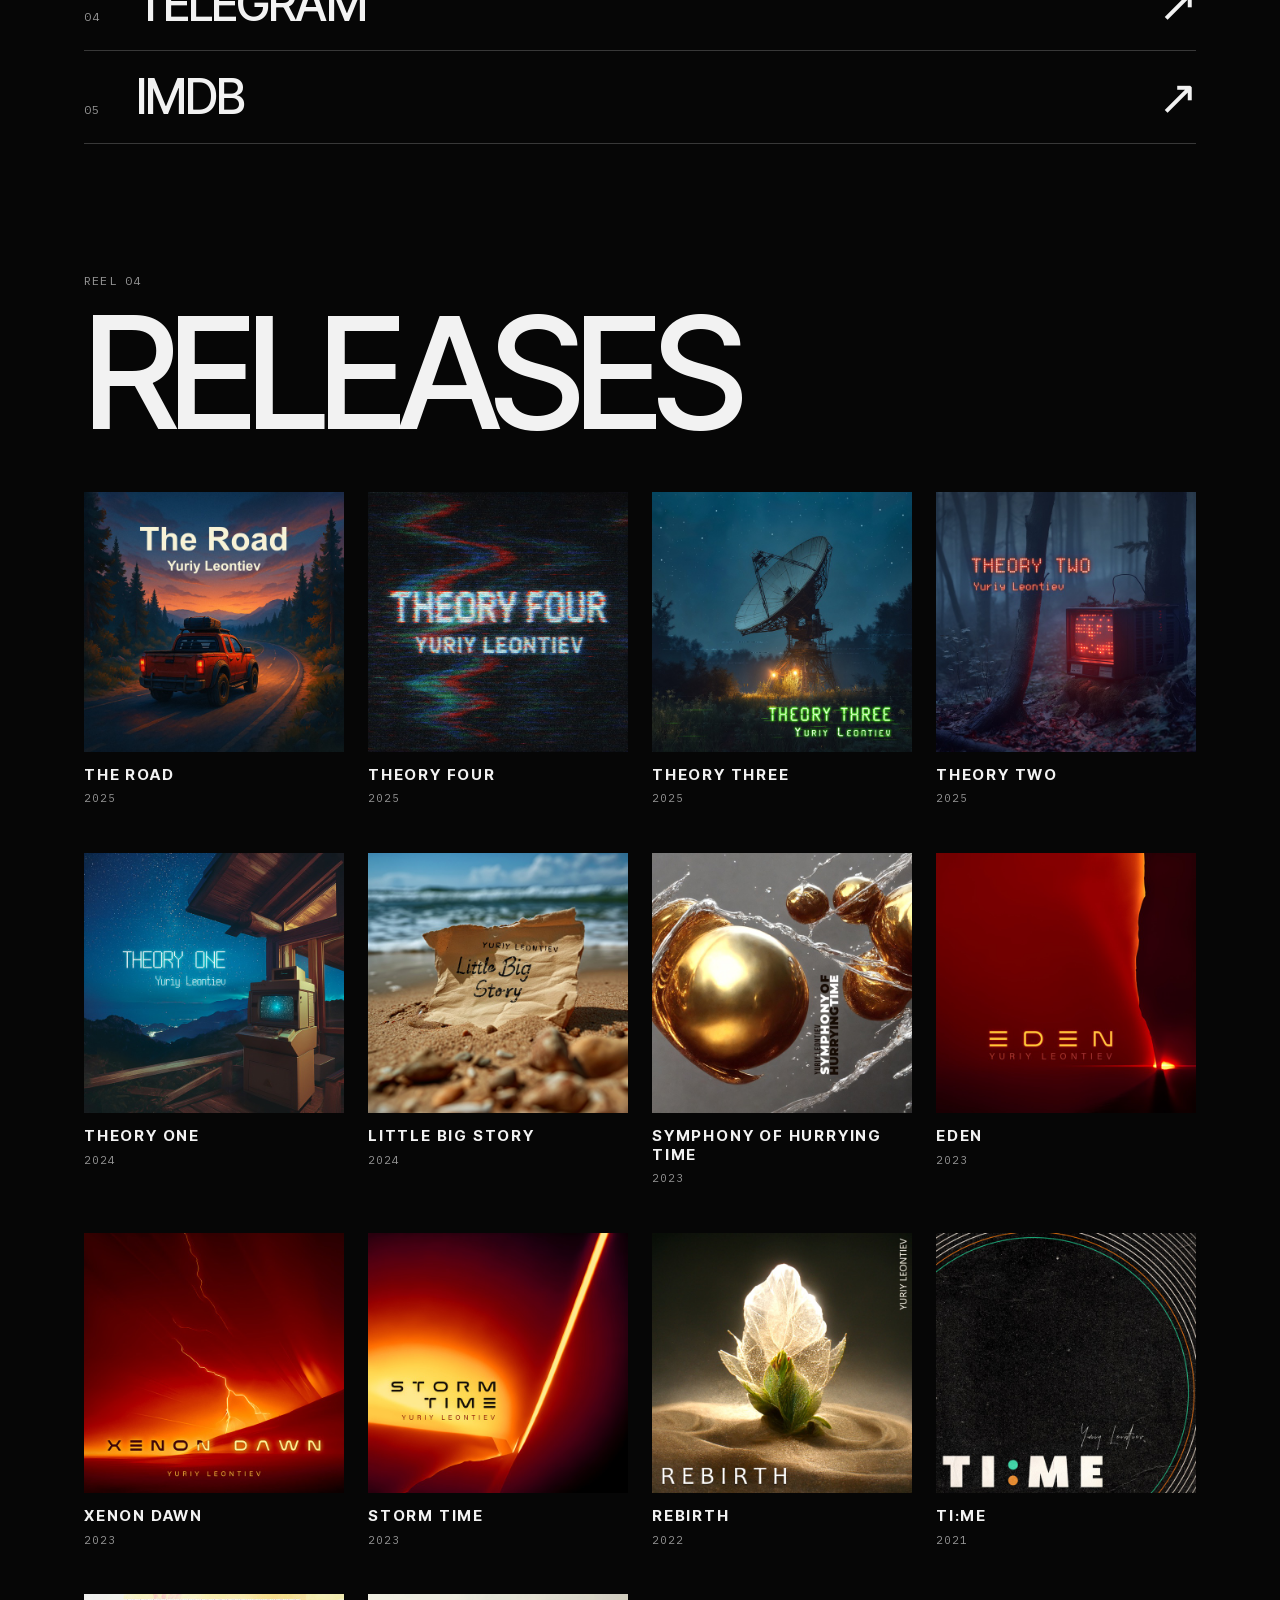
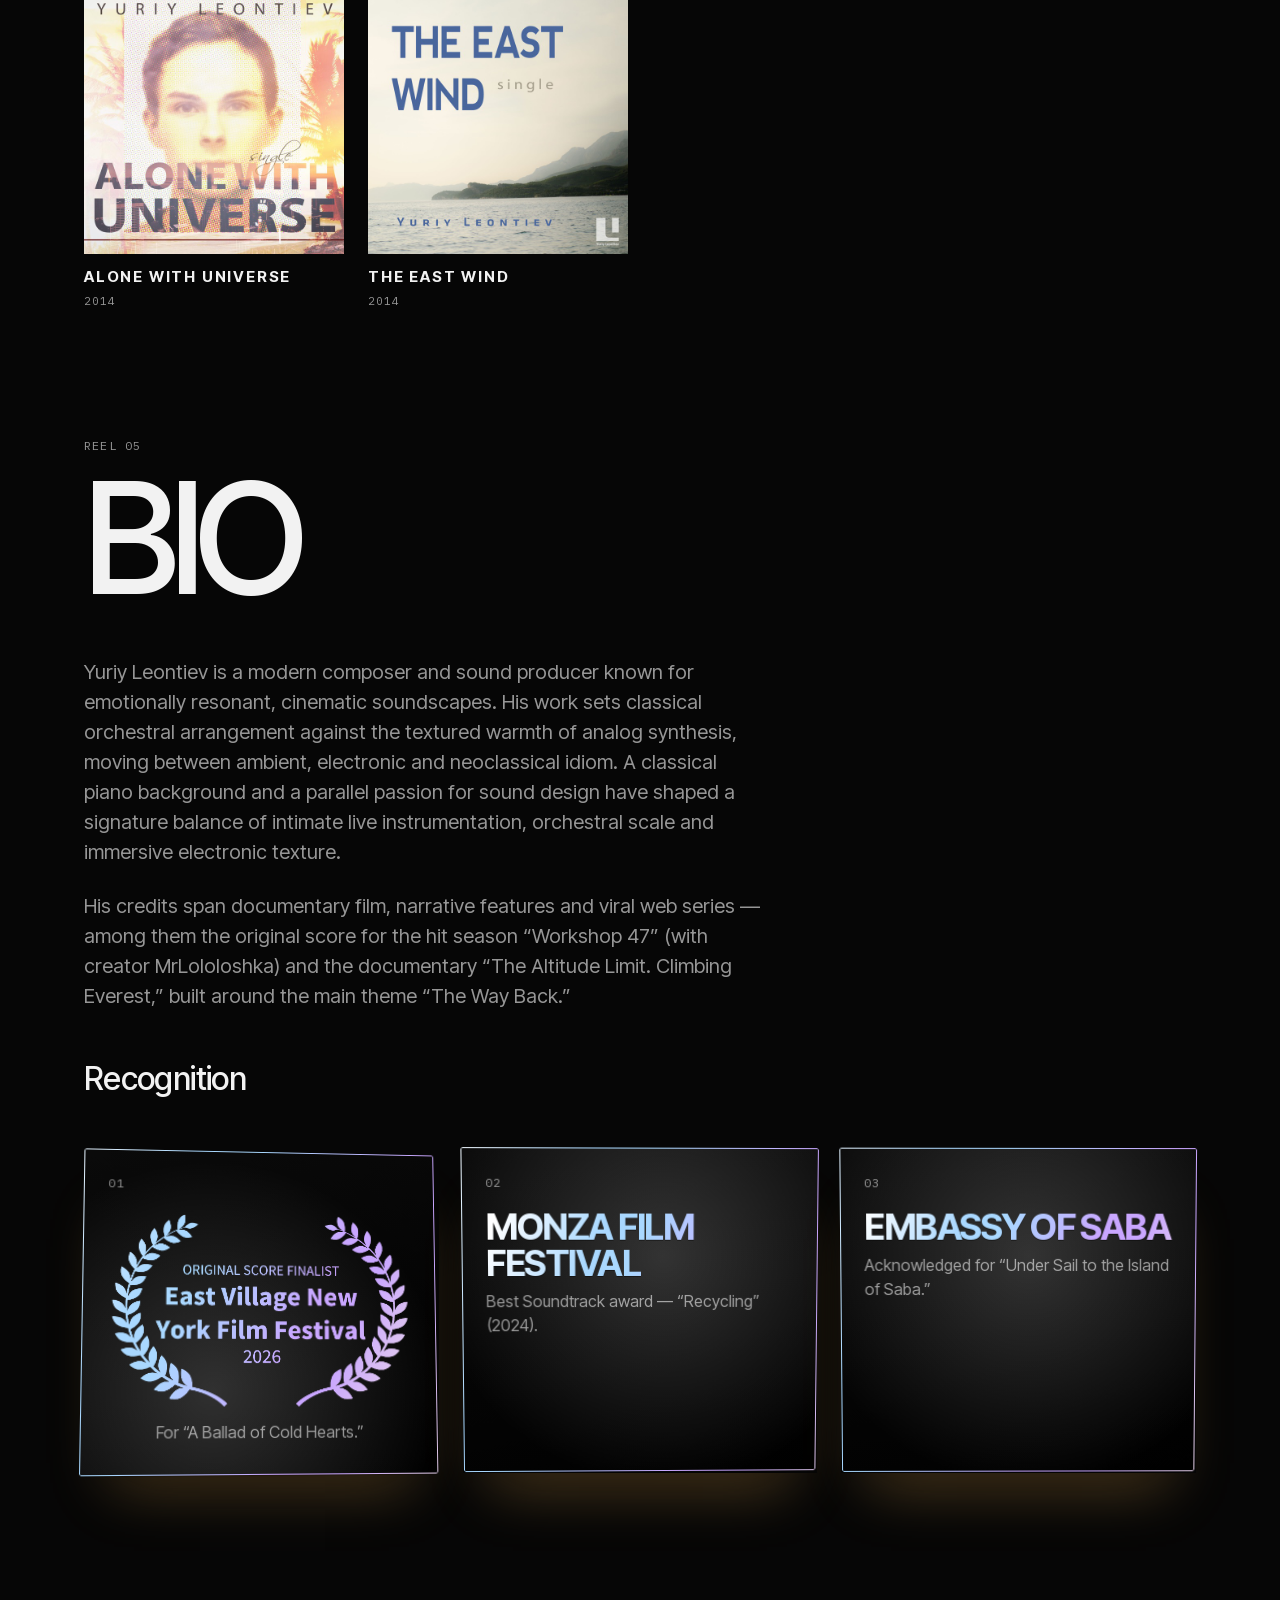
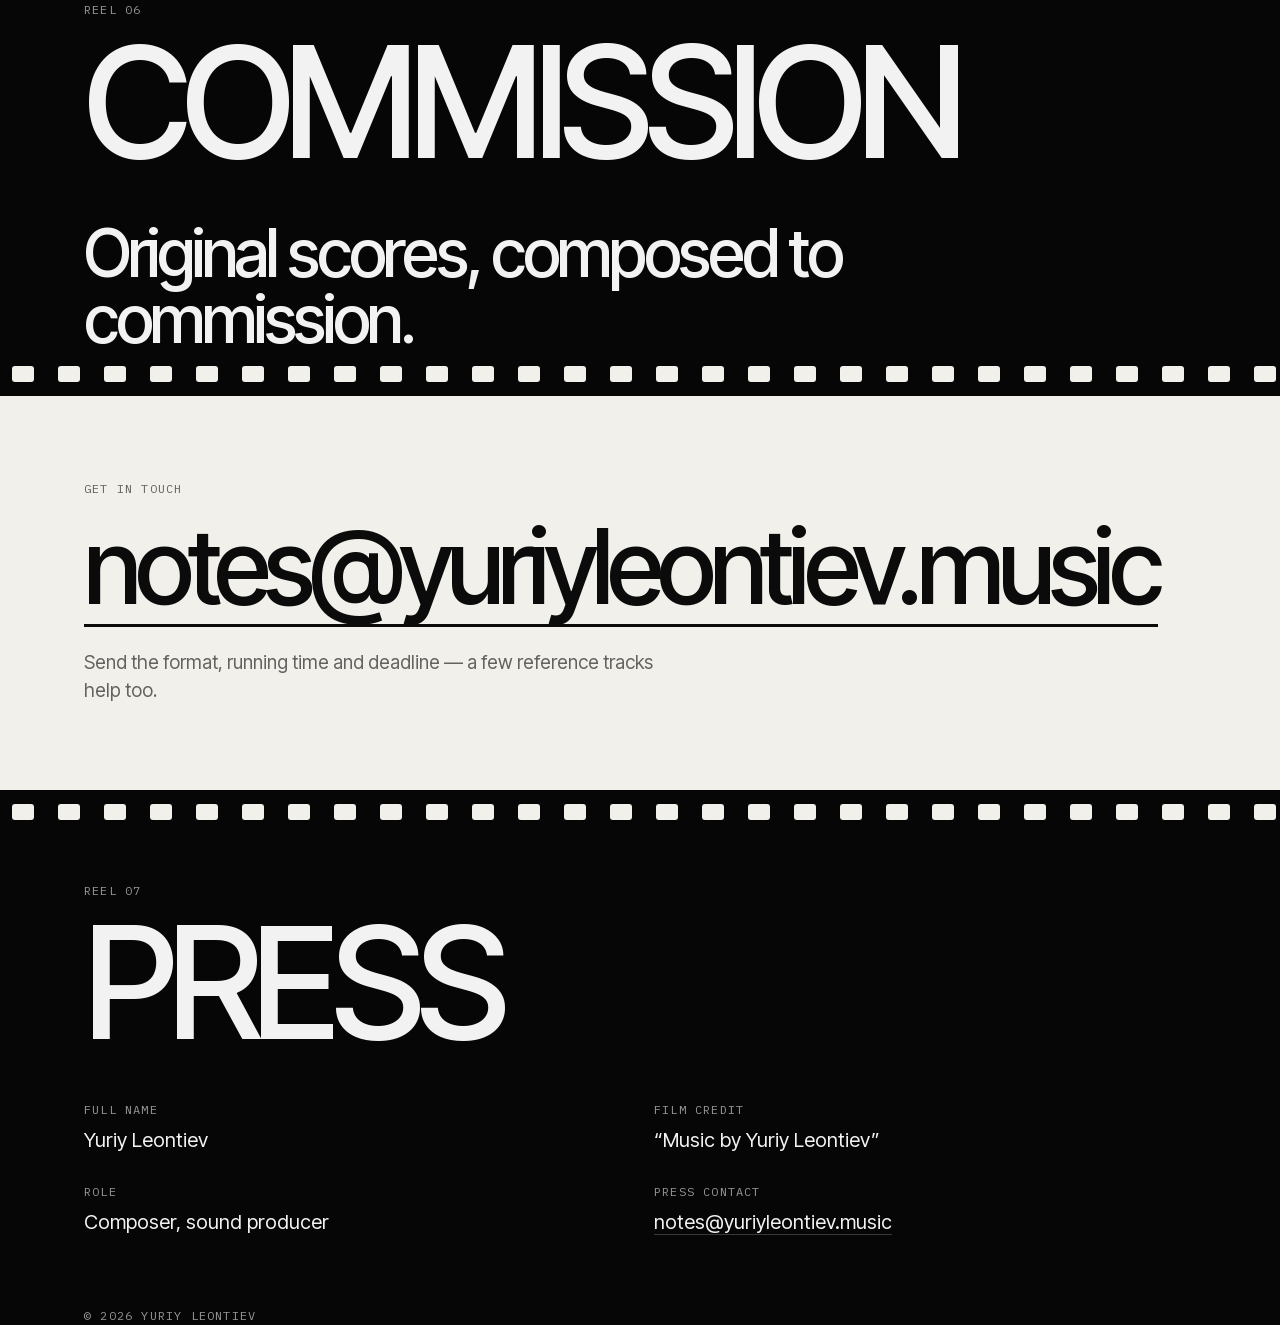
==== commit f5255193: "Hero: Rate the Workshop 47 tracks button; rating cards without the no-votes caption Co-Authored-By: " ====
--- a/index.html
+++ b/index.html
@@ -155,6 +155,12 @@
   .pc-t .y { display: block; margin-top: 6px; color: var(--ink-2); font-family: var(--mono); font-size: 11px; letter-spacing: .1em; }
   .pin-cap .mono { color: var(--ink-2); white-space: nowrap; }
   button.pin-cap:hover .mono { color: var(--ink); }
+  /* кнопка рейтинга под релизом «Мастерской 47» — ведёт на rating/ */
+  .pin-rate { margin-top: 20px; display: flex; align-items: center; justify-content: center; gap: 12px; min-height: 54px; padding: 12px 18px; border: 1px solid var(--ink);
+    font-size: 13px; font-weight: 700; letter-spacing: .16em; text-transform: uppercase; line-height: 1.3; text-align: center;
+    transition: background .2s, color .2s, transform .25s; animation: pinIn 1s cubic-bezier(.2,.7,.2,1) 1.3s both; }
+  .pin-rate svg { flex: none; width: 18px; height: 18px; fill: #F2A93B; filter: drop-shadow(0 0 6px rgba(242, 169, 59, .6)); transition: fill .2s; }
+  .pin-rate:hover { background: var(--ink); color: var(--paper); transform: translateY(-2px); }
   .cd { margin-top: 22px; display: flex; justify-content: space-between; align-items: flex-start; animation: pinIn 1s cubic-bezier(.2,.7,.2,1) 1.3s both; }
   .cd-u { flex: 1 1 0; display: flex; flex-direction: column; align-items: center; gap: 8px; min-width: 0; }
   .cd-n { display: block; font-family: var(--mono); font-weight: 500; font-size: clamp(30px, 9vw, 50px); line-height: 1; letter-spacing: -.02em; font-variant-numeric: tabular-nums; color: #fff4e2;
@@ -610,6 +616,9 @@
         : '<div class="feat"><img src="' + feat.cover + '" alt="' + esc(feat.title) + '" width="1080" height="1080"></div>' +
           '<div class="pin-cap">' + cap + '</div>'));
       if (!live && d) countdown(new Date(+d[1], d[2] - 1, +d[3])); // полночь дня релиза по времени зрителя
+      if (/workshop\s*47/i.test(feat.title)) $("pin").insertAdjacentHTML("beforeend",
+        '<a class="pin-rate" href="rating/"><svg viewBox="0 0 24 24" aria-hidden="true"><path d="M12 1.8l3.1 6.4 7 .9-5.1 4.9 1.3 7L12 17.6 5.7 21l1.3-7L1.9 9.1l7-.9z"/></svg>' +
+        pair("Rate the Workshop 47 tracks", "Рейтинг треков Мастерской 47") + '</a>');
     }
 
     // обратный отсчёт под обложкой до выхода релиза
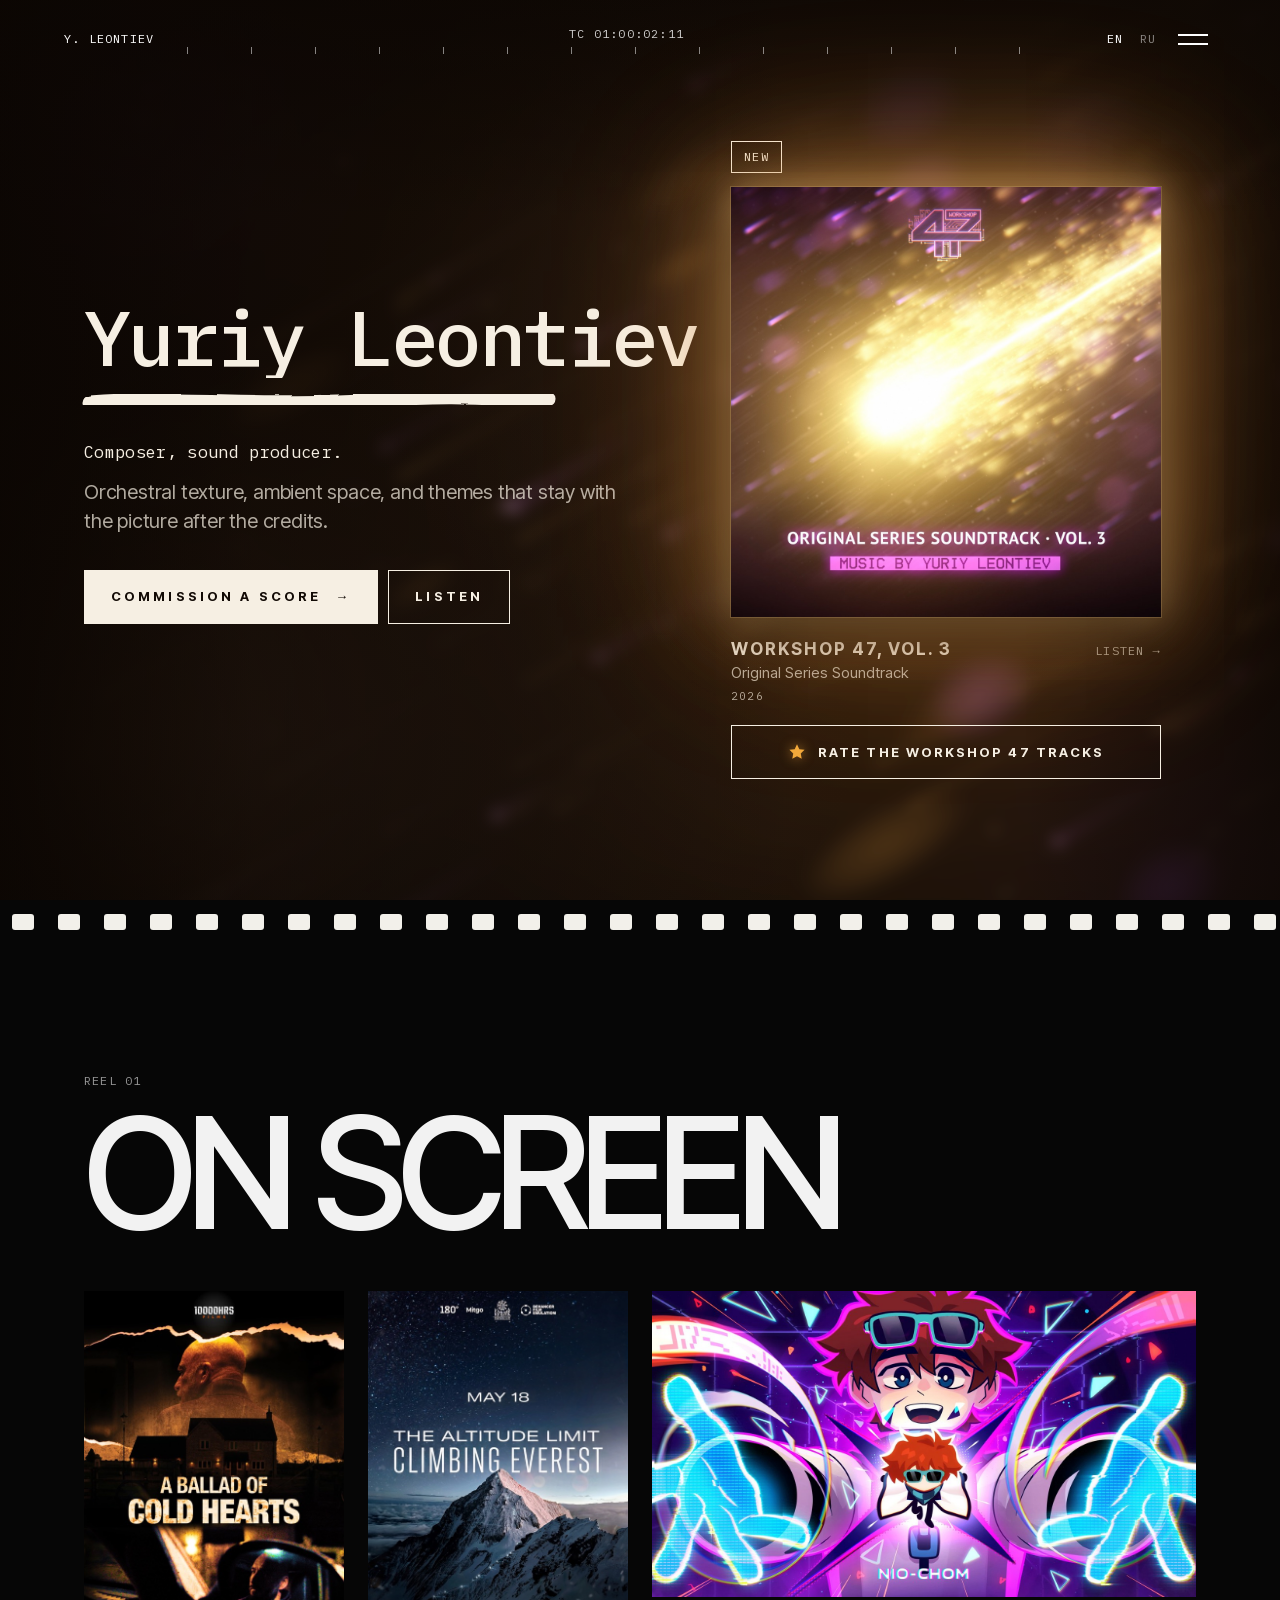
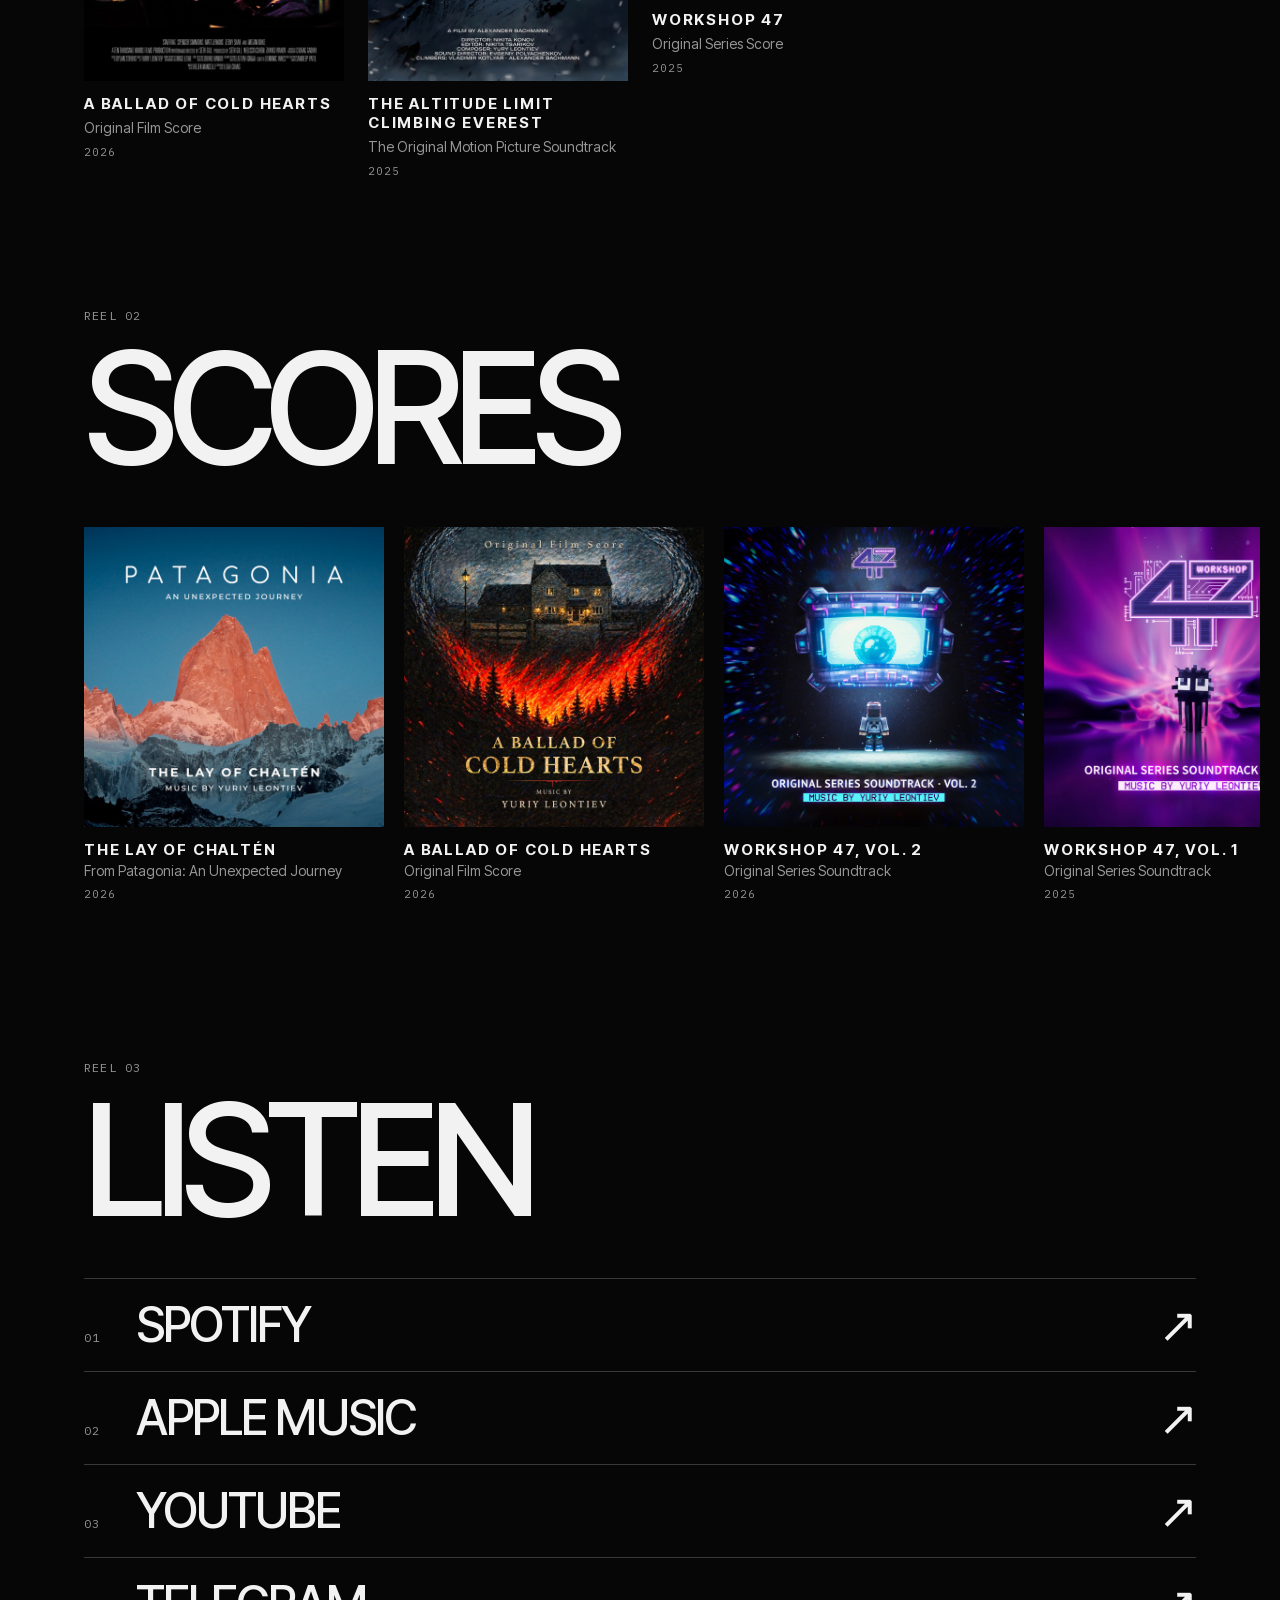
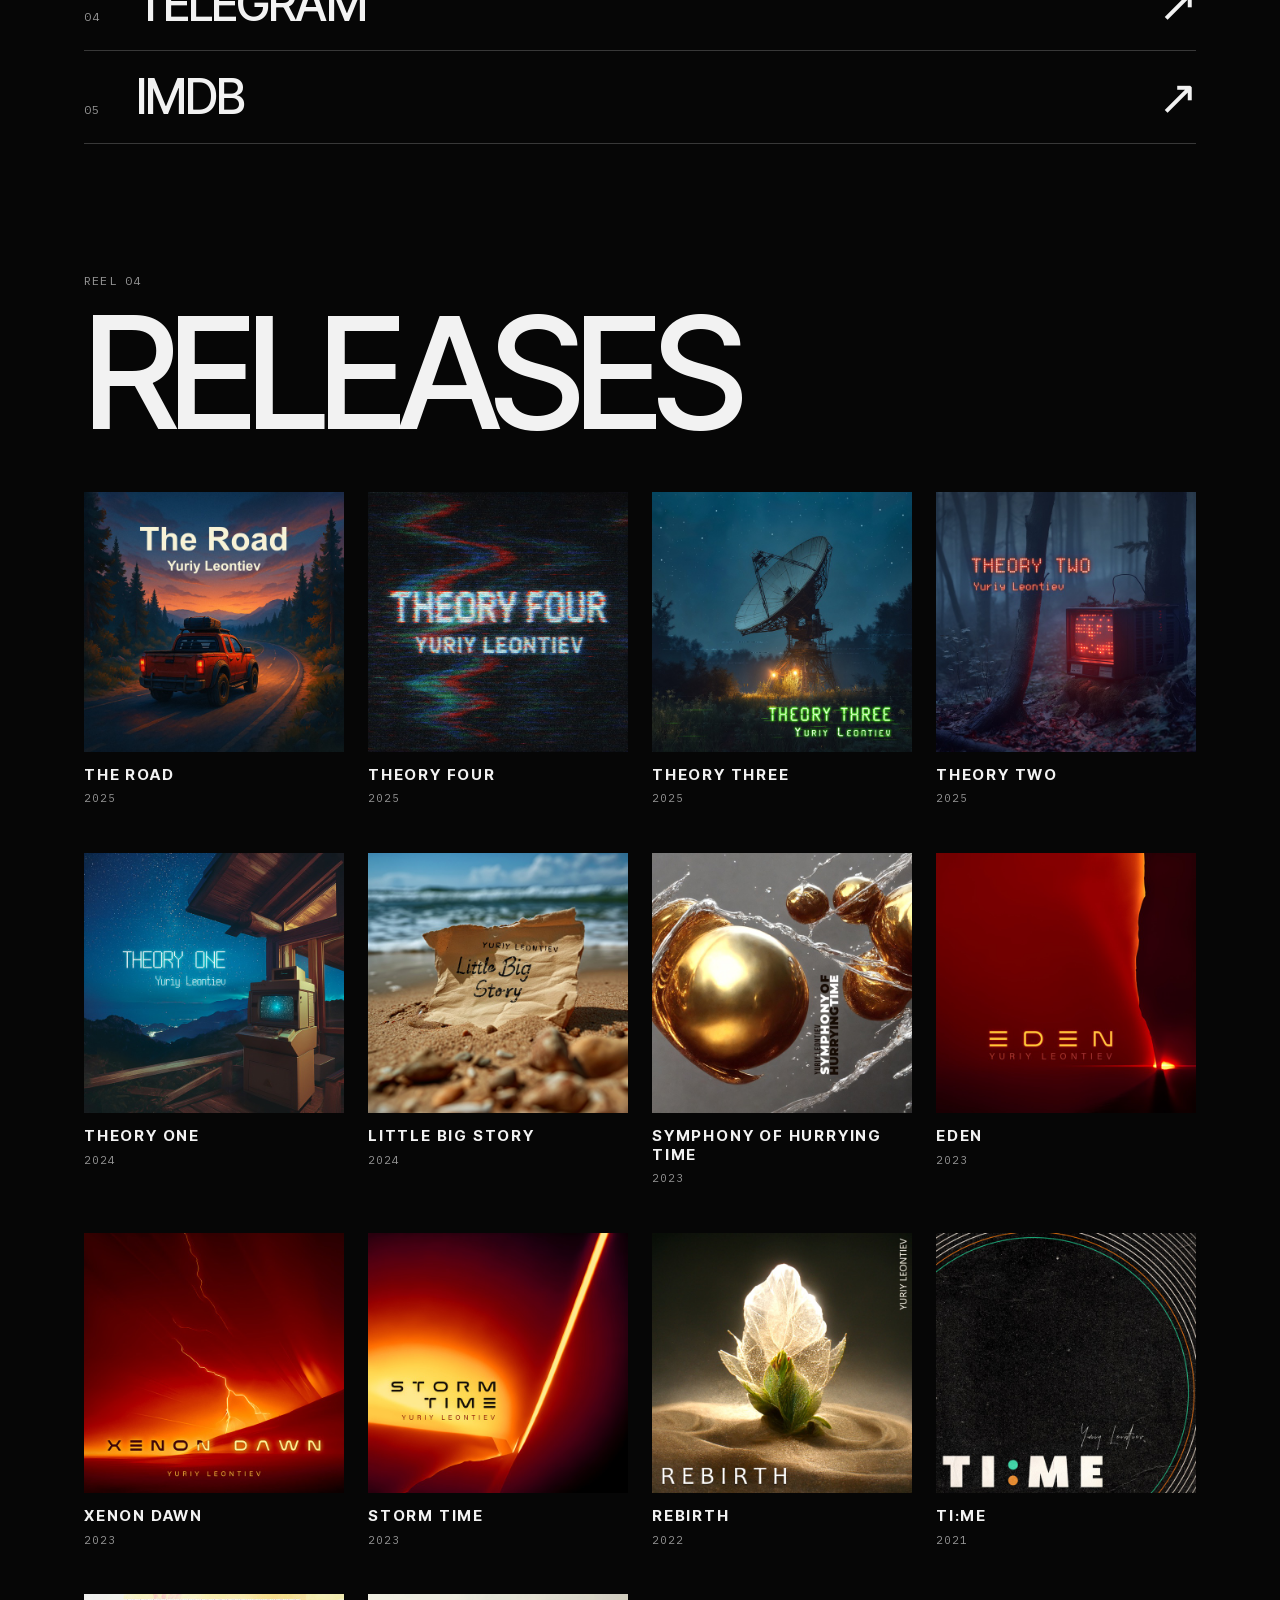
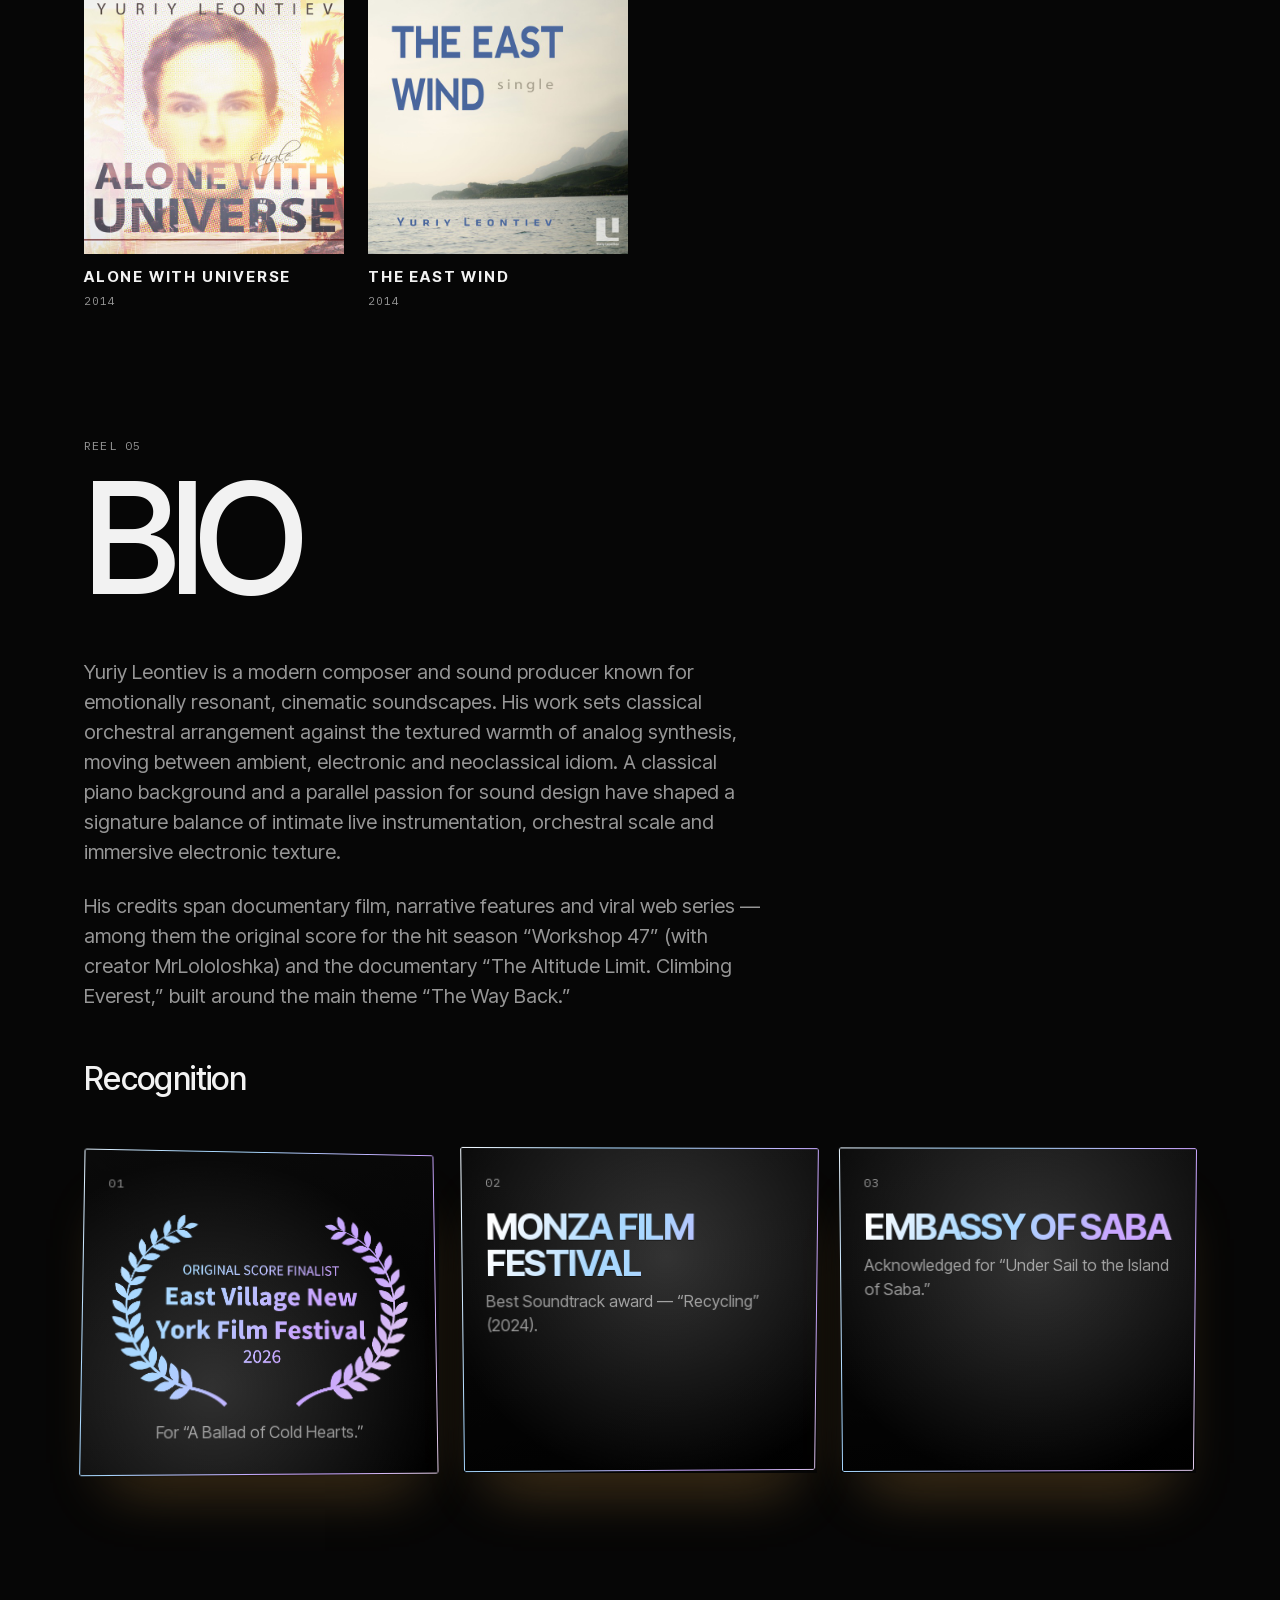
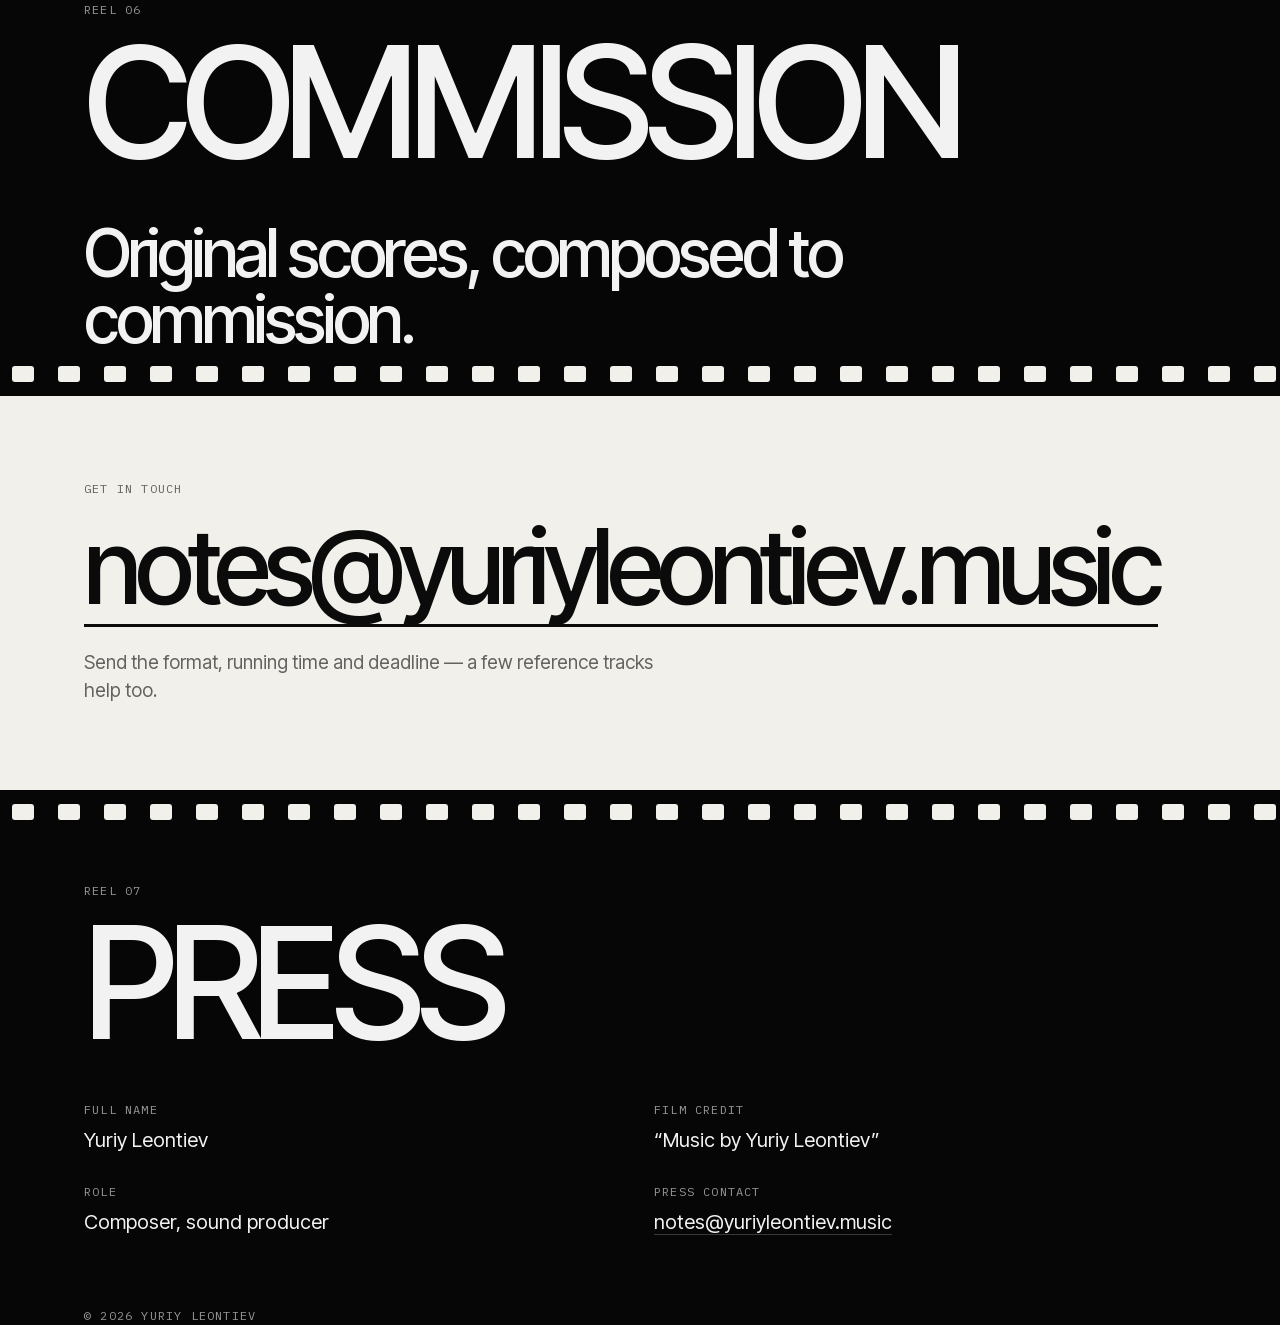
==== commit 1309071b: "Rating: «Мастерской [47]» in Russian Co-Authored-By: Claude Opus 5.5 <noreply@anthropic.com>" ====
--- a/index.html
+++ b/index.html
@@ -618,7 +618,7 @@
       if (!live && d) countdown(new Date(+d[1], d[2] - 1, +d[3])); // полночь дня релиза по времени зрителя
       if (/workshop\s*47/i.test(feat.title)) $("pin").insertAdjacentHTML("beforeend",
         '<a class="pin-rate" href="rating/"><svg viewBox="0 0 24 24" aria-hidden="true"><path d="M12 1.8l3.1 6.4 7 .9-5.1 4.9 1.3 7L12 17.6 5.7 21l1.3-7L1.9 9.1l7-.9z"/></svg>' +
-        pair("Rate the Workshop 47 tracks", "Рейтинг треков Мастерской 47") + '</a>');
+        pair("Rate the Workshop 47 tracks", "Рейтинг треков Мастерской [47]") + '</a>');
     }
 
     // обратный отсчёт под обложкой до выхода релиза
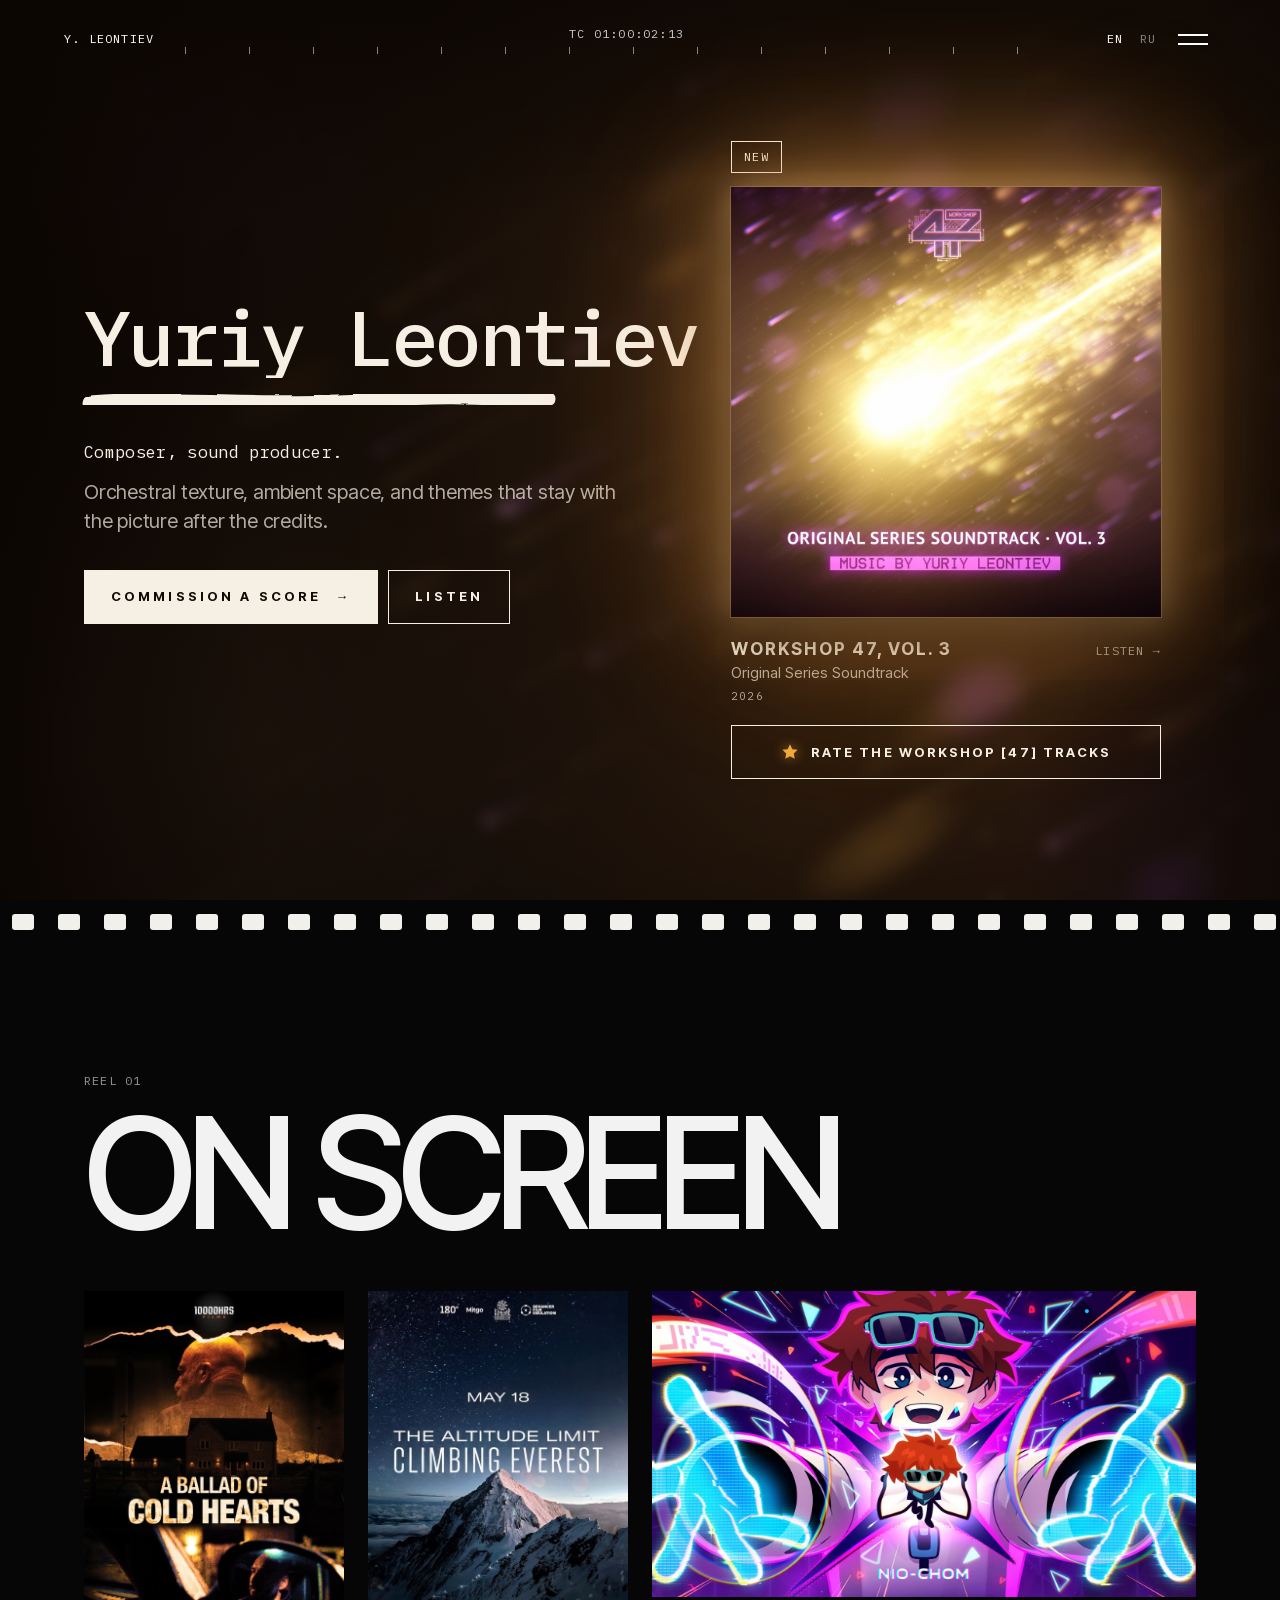
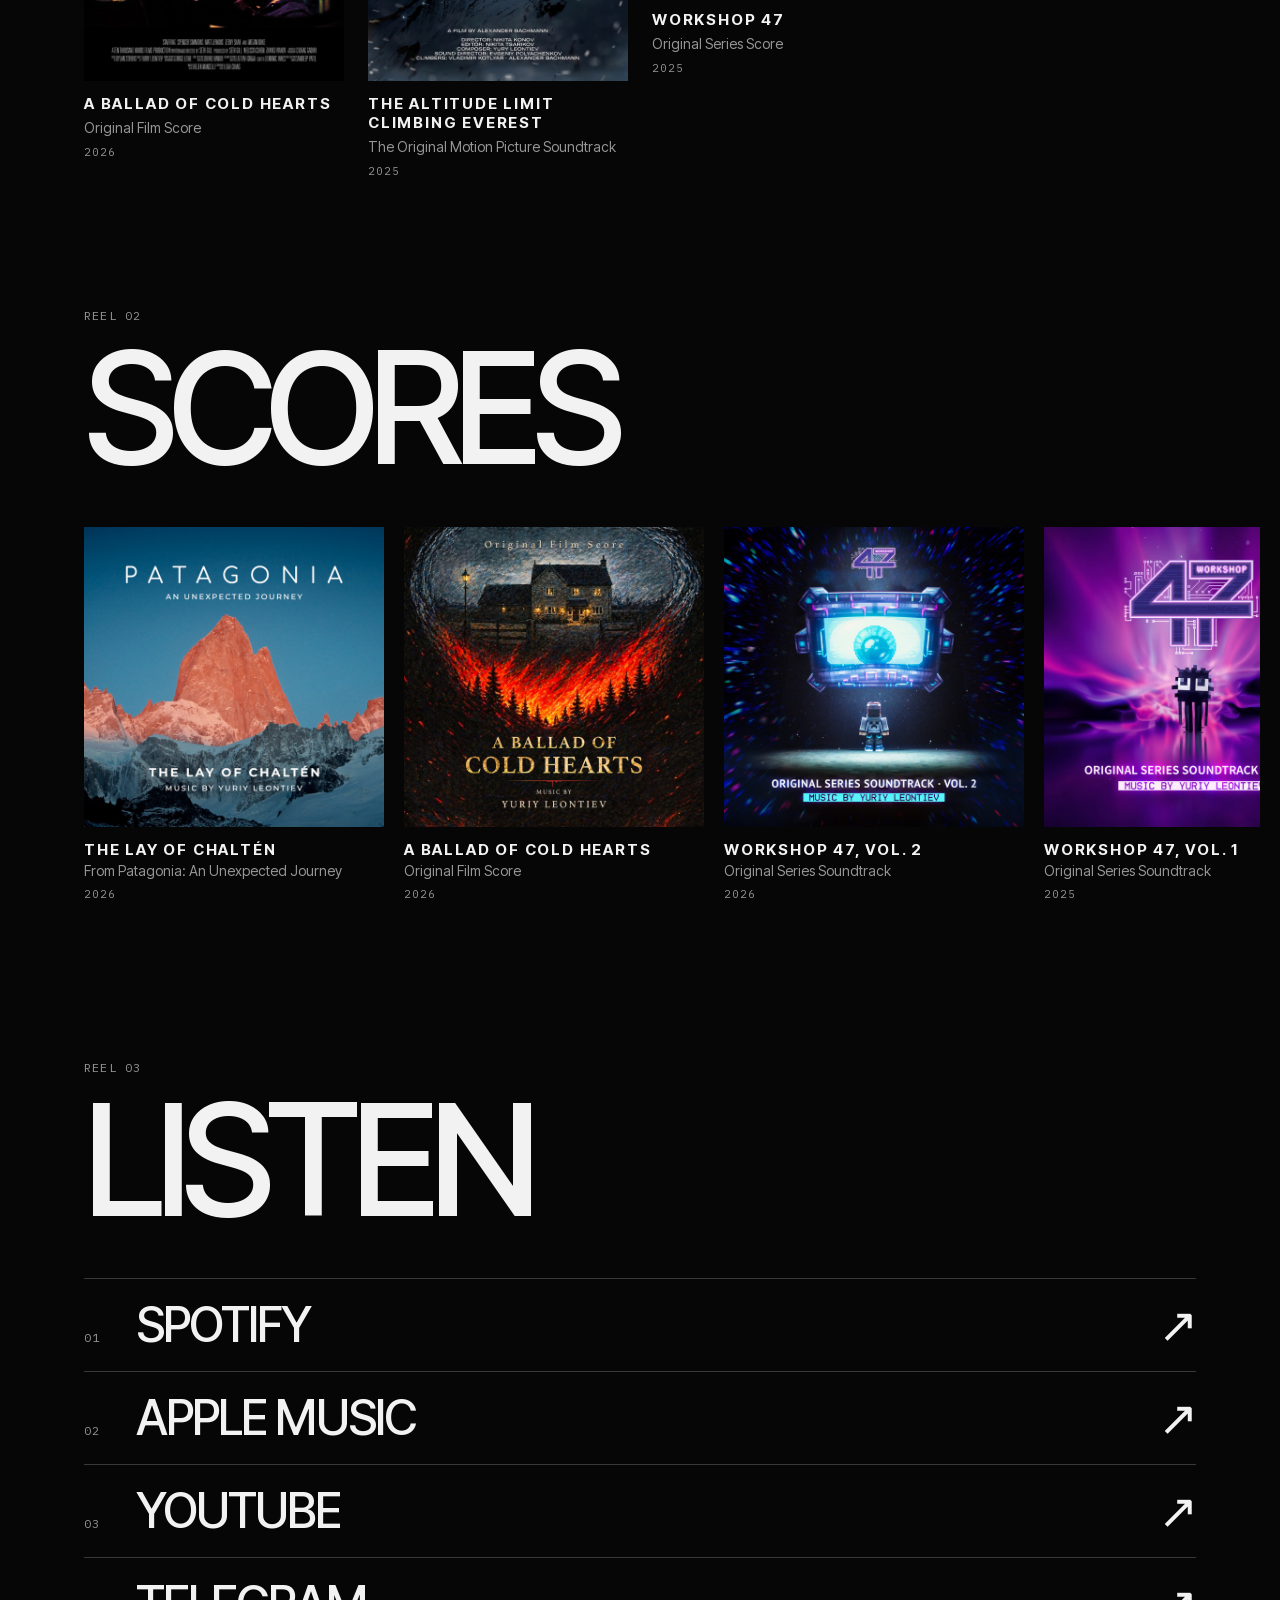
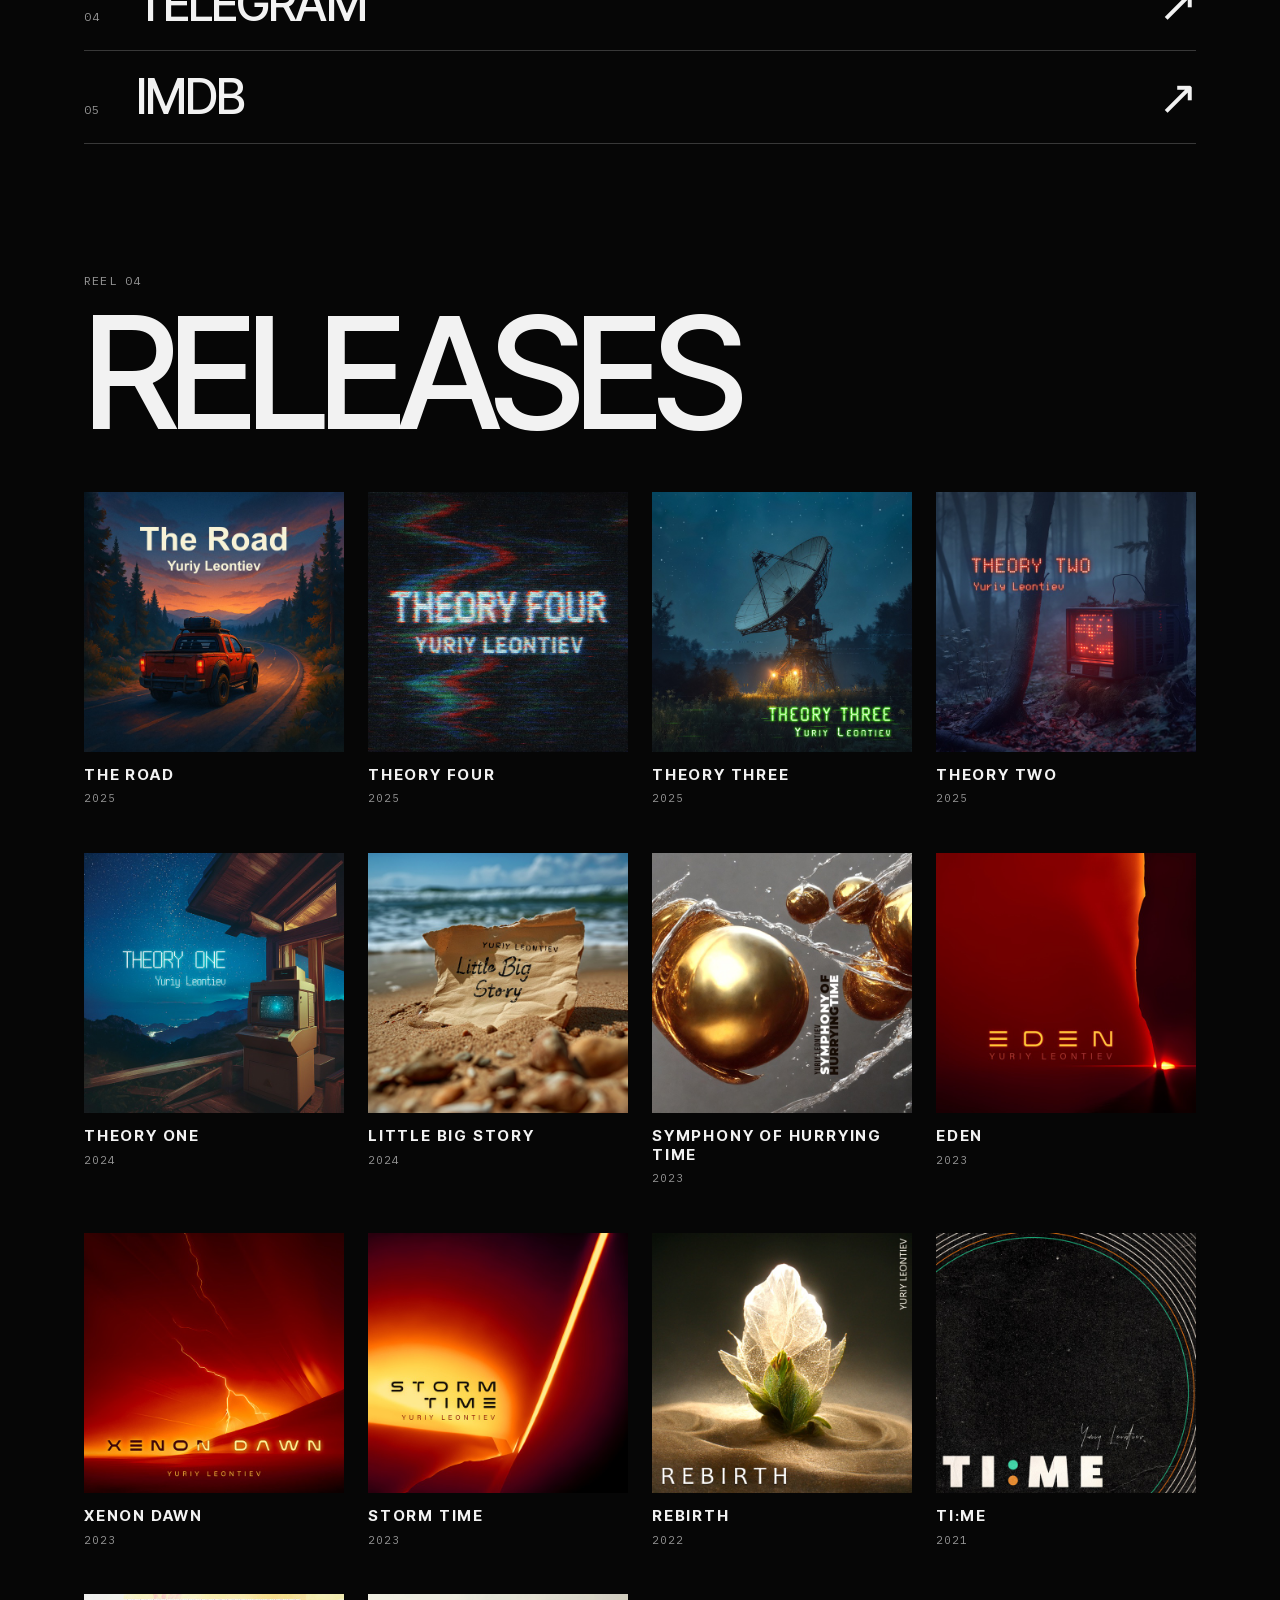
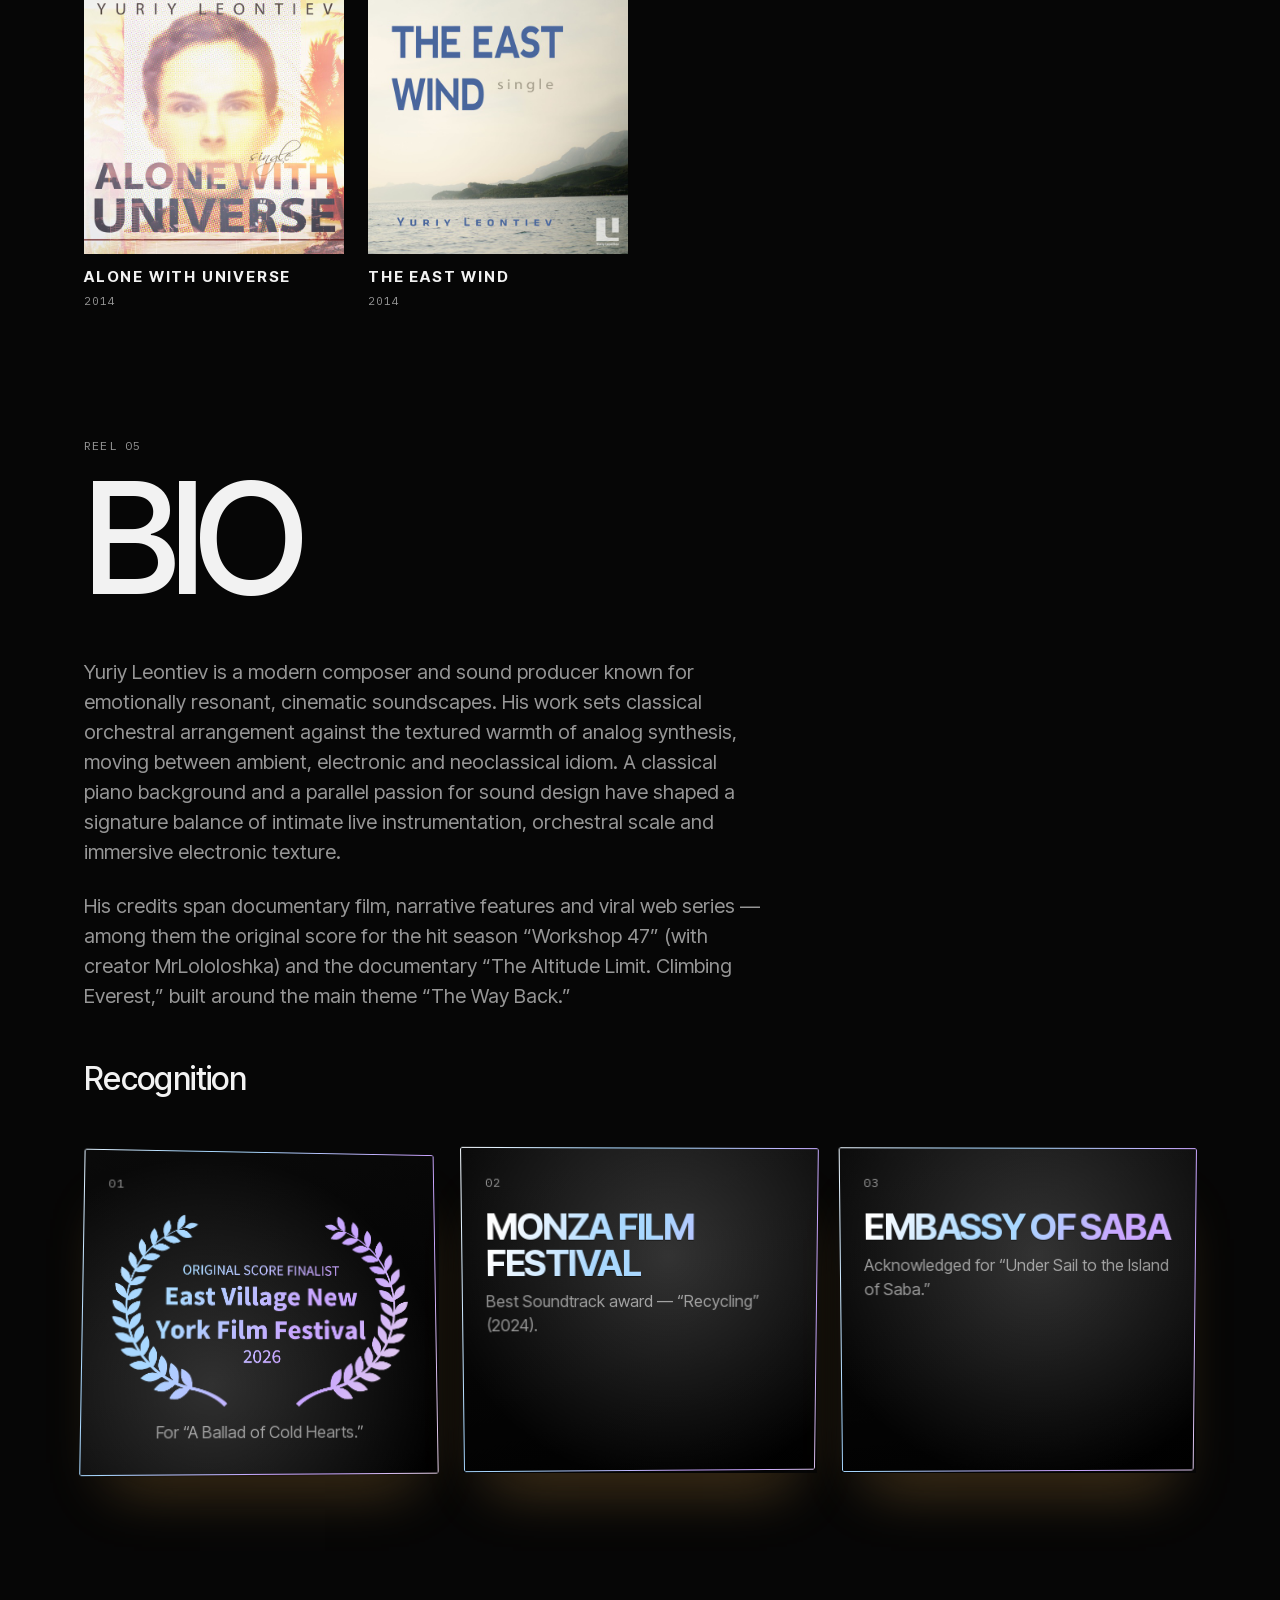
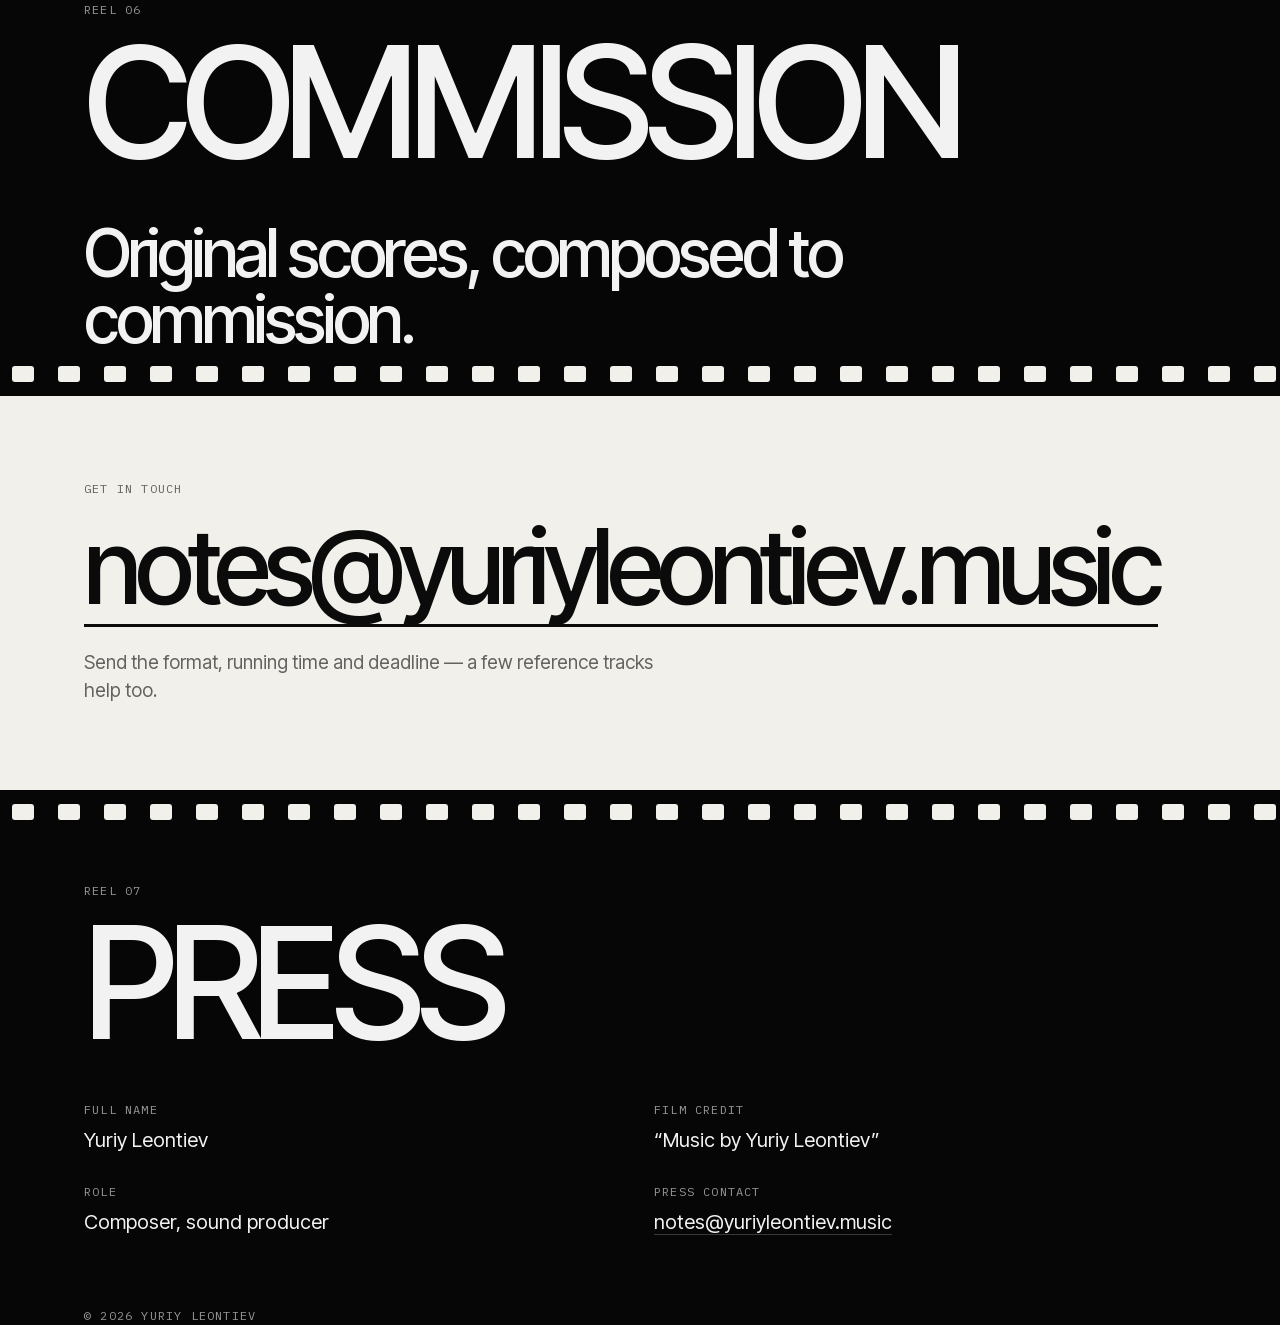
==== commit bbaf28d0: "Rating: «Workshop [47]» in English too Co-Authored-By: Claude Opus 5.5 <noreply@anthropic.com>" ====
--- a/index.html
+++ b/index.html
@@ -618,7 +618,7 @@
       if (!live && d) countdown(new Date(+d[1], d[2] - 1, +d[3])); // полночь дня релиза по времени зрителя
       if (/workshop\s*47/i.test(feat.title)) $("pin").insertAdjacentHTML("beforeend",
         '<a class="pin-rate" href="rating/"><svg viewBox="0 0 24 24" aria-hidden="true"><path d="M12 1.8l3.1 6.4 7 .9-5.1 4.9 1.3 7L12 17.6 5.7 21l1.3-7L1.9 9.1l7-.9z"/></svg>' +
-        pair("Rate the Workshop 47 tracks", "Рейтинг треков Мастерской [47]") + '</a>');
+        pair("Rate the Workshop&nbsp;[47] tracks", "Рейтинг треков Мастерской [47]") + '</a>');
     }
 
     // обратный отсчёт под обложкой до выхода релиза
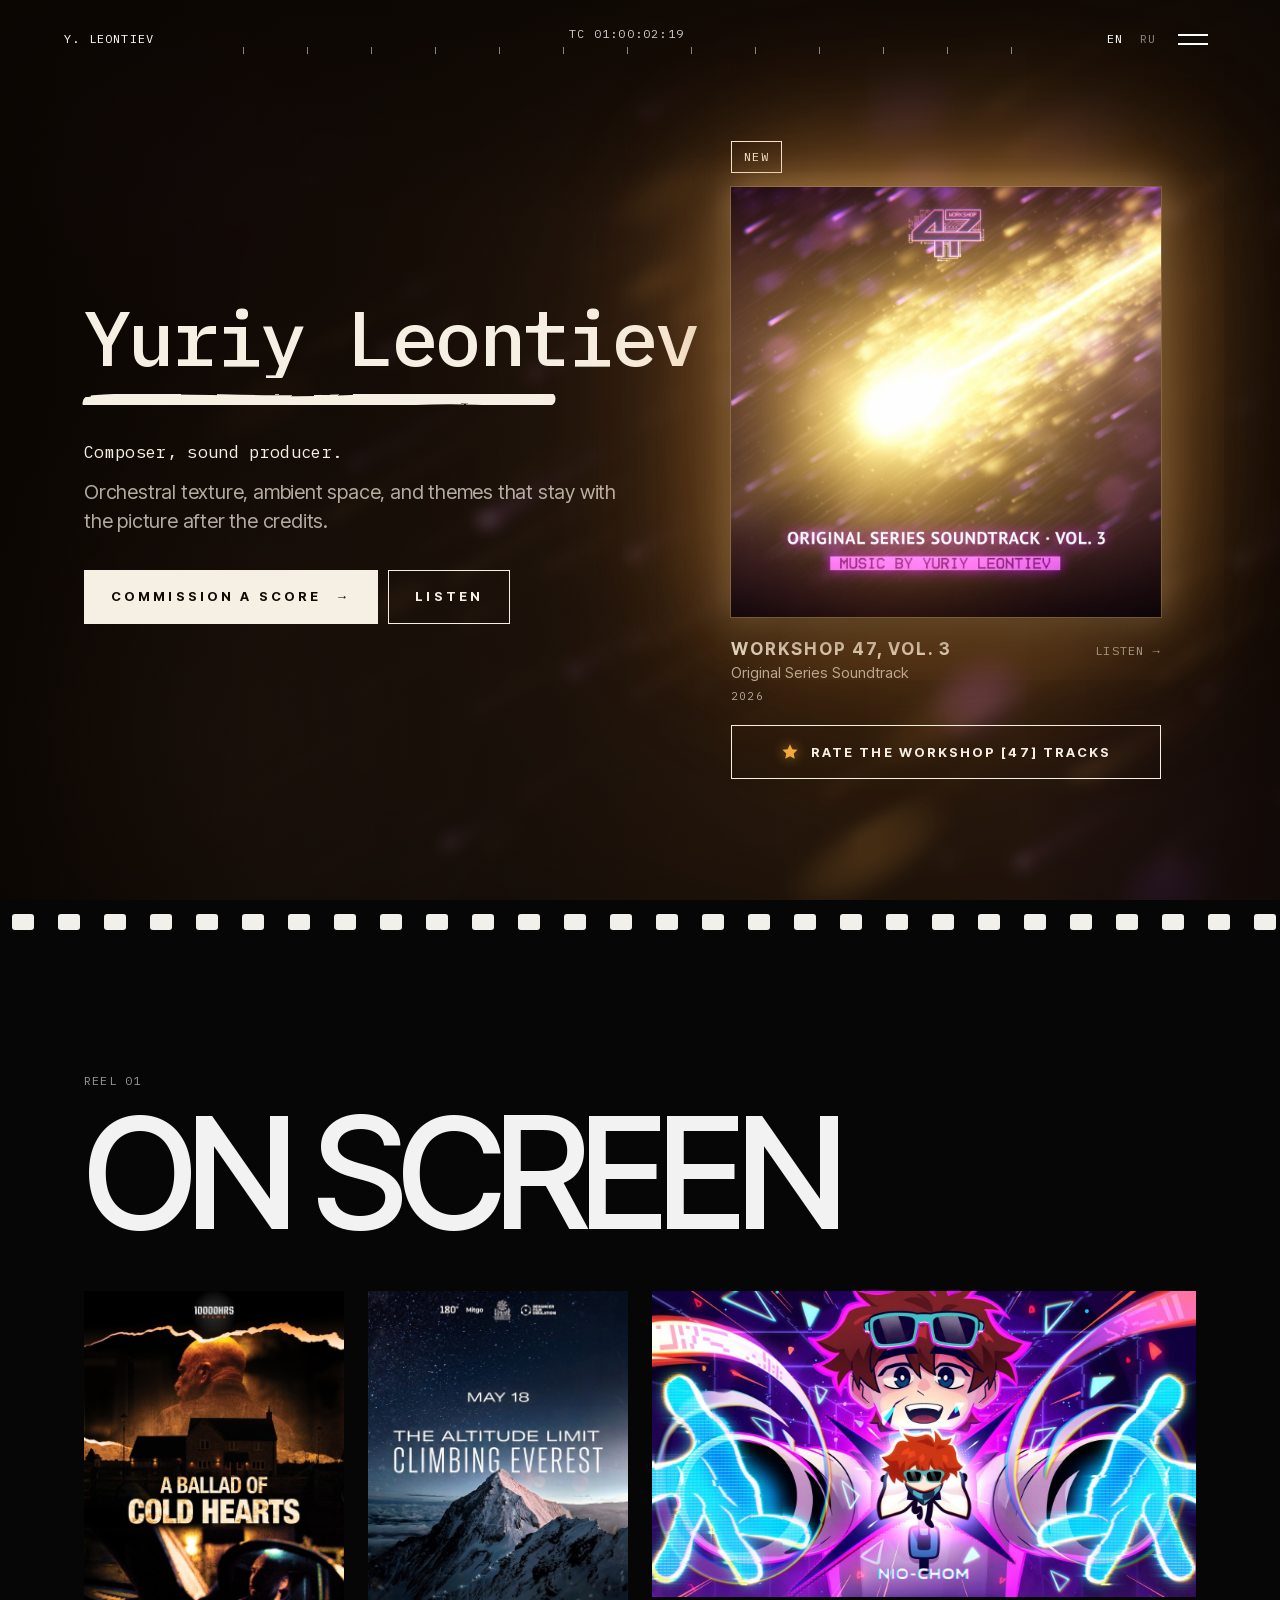
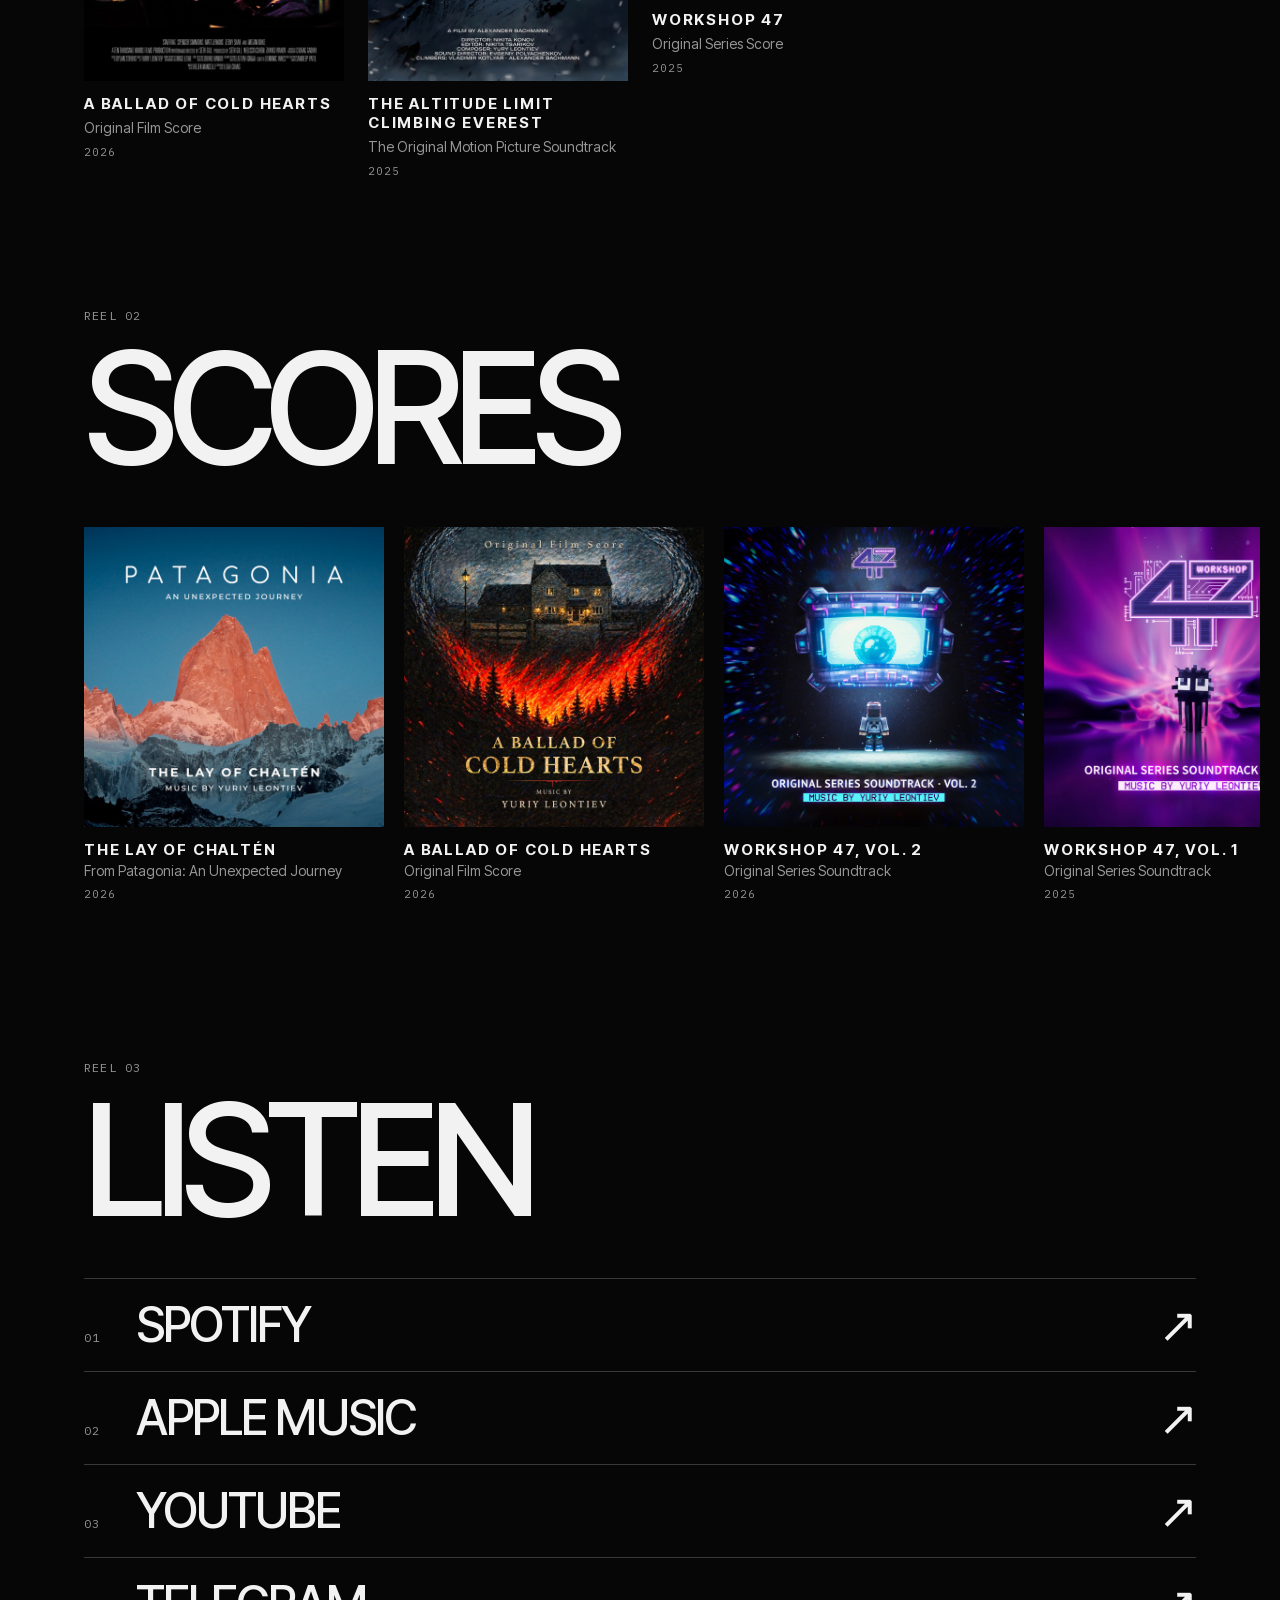
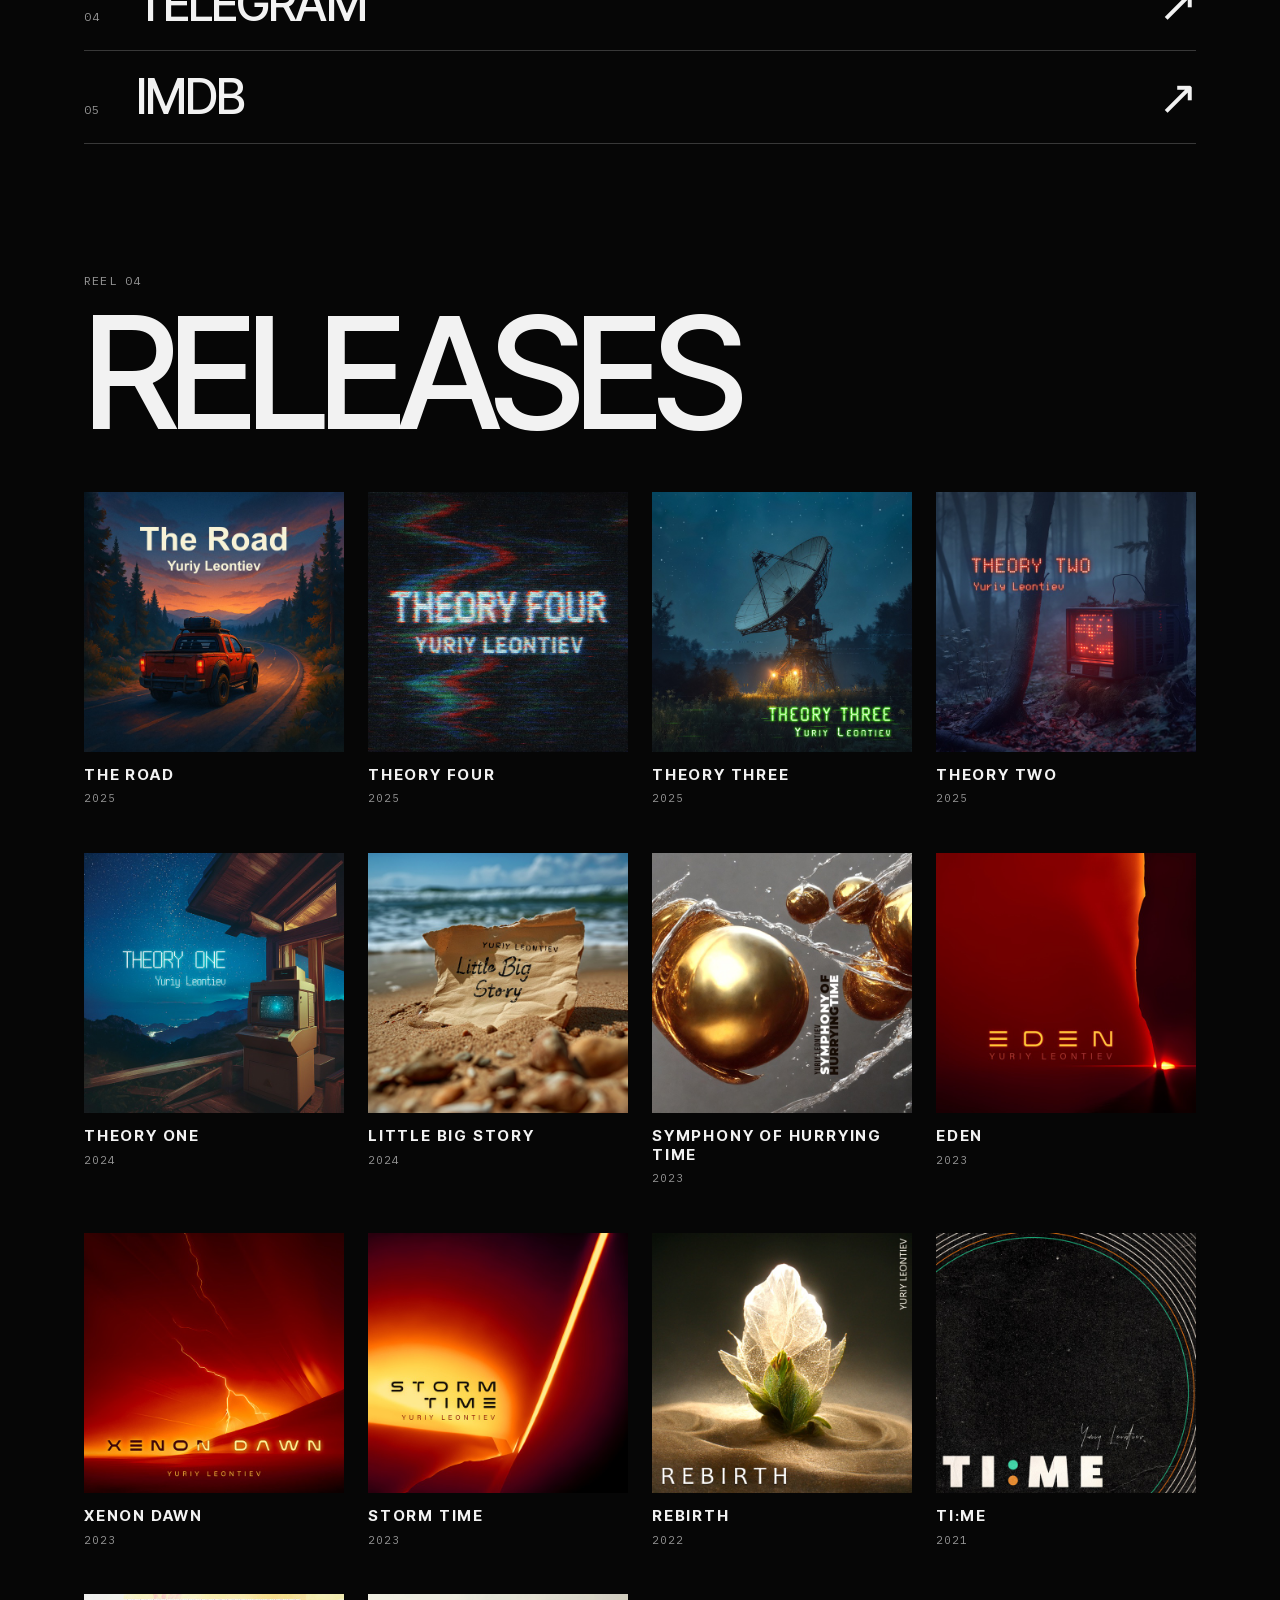
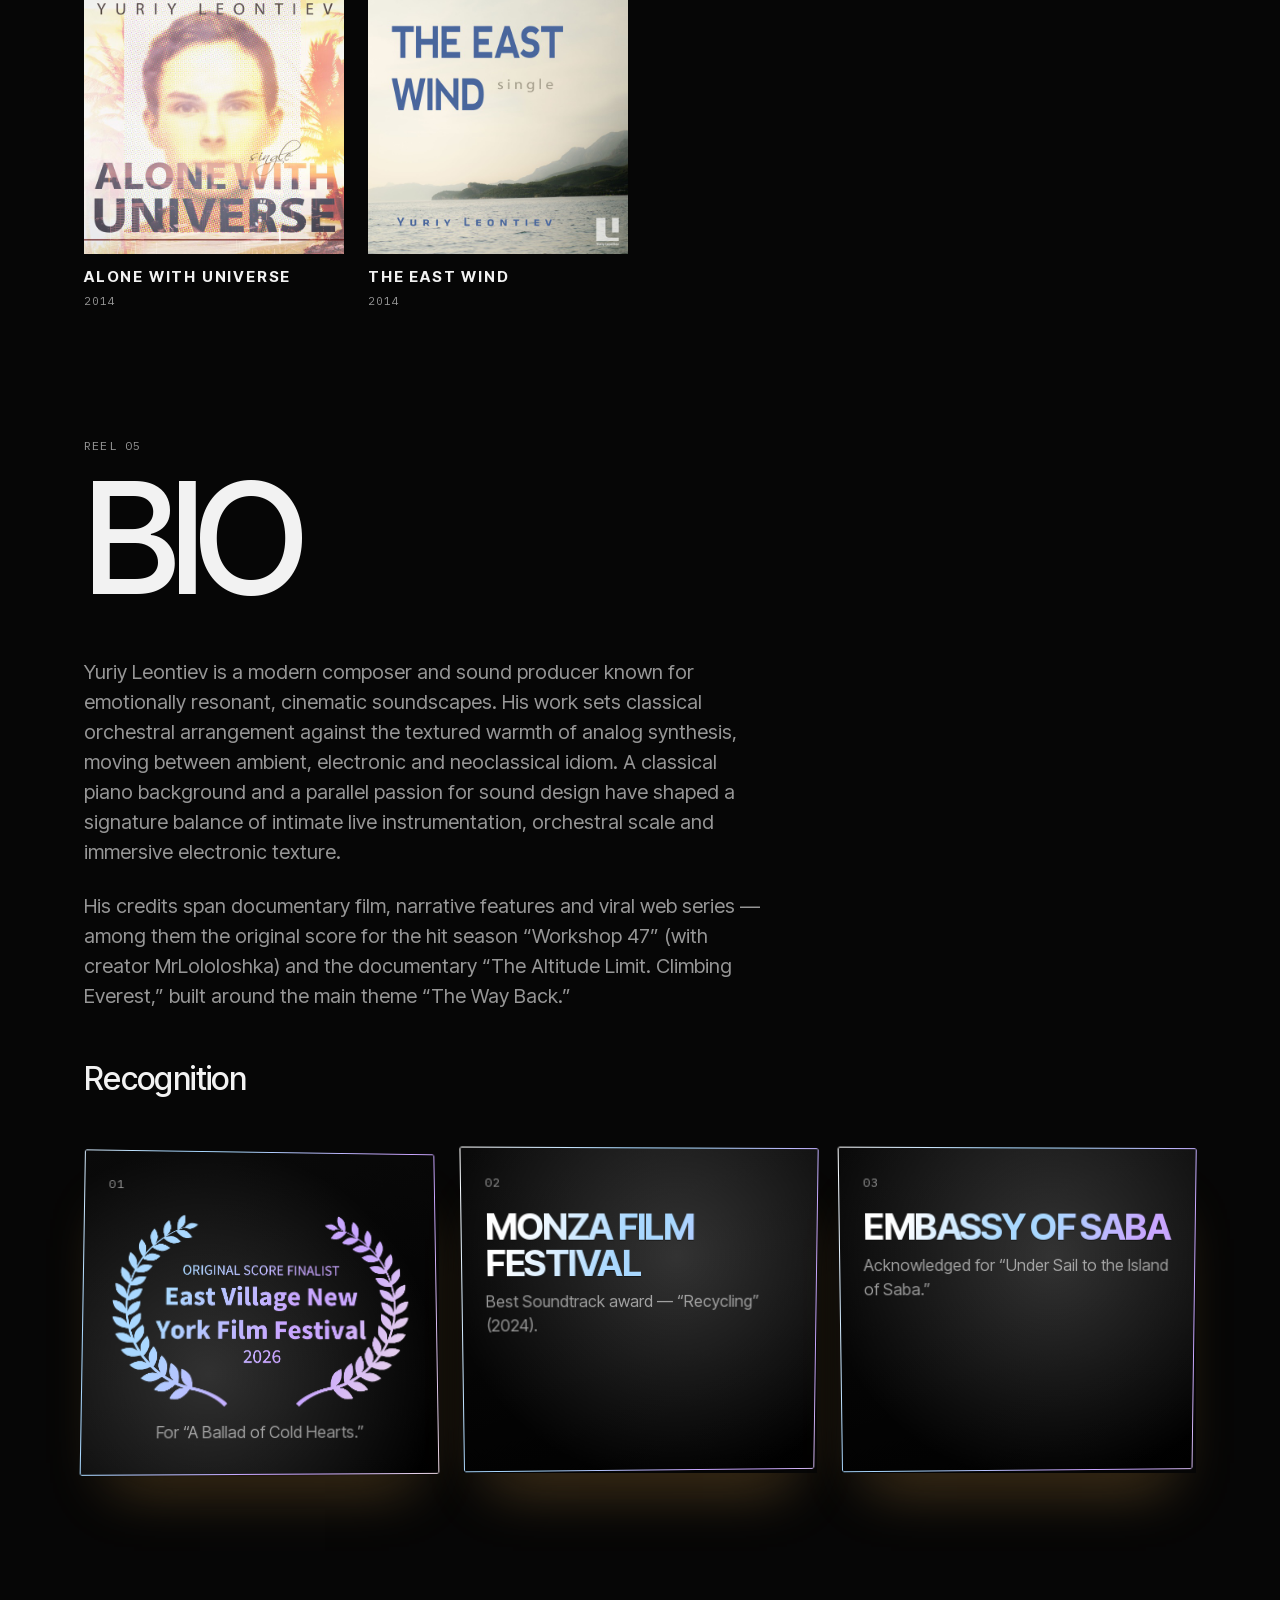
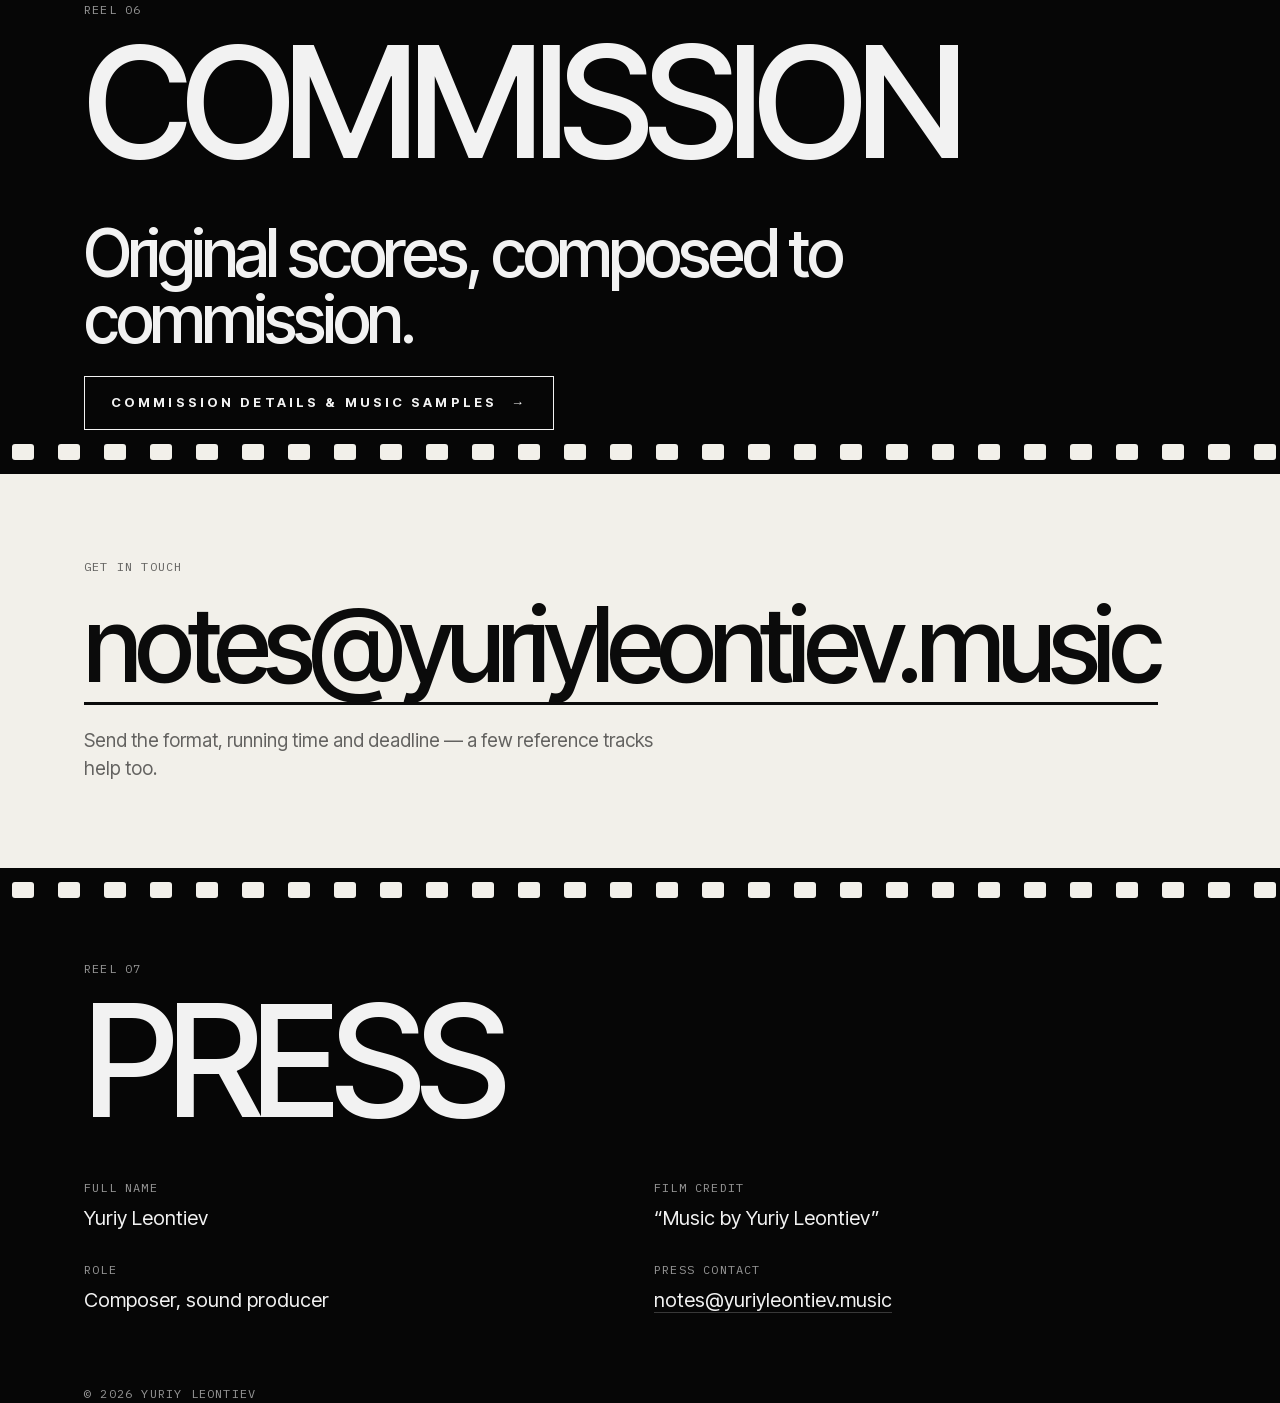
==== commit 17d4c739: "Add Commission page and verified-agent portfolio pilot" ====
--- a/index.html
+++ b/index.html
@@ -1,5 +1,5 @@
 <!doctype html>
-<html lang="en">
+<html lang="en" data-lang="en">
 <head>
 <meta charset="utf-8">
 <meta name="viewport" content="width=device-width, initial-scale=1, viewport-fit=cover">
@@ -508,6 +508,7 @@
         <span data-l="en">Original scores, composed to commission.</span>
         <span data-l="ru">Оригинальная музыка — по индивидуальному заказу.</span>
       </h3>
+      <a class="btn line" style="margin-top:24px" href="/commission/" hreflang="en"><span data-l="en">Commission details &amp; music samples</span><span data-l="ru">Об услуге и примеры музыки (EN)</span> <span aria-hidden="true">→</span></a>
     </div>
   </section>
 
--- a/fonts.css
+++ b/fonts.css
@@ -5,3 +5,5 @@
 @font-face { font-family: 'Inter Tight'; font-style: normal; font-weight: 300 800; font-display: swap; src: url(fonts/inter-tight-300-800-cyrillic.woff2) format('woff2'); unicode-range: U+0301, U+0400-045F, U+0490-0491, U+04B0-04B1, U+2116; }
 @font-face { font-family: 'Inter Tight'; font-style: normal; font-weight: 300 800; font-display: swap; src: url(fonts/inter-tight-300-800-latin.woff2) format('woff2'); unicode-range: U+0000-00FF, U+0131, U+0152-0153, U+02BB-02BC, U+02C6, U+02DA, U+02DC, U+0304, U+0308, U+0329, U+2000-206F, U+20AC, U+2122, U+2191, U+2193, U+2212, U+2215, U+FEFF, U+FFFD; }
 
+@font-face { font-family: 'Pixelify Sans'; font-style: normal; font-weight: 400 700; font-display: swap; src: url(fonts/pixelify-sans-400-700-cyrillic.woff2) format('woff2'); unicode-range: U+0301, U+0400-045F, U+0490-0491, U+04B0-04B1, U+2116; }
+@font-face { font-family: 'Pixelify Sans'; font-style: normal; font-weight: 400 700; font-display: swap; src: url(fonts/pixelify-sans-400-700-latin.woff2) format('woff2'); unicode-range: U+0000-00FF, U+0131, U+0152-0153, U+02BB-02BC, U+02C6, U+02DA, U+02DC, U+0304, U+0308, U+0329, U+2000-206F, U+20AC, U+2122, U+2191, U+2193, U+2212, U+2215, U+FEFF, U+FFFD; }
